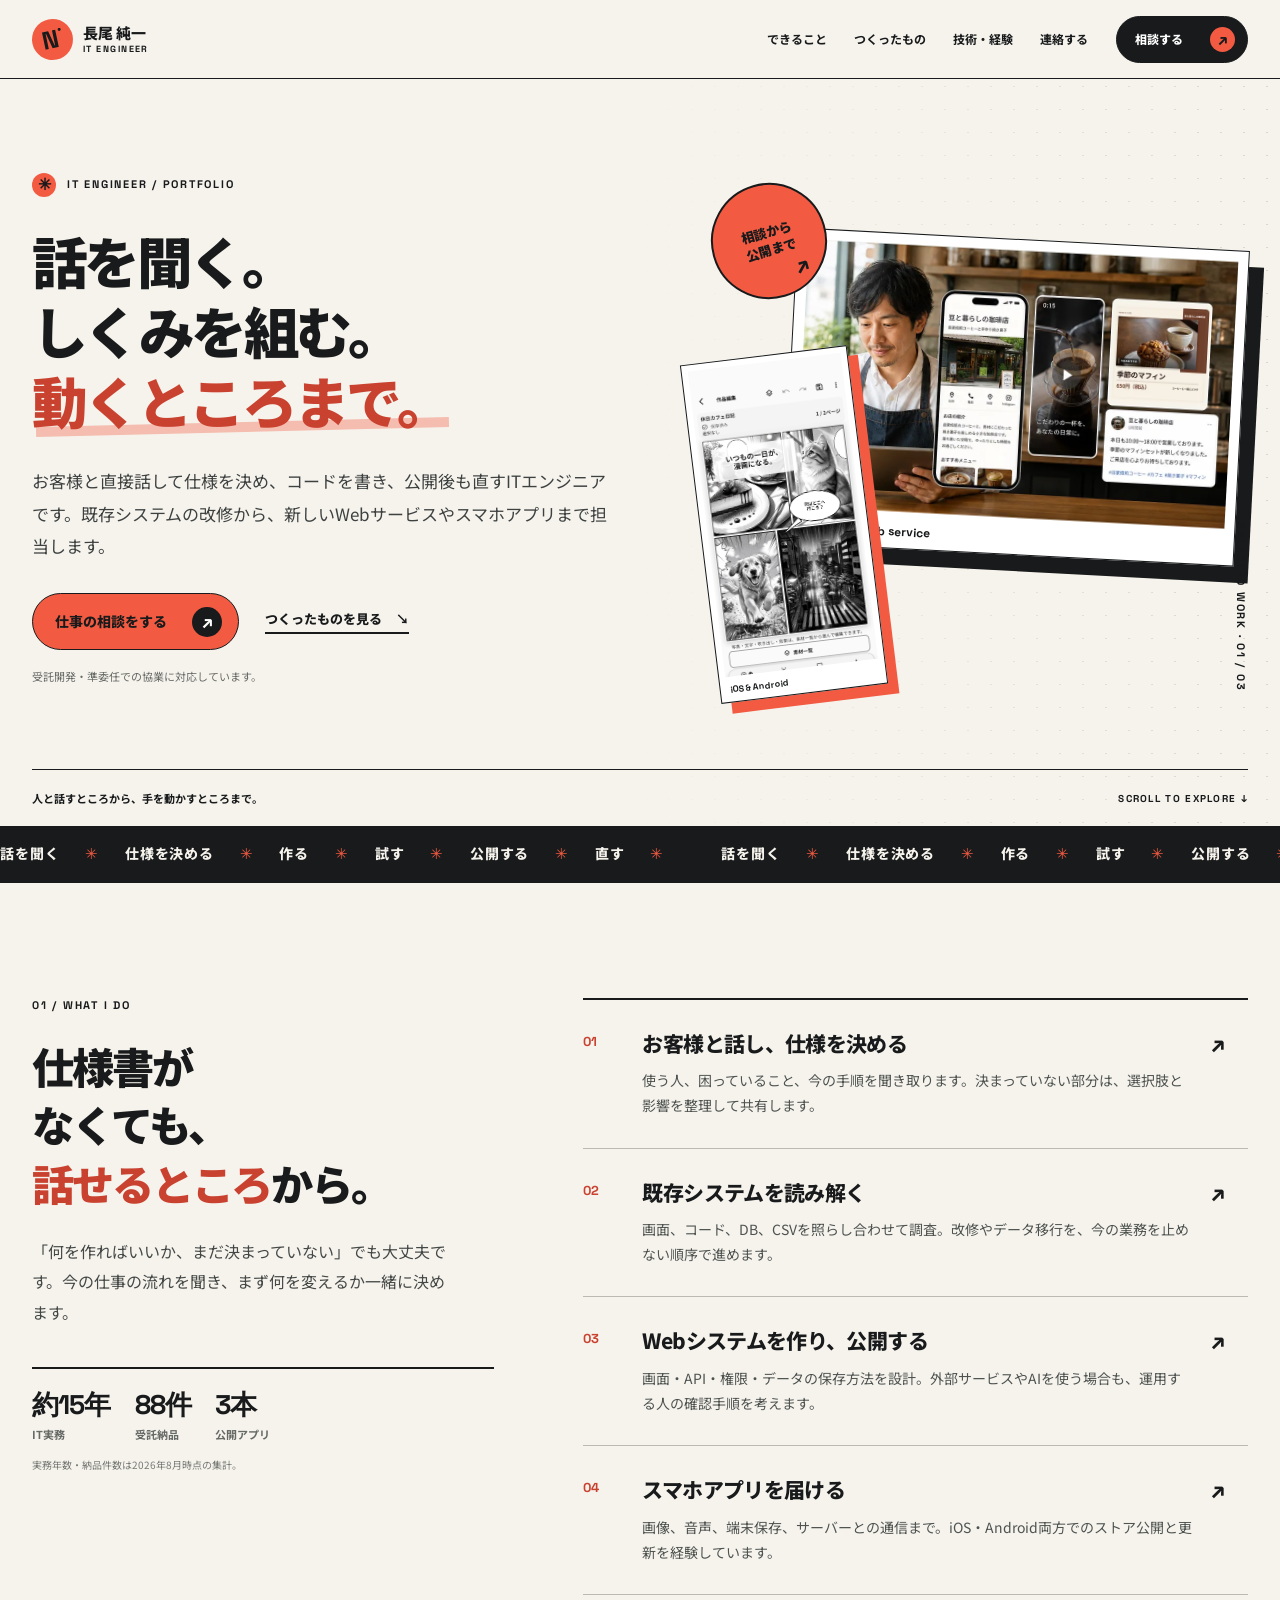
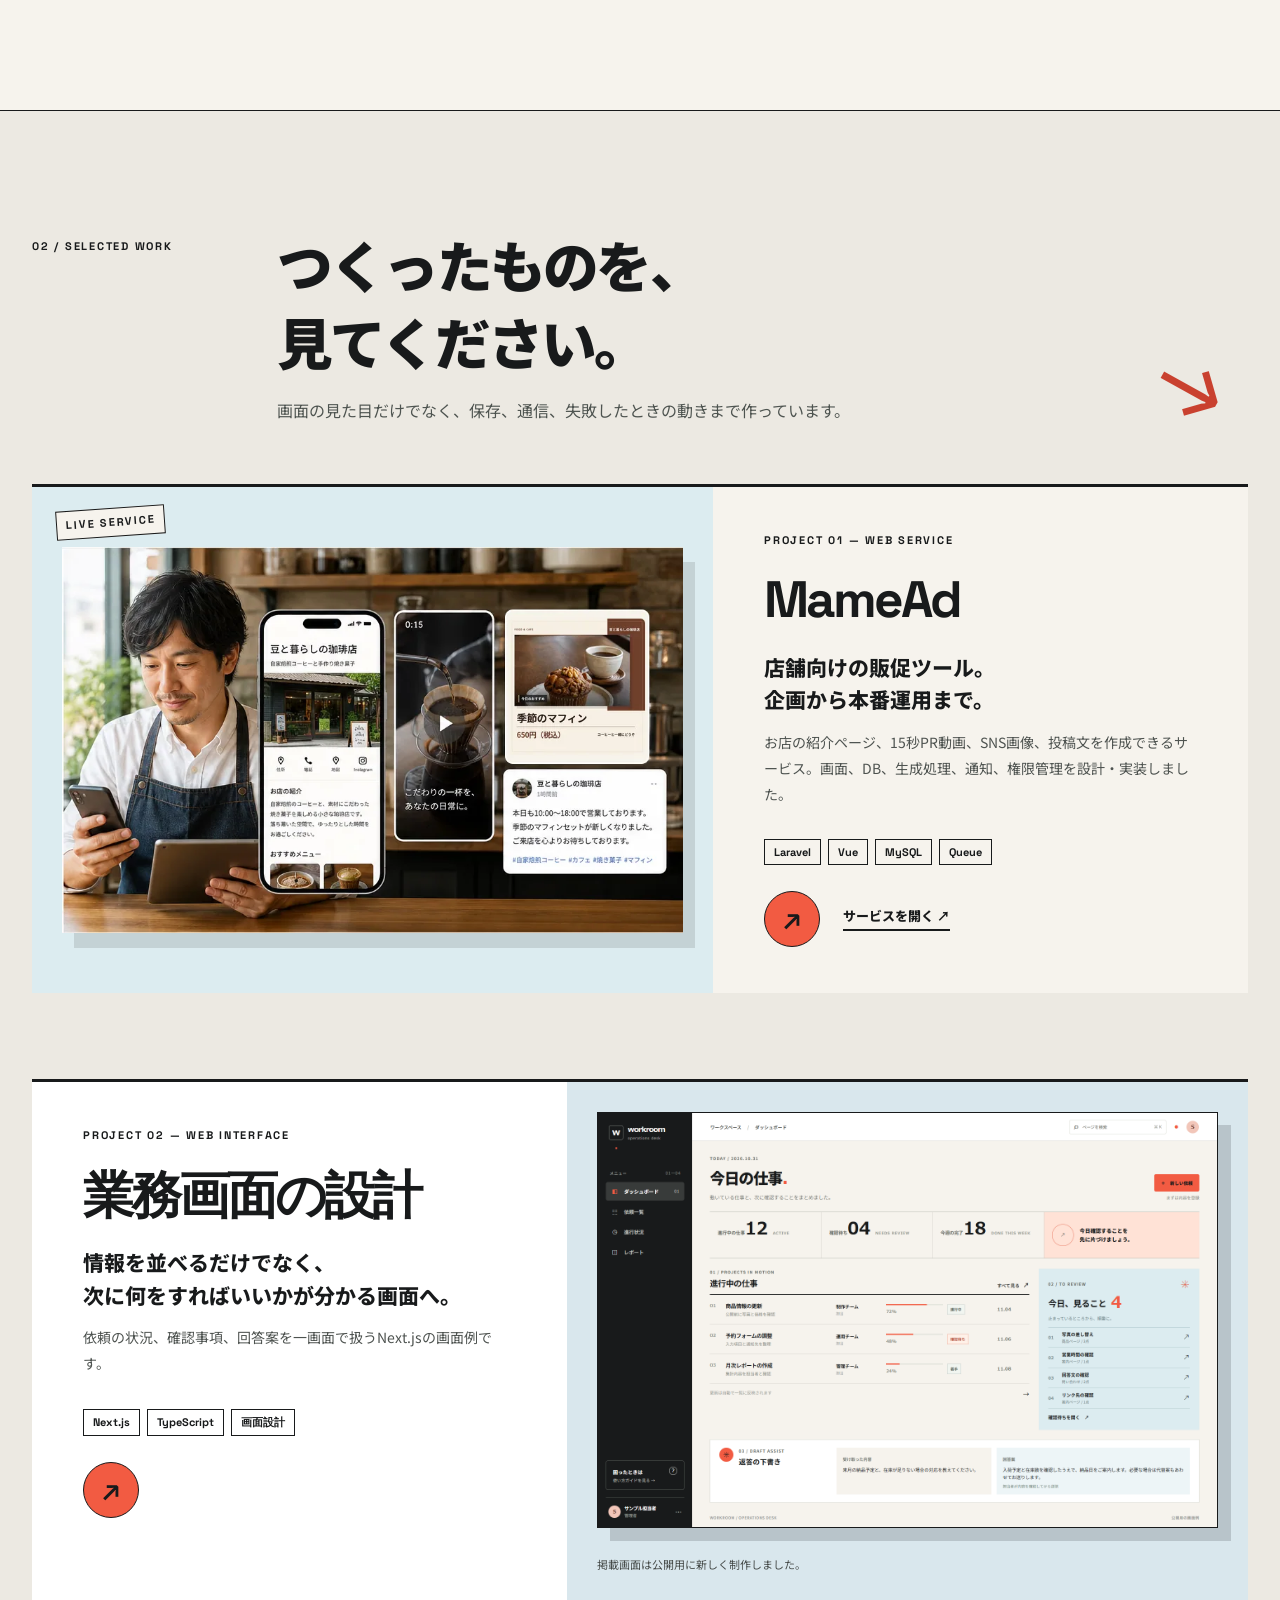
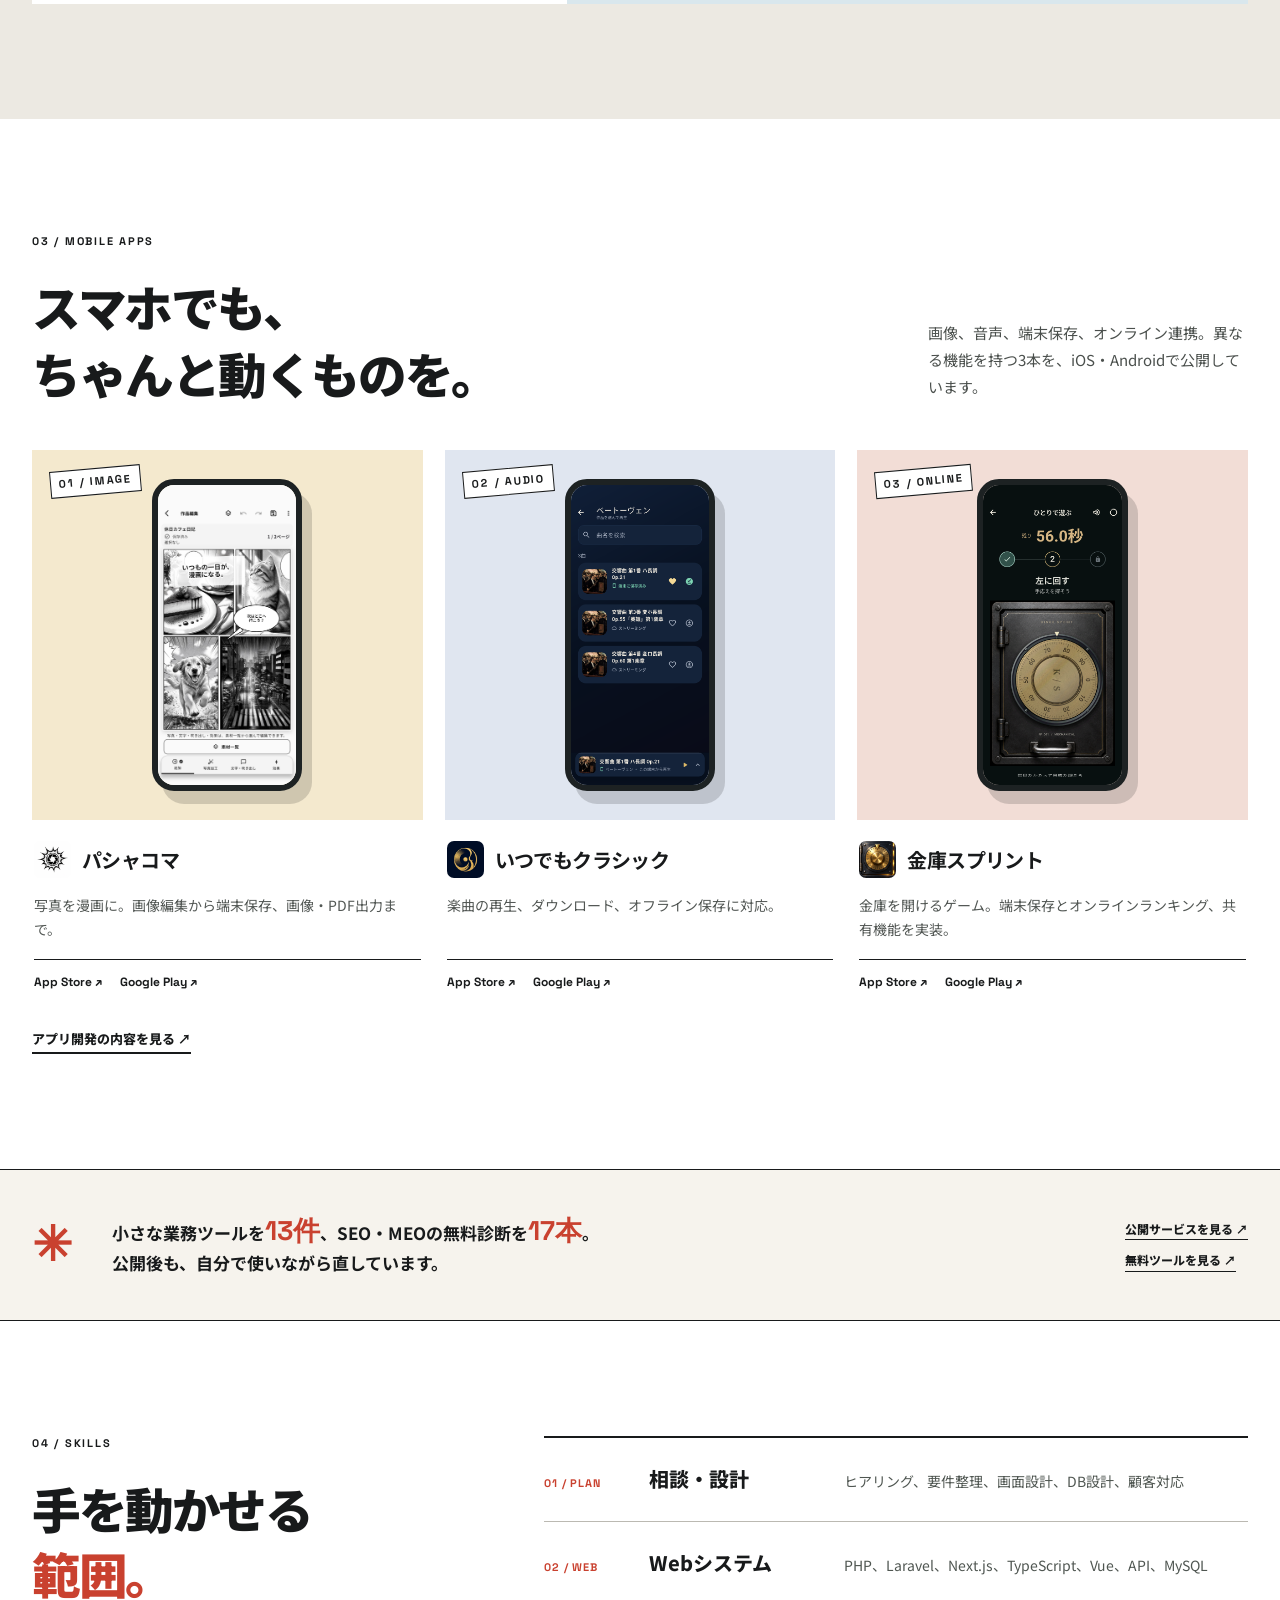
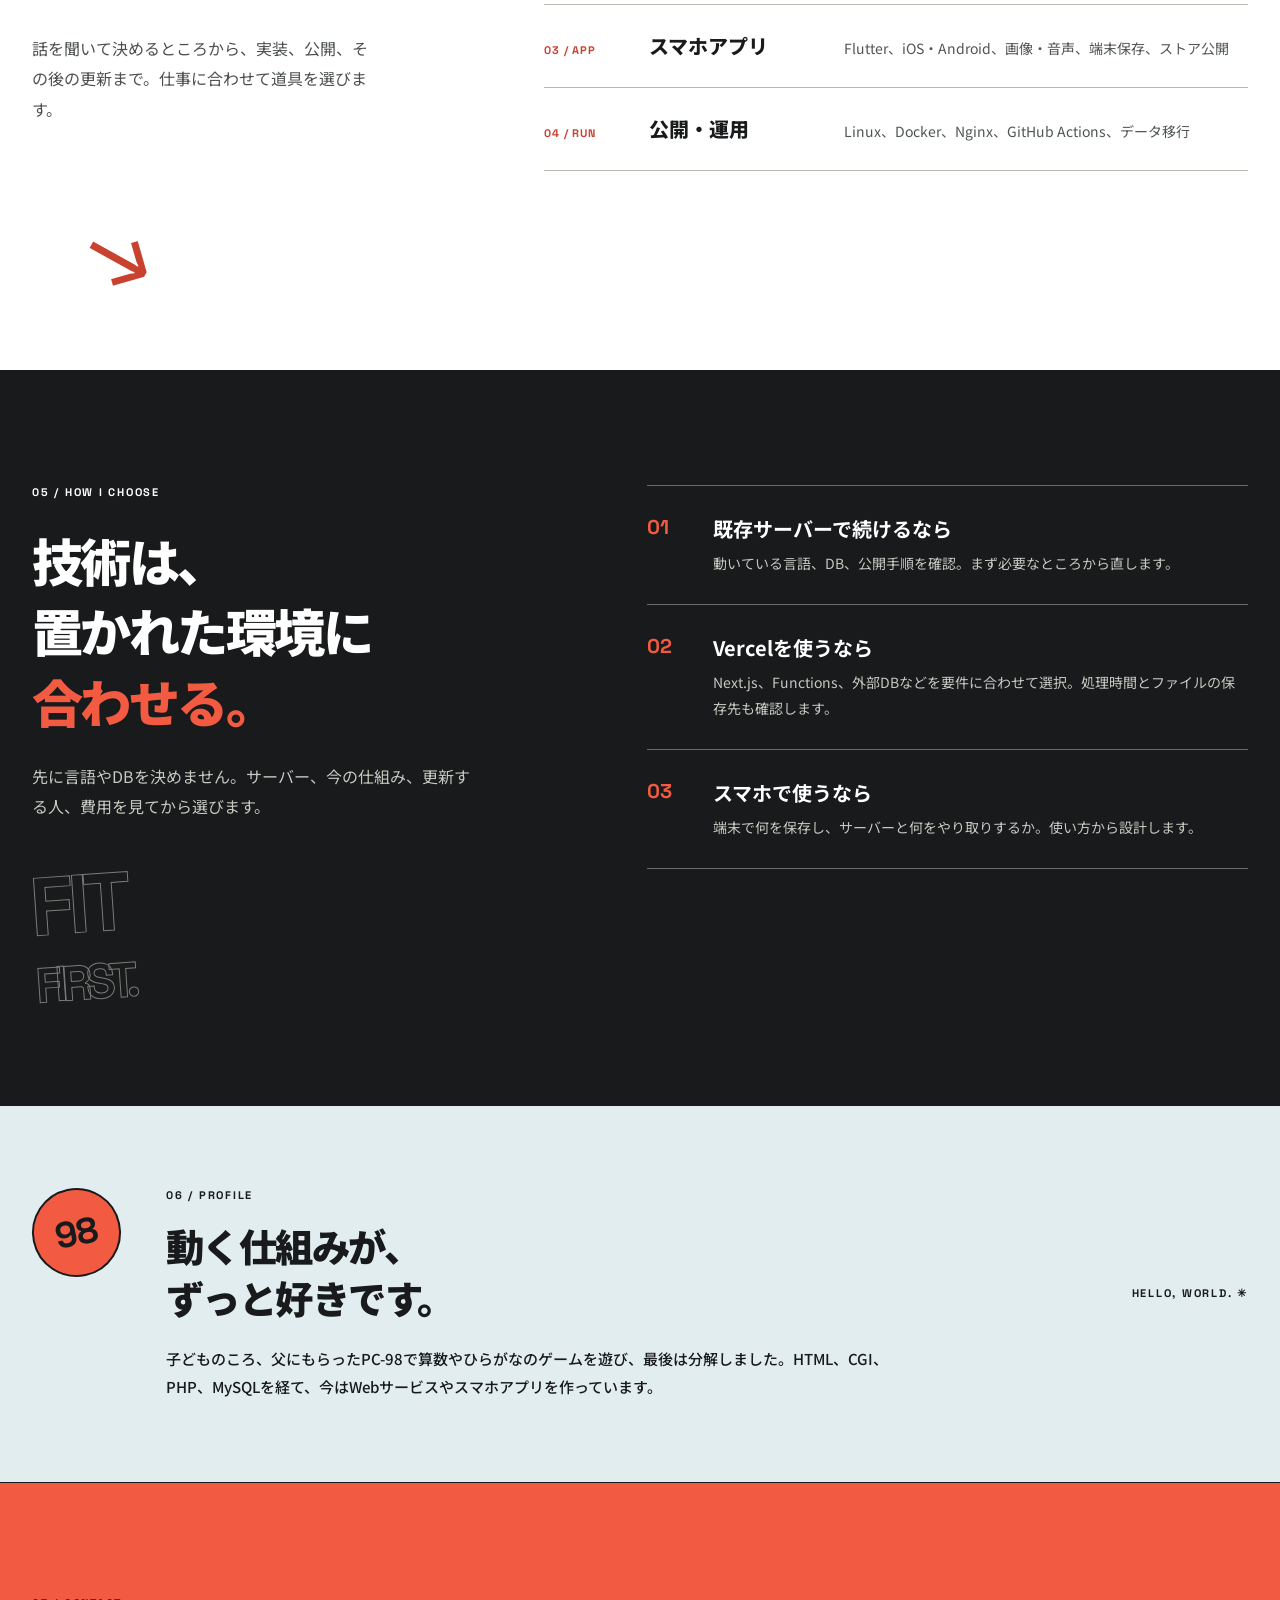
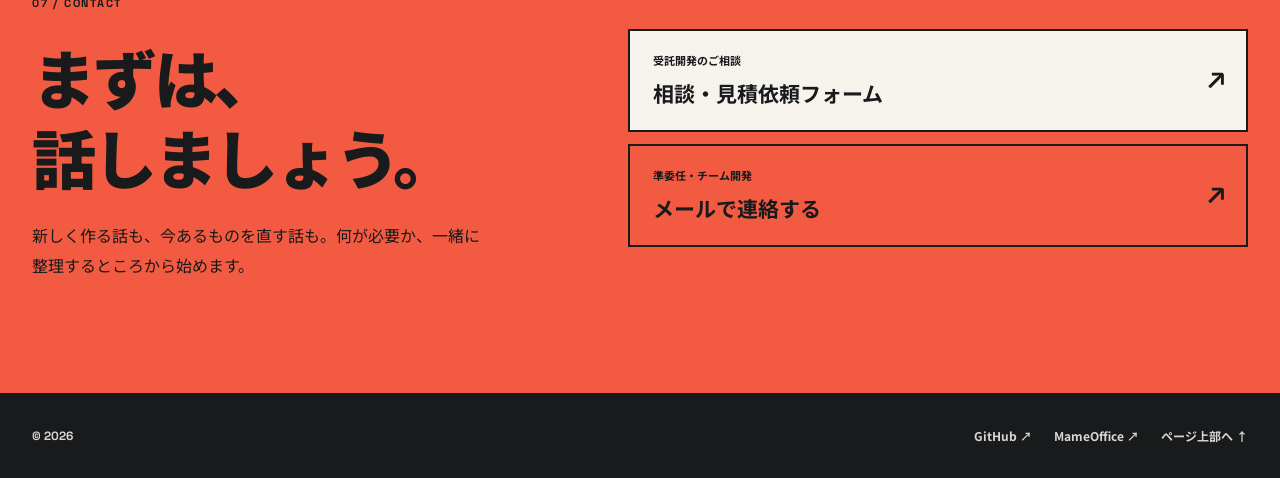
==== index.html @ ff705c52 "Redesign portfolio with editorial project showcase" ====
<!doctype html>
<html lang="ja">
  <head>
    <meta charset="utf-8" />
    <meta name="viewport" content="width=device-width, initial-scale=1" />
    <meta name="theme-color" content="#181a1b" />
    <meta
      name="description"
      content="ITエンジニア・長尾純一のポートフォリオ。お客様との打ち合わせから仕様整理、設計、実装、公開後の改善まで担当。Webシステム、既存改修、データ移行、iOS・Androidアプリの仕事を紹介します。"
    />
    <meta property="og:type" content="website" />
    <meta property="og:locale" content="ja_JP" />
    <meta property="og:title" content="長尾純一｜ITエンジニア" />
    <meta property="og:description" content="話を聞く。しくみを組む。動くところまで。" />
    <meta property="og:url" content="https://en-nagaojunichi.github.io/" />
    <meta property="og:image" content="https://en-nagaojunichi.github.io/assets/og-portfolio-sales.png" />
    <meta name="twitter:card" content="summary_large_image" />
    <link rel="canonical" href="https://en-nagaojunichi.github.io/" />
    <link rel="icon" type="image/svg+xml" href="./favicon.svg" />
    <link rel="preconnect" href="https://fonts.googleapis.com" />
    <link rel="preconnect" href="https://fonts.gstatic.com" crossorigin />
    <link
      href="https://fonts.googleapis.com/css2?family=Noto+Sans+JP:wght@400;500;600;700;800;900&family=Space+Grotesk:wght@400;500;600;700&display=swap"
      rel="stylesheet"
    />
    <link rel="stylesheet" href="./home-playful.css" />
    <title>長尾純一｜ITエンジニア・個人ポートフォリオ</title>
    <script type="application/ld+json">
      {
        "@context": "https://schema.org",
        "@type": "Person",
        "name": "長尾純一",
        "jobTitle": "ITエンジニア",
        "url": "https://en-nagaojunichi.github.io/",
        "sameAs": ["https://github.com/en-nagaojunichi", "https://mameoffice.com/"]
      }
    </script>
  </head>
  <body>
    <a class="skip" href="#main">本文へ移動</a>
    <header class="site-header">
      <div class="shell header-inner">
        <a class="brand" href="./index.html" aria-label="長尾純一 ポートフォリオ トップ"
          ><span class="brand-mark">N<span>●</span></span
          ><span class="brand-copy">長尾 純一<small>IT ENGINEER</small></span></a
        >
        <nav aria-label="メインナビゲーション">
          <a href="#about">できること</a><a href="#works">つくったもの</a><a href="#skills">技術・経験</a
          ><a href="#contact">連絡する</a>
        </nav>
        <a class="header-action" href="#contact"><span>相談する</span><span aria-hidden="true">↗</span></a>
      </div>
    </header>

    <main id="main">
      <section class="hero" aria-labelledby="hero-title">
        <div class="shell hero-layout">
          <div class="hero-copy">
            <p class="hero-overline">
              <span class="tiny-sun" aria-hidden="true">✳</span> IT ENGINEER / PORTFOLIO
            </p>
            <h1 id="hero-title">
              <span>話を聞く。</span><span>しくみを組む。</span
              ><span class="hero-last">動くところまで。</span>
            </h1>
            <p class="hero-desc">
              お客様と直接話して仕様を決め、コードを書き、公開後も直すITエンジニアです。既存システムの改修から、新しいWebサービスやスマホアプリまで担当します。
            </p>
            <div class="hero-links">
              <a class="pill-link pill-coral" href="#contact"
                >仕事の相談をする <span aria-hidden="true">↗</span></a
              ><a class="under-link" href="#works">つくったものを見る <span aria-hidden="true">↘</span></a>
            </div>
            <p class="hero-small">受託開発・準委任での協業に対応しています。</p>
          </div>
          <div class="hero-art" aria-label="公開中のWebサービスとアプリの制作例">
            <figure class="hero-photo">
              <img
                src="./assets/mamead-visual.webp"
                alt="MameAdの紹介ホームページ、動画、SNS画像の制作例"
                width="886"
                height="550"
                fetchpriority="high"
              />
              <figcaption>MameAd / Web service</figcaption>
            </figure>
            <figure class="hero-phone">
              <img
                src="./assets/pashakoma-ui.png"
                alt="パシャコマの漫画編集画面"
                width="1320"
                height="2868"
                fetchpriority="high"
              />
              <figcaption>iOS & Android</figcaption>
            </figure>
            <div class="hero-sticker" aria-hidden="true">
              <span>相談から<br />公開まで</span><b>↗</b>
            </div>
            <span class="hero-art-id">SELECTED WORK · 01 / 03</span>
          </div>
        </div>
        <div class="hero-tail shell">
          <span>人と話すところから、手を動かすところまで。</span
          ><span aria-hidden="true">SCROLL TO EXPLORE ↓</span>
        </div>
      </section>

      <div class="ticker" aria-label="仕事の流れ">
        <div class="ticker-track">
          <span
            >話を聞く <i>✳</i> 仕様を決める <i>✳</i> 作る <i>✳</i> 試す <i>✳</i> 公開する <i>✳</i> 直す
            <i>✳</i></span
          ><span aria-hidden="true"
            >話を聞く <i>✳</i> 仕様を決める <i>✳</i> 作る <i>✳</i> 試す <i>✳</i> 公開する <i>✳</i> 直す
            <i>✳</i></span
          >
        </div>
      </div>

      <section class="section about" id="about" aria-labelledby="about-title">
        <div class="shell about-layout">
          <div class="section-side">
            <p class="section-no">01 / WHAT I DO</p>
            <h2 id="about-title">
              仕様書が<br />なくても、<br /><span class="about-last"><em>話せるところ</em>から。</span>
            </h2>
            <p>
              「何を作ればいいか、まだ決まっていない」でも大丈夫です。今の仕事の流れを聞き、まず何を変えるか一緒に決めます。
            </p>
            <div class="facts">
              <div><strong>約15年</strong><span>IT実務</span></div>
              <div><strong>88件</strong><span>受託納品</span></div>
              <div><strong>3本</strong><span>公開アプリ</span></div>
            </div>
            <small>実務年数・納品件数は2026年8月時点の集計。</small>
          </div>
          <div class="service-list">
            <article>
              <span class="service-no">01</span>
              <div>
                <h3>お客様と話し、仕様を決める</h3>
                <p>
                  使う人、困っていること、今の手順を聞き取ります。決まっていない部分は、選択肢と影響を整理して共有します。
                </p>
              </div>
              <span class="service-arrow" aria-hidden="true">↗</span>
            </article>
            <article>
              <span class="service-no">02</span>
              <div>
                <h3>既存システムを読み解く</h3>
                <p>
                  画面、コード、DB、CSVを照らし合わせて調査。改修やデータ移行を、今の業務を止めない順序で進めます。
                </p>
              </div>
              <span class="service-arrow" aria-hidden="true">↗</span>
            </article>
            <article>
              <span class="service-no">03</span>
              <div>
                <h3>Webシステムを作り、公開する</h3>
                <p>
                  画面・API・権限・データの保存方法を設計。外部サービスやAIを使う場合も、運用する人の確認手順を考えます。
                </p>
              </div>
              <span class="service-arrow" aria-hidden="true">↗</span>
            </article>
            <article>
              <span class="service-no">04</span>
              <div>
                <h3>スマホアプリを届ける</h3>
                <p>
                  画像、音声、端末保存、サーバーとの通信まで。iOS・Android両方でのストア公開と更新を経験しています。
                </p>
              </div>
              <span class="service-arrow" aria-hidden="true">↗</span>
            </article>
          </div>
        </div>
      </section>

      <section class="section works" id="works" aria-labelledby="works-title">
        <div class="shell">
          <div class="works-heading">
            <p class="section-no">02 / SELECTED WORK</p>
            <div>
              <h2 id="works-title">つくったものを、<br />見てください。</h2>
              <p>画面の見た目だけでなく、保存、通信、失敗したときの動きまで作っています。</p>
            </div>
            <span class="drawn-arrow" aria-hidden="true">↘</span>
          </div>
          <article class="project project-mamead">
            <div class="project-media">
              <img
                src="./assets/mamead-visual.webp"
                alt="MameAdの紹介ページ、縦型動画、SNS素材"
                width="886"
                height="550"
                loading="lazy"
              /><span class="media-label">LIVE SERVICE</span>
            </div>
            <div class="project-copy">
              <p class="project-kicker">PROJECT 01 — WEB SERVICE</p>
              <h3>MameAd</h3>
              <p class="project-short">店舗向けの販促ツール。<br />企画から本番運用まで。</p>
              <p>
                お店の紹介ページ、15秒PR動画、SNS画像、投稿文を作成できるサービス。画面、DB、生成処理、通知、権限管理を設計・実装しました。
              </p>
              <div class="project-meta">
                <span>Laravel</span><span>Vue</span><span>MySQL</span><span>Queue</span>
              </div>
              <div class="project-links">
                <a class="circle-link" href="./projects/mamead.html" aria-label="MameAdの開発事例を見る">↗</a
                ><a
                  class="under-link"
                  href="https://mamead.mameoffice.com/"
                  target="_blank"
                  rel="noopener noreferrer"
                  >サービスを開く ↗</a
                >
              </div>
            </div>
          </article>
          <article class="project project-next">
            <div class="project-copy">
              <p class="project-kicker">PROJECT 02 — WEB INTERFACE</p>
              <h3>業務画面の設計</h3>
              <p class="project-short">情報を並べるだけでなく、<br />次に何をすればいいかが分かる画面へ。</p>
              <p>依頼の状況、確認事項、回答案を一画面で扱うNext.jsの画面例です。</p>
              <div class="project-meta"><span>Next.js</span><span>TypeScript</span><span>画面設計</span></div>
              <a class="circle-link" href="./projects/nextjs.html" aria-label="Next.jsの画面事例を見る">↗</a>
            </div>
            <figure class="project-media">
              <img
                src="./assets/nextjs-public-sample.png"
                alt="Next.jsで新しく制作した業務画面の例"
                width="1500"
                height="1002"
                loading="lazy"
              />
              <figcaption>掲載画面は公開用に新しく制作しました。</figcaption>
            </figure>
          </article>
        </div>
      </section>

      <section class="apps-section" aria-labelledby="apps-title">
        <div class="shell">
          <div class="apps-head">
            <div>
              <p class="section-no">03 / MOBILE APPS</p>
              <h2 id="apps-title">スマホでも、<br />ちゃんと動くものを。</h2>
            </div>
            <p>画像、音声、端末保存、オンライン連携。異なる機能を持つ3本を、iOS・Androidで公開しています。</p>
          </div>
          <div class="app-showcase">
            <article class="app-item app-pashakoma">
              <div class="app-visual">
                <img
                  src="./assets/pashakoma-ui.png"
                  alt="パシャコマの漫画編集画面"
                  width="1320"
                  height="2868"
                  loading="lazy"
                /><span>01 / IMAGE</span>
              </div>
              <div class="app-copy">
                <div class="app-title">
                  <img src="./assets/pashakoma-icon.png" alt="" width="42" height="42" loading="lazy" />
                  <h3>パシャコマ</h3>
                </div>
                <p>写真を漫画に。画像編集から端末保存、画像・PDF出力まで。</p>
                <div class="store-links">
                  <a
                    href="https://apps.apple.com/jp/app/id6805789148"
                    target="_blank"
                    rel="noopener noreferrer"
                    >App Store ↗</a
                  ><a
                    href="https://play.google.com/store/apps/details?id=com.mameoffice.pashakoma"
                    target="_blank"
                    rel="noopener noreferrer"
                    >Google Play ↗</a
                  >
                </div>
              </div>
            </article>
            <article class="app-item app-classic">
              <div class="app-visual">
                <img
                  src="./assets/itsudemoclassic-ui.png"
                  alt="いつでもクラシックの楽曲一覧画面"
                  width="1080"
                  height="2340"
                  loading="lazy"
                /><span>02 / AUDIO</span>
              </div>
              <div class="app-copy">
                <div class="app-title">
                  <img src="./assets/itsudemoclassic-icon.png" alt="" width="42" height="42" loading="lazy" />
                  <h3>いつでもクラシック</h3>
                </div>
                <p>楽曲の再生、ダウンロード、オフライン保存に対応。</p>
                <div class="store-links">
                  <a
                    href="https://apps.apple.com/jp/app/id6748042662"
                    target="_blank"
                    rel="noopener noreferrer"
                    >App Store ↗</a
                  ><a
                    href="https://play.google.com/store/apps/details?id=com.itsudemoclassic"
                    target="_blank"
                    rel="noopener noreferrer"
                    >Google Play ↗</a
                  >
                </div>
              </div>
            </article>
            <article class="app-item app-kinko">
              <div class="app-visual">
                <img
                  src="./assets/kinko-sprint-ui.png"
                  alt="金庫スプリントのダイヤル操作画面"
                  width="1080"
                  height="2340"
                  loading="lazy"
                /><span>03 / ONLINE</span>
              </div>
              <div class="app-copy">
                <div class="app-title">
                  <img src="./assets/kinko-sprint-icon.png" alt="" width="42" height="42" loading="lazy" />
                  <h3>金庫スプリント</h3>
                </div>
                <p>金庫を開けるゲーム。端末保存とオンラインランキング、共有機能を実装。</p>
                <div class="store-links">
                  <a
                    href="https://apps.apple.com/jp/app/id6810457234"
                    target="_blank"
                    rel="noopener noreferrer"
                    >App Store ↗</a
                  ><a
                    href="https://play.google.com/store/apps/details?id=com.mameoffice.kinkosprint"
                    target="_blank"
                    rel="noopener noreferrer"
                    >Google Play ↗</a
                  >
                </div>
              </div>
            </article>
          </div>
          <a class="under-link apps-more" href="./projects/flutter.html">アプリ開発の内容を見る ↗</a>
        </div>
      </section>

      <aside class="lab-strip" aria-label="ほかの公開サービス">
        <div class="shell lab-layout">
          <span class="lab-symbol" aria-hidden="true">✳</span>
          <p>
            小さな業務ツールを<strong>13件</strong>、SEO・MEOの無料診断を<strong>17本</strong>。<br />公開後も、自分で使いながら直しています。
          </p>
          <div>
            <a href="https://mameoffice.com/works/" target="_blank" rel="noopener noreferrer"
              >公開サービスを見る ↗</a
            ><a href="https://mameoffice.com/free-tools/" target="_blank" rel="noopener noreferrer"
              >無料ツールを見る ↗</a
            >
          </div>
        </div>
      </aside>

      <section class="section skills-section" id="skills" aria-labelledby="skills-title">
        <div class="shell skills-layout">
          <div class="skills-intro">
            <p class="section-no">04 / SKILLS</p>
            <h2 id="skills-title">手を動かせる<br /><em>範囲。</em></h2>
            <p>話を聞いて決めるところから、実装、公開、その後の更新まで。仕事に合わせて道具を選びます。</p>
            <span class="skills-scribble" aria-hidden="true">↘</span>
          </div>
          <div class="skills-list">
            <div class="skill-row">
              <span>01 / PLAN</span>
              <h3>相談・設計</h3>
              <p>ヒアリング、要件整理、画面設計、DB設計、顧客対応</p>
            </div>
            <div class="skill-row">
              <span>02 / WEB</span>
              <h3>Webシステム</h3>
              <p>PHP、Laravel、Next.js、TypeScript、Vue、API、MySQL</p>
            </div>
            <div class="skill-row">
              <span>03 / APP</span>
              <h3>スマホアプリ</h3>
              <p>Flutter、iOS・Android、画像・音声、端末保存、ストア公開</p>
            </div>
            <div class="skill-row">
              <span>04 / RUN</span>
              <h3>公開・運用</h3>
              <p>Linux、Docker、Nginx、GitHub Actions、データ移行</p>
            </div>
          </div>
        </div>
      </section>

      <section class="section approach" id="approach" aria-labelledby="approach-title">
        <div class="shell approach-layout">
          <div class="approach-intro">
            <p class="section-no">05 / HOW I CHOOSE</p>
            <h2 id="approach-title">技術は、<br />置かれた環境に<br /><em>合わせる。</em></h2>
            <p>先に言語やDBを決めません。サーバー、今の仕組み、更新する人、費用を見てから選びます。</p>
            <div class="approach-mark" aria-hidden="true">FIT<br /><span>FIRST.</span></div>
          </div>
          <div class="approach-list">
            <article>
              <span class="approach-n">01</span>
              <div>
                <h3>既存サーバーで続けるなら</h3>
                <p>動いている言語、DB、公開手順を確認。まず必要なところから直します。</p>
              </div>
            </article>
            <article>
              <span class="approach-n">02</span>
              <div>
                <h3>Vercelを使うなら</h3>
                <p>
                  Next.js、Functions、外部DBなどを要件に合わせて選択。処理時間とファイルの保存先も確認します。
                </p>
              </div>
            </article>
            <article>
              <span class="approach-n">03</span>
              <div>
                <h3>スマホで使うなら</h3>
                <p>端末で何を保存し、サーバーと何をやり取りするか。使い方から設計します。</p>
              </div>
            </article>
          </div>
        </div>
      </section>

      <section class="personal-note" id="profile" aria-labelledby="profile-title">
        <div class="shell note-layout">
          <span class="note-symbol" aria-hidden="true">98</span>
          <div>
            <p class="section-no">06 / PROFILE</p>
            <h2 id="profile-title">動く仕組みが、<br />ずっと好きです。</h2>
            <p>
              子どものころ、父にもらったPC-98で算数やひらがなのゲームを遊び、最後は分解しました。HTML、CGI、PHP、MySQLを経て、今はWebサービスやスマホアプリを作っています。
            </p>
          </div>
          <span class="note-side" aria-hidden="true">HELLO, WORLD. ✳</span>
        </div>
      </section>

      <section class="contact" id="contact" aria-labelledby="contact-title">
        <div class="shell contact-layout">
          <div>
            <p class="section-no">07 / CONTACT</p>
            <h2 id="contact-title">まずは、<br />話しましょう。</h2>
            <p>新しく作る話も、今あるものを直す話も。何が必要か、一緒に整理するところから始めます。</p>
          </div>
          <div class="contact-links">
            <a href="https://cockpit.mameoffice.com/quote-request" target="_blank" rel="noopener noreferrer"
              ><span>受託開発のご相談</span><strong>相談・見積依頼フォーム</strong
              ><b aria-hidden="true">↗</b></a
            ><a
              href="mailto:info@mameoffice.com?subject=%E6%BA%96%E5%A7%94%E4%BB%BB%E3%83%BB%E9%96%8B%E7%99%BA%E6%A1%88%E4%BB%B6%E3%81%AE%E3%81%94%E7%9B%B8%E8%AB%87"
              ><span>準委任・チーム開発</span><strong>メールで連絡する</strong><b aria-hidden="true">↗</b></a
            >
          </div>
        </div>
      </section>
    </main>
    <footer class="site-footer">
      <div class="shell footer-inner">
        <span>© 2026</span>
        <div>
          <a href="https://github.com/en-nagaojunichi" target="_blank" rel="noopener noreferrer">GitHub ↗</a
          ><a href="https://mameoffice.com/" target="_blank" rel="noopener noreferrer">MameOffice ↗</a
          ><a href="#main">ページ上部へ ↑</a>
        </div>
      </div>
    </footer>
  </body>
</html>
---- home-playful.css ----
:root {
  --ink: #181a1b;
  --paper: #f6f3ed;
  --coral: #f25b42;
  --coral-dark: #c9412f;
  --ice: #dcecf0;
  --muted: #575b59;
  --line: #bbb9b2;
  --white: #fff;
  --latin: "Space Grotesk", sans-serif;
  --jp: "Noto Sans JP", sans-serif;
}
* {
  box-sizing: border-box;
}
html {
  scroll-behavior: smooth;
}
body {
  margin: 0;
  overflow-x: hidden;
  background: var(--paper);
  color: var(--ink);
  font-family: var(--jp);
  font-size: 16px;
  line-height: 1.7;
  -webkit-font-smoothing: antialiased;
}
img {
  display: block;
  max-width: 100%;
}
figure,
h1,
h2,
h3,
p {
  margin-top: 0;
}
a {
  color: inherit;
  text-decoration: none;
}
a:focus-visible {
  outline: 3px solid var(--coral);
  outline-offset: 4px;
}
::selection {
  background: #ffd1c5;
  color: var(--ink);
}
.shell {
  width: min(100% - 64px, 1220px);
  margin-inline: auto;
}
.skip {
  position: absolute;
  top: -80px;
  left: 10px;
  z-index: 100;
  padding: 9px 14px;
  background: var(--ink);
  color: var(--white);
}
.skip:focus {
  top: 10px;
}
[id] {
  scroll-margin-top: 90px;
}
/* Header */
.site-header {
  position: sticky;
  top: 0;
  z-index: 90;
  background: rgba(246, 243, 237, 0.96);
  border-bottom: 1px solid var(--ink);
  backdrop-filter: blur(12px);
}
.header-inner {
  display: flex;
  align-items: center;
  gap: 28px;
  min-height: 78px;
}
.brand {
  display: inline-flex;
  align-items: center;
  gap: 10px;
  flex: none;
}
.brand-mark {
  display: flex;
  align-items: center;
  justify-content: center;
  width: 41px;
  height: 41px;
  border-radius: 50%;
  background: var(--coral);
  color: var(--ink);
  font: 700 25px/1 var(--latin);
  transform: rotate(-12deg);
}
.brand-mark span {
  align-self: flex-start;
  margin-top: 8px;
  font-size: 7px;
}
.brand-copy {
  font-size: 15px;
  font-weight: 800;
  line-height: 1.18;
  white-space: nowrap;
}
.brand-copy small {
  display: block;
  margin-top: 3px;
  font: 700 9px/1 var(--latin);
  letter-spacing: 0.16em;
}
.site-header nav {
  display: flex;
  align-items: center;
  gap: 27px;
  margin-left: auto;
}
.site-header nav a {
  position: relative;
  padding: 6px 0;
  font-size: 12px;
  font-weight: 700;
  white-space: nowrap;
}
.site-header nav a::after {
  content: "";
  position: absolute;
  left: 0;
  right: 100%;
  bottom: 0;
  border-bottom: 2px solid var(--coral);
  transition: right 0.25s;
}
.site-header nav a:hover::after {
  right: 0;
}
.header-action {
  display: flex;
  align-items: center;
  justify-content: space-between;
  gap: 25px;
  flex: none;
  min-width: 132px;
  padding: 10px 12px 10px 18px;
  border: 1px solid var(--ink);
  border-radius: 100px;
  background: var(--ink);
  color: var(--white);
  font-size: 12px;
  font-weight: 800;
  transition:
    background 0.2s,
    color 0.2s;
}
.header-action span:last-child {
  display: grid;
  place-items: center;
  width: 25px;
  height: 25px;
  border-radius: 50%;
  background: var(--coral);
  color: var(--ink);
  font: 700 16px var(--latin);
}
.header-action:hover {
  background: var(--paper);
  color: var(--ink);
}
/* Shared editorial elements */
.section {
  padding: 115px 0;
}
.section-no,
.hero-overline,
.project-kicker,
.media-label,
.hero-art-id,
.app-visual > span,
.note-side {
  font: 700 11px/1.4 var(--latin);
  letter-spacing: 0.16em;
}
.section-no {
  margin: 0 0 24px;
  text-transform: uppercase;
}
.pill-link {
  display: inline-flex;
  align-items: center;
  justify-content: space-between;
  gap: 25px;
  min-height: 57px;
  padding: 12px 16px 12px 22px;
  border: 1px solid var(--ink);
  border-radius: 100px;
  font-size: 14px;
  font-weight: 800;
  transition:
    transform 0.2s,
    background 0.2s;
}
.pill-link:hover {
  transform: translateY(-3px);
}
.pill-link span {
  display: grid;
  place-items: center;
  width: 30px;
  height: 30px;
  border-radius: 50%;
  background: var(--ink);
  color: #fff;
  font: 700 18px var(--latin);
}
.pill-coral {
  background: var(--coral);
}
.pill-coral:hover {
  background: #ff775c;
}
.under-link {
  display: inline-flex;
  align-items: center;
  gap: 14px;
  width: max-content;
  max-width: 100%;
  padding-bottom: 4px;
  border-bottom: 2px solid var(--ink);
  font-size: 13px;
  font-weight: 800;
  line-height: 1.4;
}
.under-link:hover {
  color: var(--coral-dark);
  border-color: var(--coral-dark);
}
/* Hero */
.hero {
  position: relative;
  background: var(--paper);
  background-image: radial-gradient(#bcb8ad 0.6px, transparent 0.6px);
  background-size: 23px 23px;
  background-position: calc(50% + 420px) 88px;
  overflow: hidden;
}
.hero::before {
  content: "";
  position: absolute;
  inset: 0 0 0 0;
  background: linear-gradient(90deg, var(--paper) 0%, var(--paper) 47%, transparent 100%);
  pointer-events: none;
}
.hero-layout {
  position: relative;
  display: grid;
  grid-template-columns: minmax(0, 1.05fr) minmax(0, 0.95fr);
  align-items: center;
  gap: 38px;
  min-height: 690px;
  padding-top: 66px;
  padding-bottom: 55px;
}
.hero-copy {
  position: relative;
  z-index: 2;
  min-width: 0;
}
.hero-overline {
  display: flex;
  align-items: center;
  gap: 11px;
  margin: 0 0 28px;
}
.tiny-sun {
  display: grid;
  place-items: center;
  width: 24px;
  height: 24px;
  border-radius: 50%;
  background: var(--coral);
  font: 700 16px var(--latin);
  letter-spacing: 0;
}
.hero h1 {
  margin: 0;
  font-size: clamp(49px, 4.35vw, 67px);
  font-weight: 900;
  line-height: 1.26;
  letter-spacing: -0.065em;
  word-break: keep-all;
}
.hero h1 span {
  display: block;
  white-space: nowrap;
}
.hero-last {
  color: var(--coral-dark);
  position: relative;
  width: max-content;
}
.hero-last::after {
  content: "";
  position: absolute;
  left: 1%;
  right: 0;
  bottom: 3px;
  height: 10px;
  background: var(--coral);
  z-index: -1;
  transform: rotate(-1.4deg);
  opacity: 0.36;
}
.hero-desc {
  max-width: 580px;
  margin: 30px 0 0;
  color: #3d4140;
  font-size: 17px;
  line-height: 1.9;
}
.hero-links {
  display: flex;
  align-items: center;
  flex-wrap: wrap;
  gap: 26px;
  margin-top: 31px;
}
.hero-small {
  margin: 17px 0 0;
  color: #676a65;
  font-size: 11px;
}
.hero-art {
  position: relative;
  min-width: 0;
  height: 530px;
}
.hero-photo {
  position: absolute;
  right: 1%;
  top: 74px;
  width: 81%;
  margin: 0;
  padding: 10px 10px 36px;
  background: #fff;
  border: 1px solid var(--ink);
  box-shadow: 15px 16px 0 var(--ink);
  transform: rotate(3deg);
  transition: transform 0.35s;
}
.hero-photo:hover {
  transform: rotate(1deg) translateY(-6px);
}
.hero-photo img {
  width: 100%;
  height: auto;
  aspect-ratio: 886/550;
  object-fit: cover;
}
.hero-photo figcaption {
  position: absolute;
  bottom: 8px;
  left: 14px;
  font: 700 12px var(--latin);
}
.hero-phone {
  position: absolute;
  left: 2%;
  bottom: 0;
  width: 30%;
  max-width: 190px;
  margin: 0;
  padding: 6px 6px 25px;
  background: #fff;
  border: 1px solid var(--ink);
  box-shadow: 10px 11px 0 var(--coral);
  transform: rotate(-7deg);
  transition: transform 0.35s;
}
.hero-phone:hover {
  transform: rotate(-3deg) translateY(-6px);
}
.hero-phone img {
  width: 100%;
  height: auto;
  aspect-ratio: 9/18;
  object-fit: cover;
  object-position: top;
}
.hero-phone figcaption {
  position: absolute;
  bottom: 6px;
  left: 10px;
  font: 700 9px var(--latin);
  white-space: nowrap;
}
.hero-sticker {
  position: absolute;
  z-index: 2;
  left: 4%;
  top: 18px;
  display: grid;
  place-items: center;
  width: 116px;
  height: 116px;
  border: 2px solid var(--ink);
  border-radius: 50%;
  background: var(--coral);
  text-align: center;
  transform: rotate(-16deg);
}
.hero-sticker span {
  font-size: 13px;
  font-weight: 900;
  line-height: 1.35;
}
.hero-sticker b {
  position: absolute;
  bottom: 10px;
  right: 23px;
  font: 700 22px var(--latin);
}
.hero-art-id {
  position: absolute;
  right: 0;
  bottom: 3px;
  writing-mode: vertical-rl;
}
.hero-tail {
  position: relative;
  display: flex;
  justify-content: space-between;
  align-items: center;
  gap: 20px;
  min-height: 57px;
  border-top: 1px solid var(--ink);
  font-size: 11px;
  font-weight: 700;
}
.hero-tail span:last-child {
  font: 700 10px var(--latin);
  letter-spacing: 0.13em;
}
.ticker {
  overflow: hidden;
  background: var(--ink);
  color: var(--paper);
  border-bottom: 1px solid var(--ink);
}
.ticker-track {
  display: flex;
  gap: 35px;
  width: max-content;
  animation: marquee 30s linear infinite;
}
.ticker-track > span {
  display: block;
  padding: 16px 0;
  font-size: 14px;
  font-weight: 800;
  white-space: nowrap;
  letter-spacing: 0.06em;
}
.ticker i {
  margin: 0 22px;
  color: var(--coral);
  font: normal 15px var(--latin);
}
@keyframes marquee {
  to {
    transform: translateX(-50%);
  }
}
/* What I do */
.about {
  background: var(--paper);
}
.about-layout {
  display: grid;
  grid-template-columns: minmax(0, 0.82fr) minmax(0, 1.18fr);
  gap: clamp(55px, 7vw, 100px);
}
.section-side {
  min-width: 0;
}
.section-side h2,
.works-heading h2,
.apps-head h2,
.approach h2,
.contact h2 {
  margin: 0;
  font-size: clamp(38px, 3.8vw, 55px);
  font-weight: 900;
  line-height: 1.38;
  letter-spacing: -0.05em;
}
.section-side h2 em {
  font-style: normal;
  color: var(--coral-dark);
}
.section-side h2 {
  font-size: clamp(38px, 3.3vw, 48px);
}
.about-last {
  white-space: nowrap;
}
.section-side > p:not(.section-no) {
  max-width: 420px;
  margin: 24px 0 0;
  color: #444846;
  font-size: 16px;
  line-height: 1.9;
}
.facts {
  display: flex;
  gap: 25px;
  margin-top: 40px;
  padding-top: 18px;
  border-top: 2px solid var(--ink);
}
.facts > div {
  display: flex;
  flex-direction: column;
  gap: 2px;
}
.facts strong {
  font: 700 27px var(--latin);
  letter-spacing: -0.04em;
}
.facts span {
  color: #666a66;
  font-size: 11px;
  font-weight: 700;
}
.section-side small {
  display: block;
  margin-top: 12px;
  color: #767a73;
  font-size: 10px;
}
.service-list {
  border-top: 2px solid var(--ink);
}
.service-list article {
  display: grid;
  grid-template-columns: 42px minmax(0, 1fr) 23px;
  gap: 17px;
  align-items: start;
  padding: 28px 14px 29px 0;
  border-bottom: 1px solid var(--line);
  transition:
    padding 0.25s,
    background 0.25s;
}
.service-list article:hover {
  padding-left: 12px;
  background: var(--ice);
}
.service-no {
  padding-top: 5px;
  color: var(--coral-dark);
  font: 700 13px var(--latin);
}
.service-list h3 {
  margin: 0;
  font-size: 21px;
  font-weight: 800;
  line-height: 1.45;
  letter-spacing: -0.03em;
}
.service-list p {
  margin: 10px 0 0;
  color: #4e5350;
  font-size: 14px;
  line-height: 1.8;
}
.service-arrow {
  padding-top: 5px;
  font: 700 23px/1 var(--latin);
  transition: transform 0.25s;
}
.service-list article:hover .service-arrow {
  transform: translate(3px, -3px);
}
/* Work spreads */
.works {
  background: #ece9e2;
  border-top: 1px solid var(--ink);
}
.works-heading {
  position: relative;
  display: grid;
  grid-template-columns: 220px minmax(0, 1fr) 90px;
  align-items: start;
  gap: 25px;
  margin-bottom: 60px;
}
.works-heading .section-no {
  margin-top: 13px;
}
.works-heading h2 {
  font-size: clamp(43px, 4.35vw, 64px);
}
.works-heading p:not(.section-no) {
  margin: 17px 0 0;
  color: #4e5450;
  font-size: 16px;
}
.drawn-arrow {
  align-self: end;
  color: var(--coral-dark);
  font: 400 96px/1 var(--latin);
  transform: rotate(-16deg);
}
.project {
  display: grid;
  grid-template-columns: minmax(0, 1.12fr) minmax(0, 0.88fr);
  min-width: 0;
  border-top: 3px solid var(--ink);
}
.project + .project {
  margin-top: 86px;
}
.project-media {
  position: relative;
  display: flex;
  align-items: center;
  justify-content: center;
  min-width: 0;
  min-height: 490px;
  margin: 0;
  padding: 30px;
  background: var(--ice);
  overflow: hidden;
}
.project-media img {
  width: 100%;
  height: auto;
  max-height: 440px;
  object-fit: contain;
  filter: drop-shadow(12px 15px 0 rgba(24, 26, 27, 0.12));
  transition: transform 0.35s;
}
.project-media:hover img {
  transform: translateY(-5px);
}
.media-label {
  position: absolute;
  top: 21px;
  left: 24px;
  padding: 6px 9px;
  background: var(--paper);
  border: 1px solid var(--ink);
  transform: rotate(-4deg);
}
.project-copy {
  display: flex;
  flex-direction: column;
  align-items: flex-start;
  min-width: 0;
  padding: 46px clamp(30px, 4vw, 60px);
  background: var(--paper);
}
.project-kicker {
  margin: 0 0 24px;
  font-size: 11px;
}
.project h3 {
  margin: 0;
  font: 700 clamp(38px, 4vw, 60px)/1.1 var(--latin);
  letter-spacing: -0.06em;
}
.project-short {
  margin: 22px 0 14px !important;
  font-size: 21px !important;
  font-weight: 800;
  line-height: 1.55 !important;
  color: var(--ink) !important;
}
.project-copy > p:not(.project-kicker) {
  color: #4e5350;
  font-size: 14px;
  line-height: 1.85;
}
.project-meta {
  display: flex;
  flex-wrap: wrap;
  gap: 7px;
  margin: 18px 0 26px;
}
.project-meta span {
  padding: 5px 9px;
  border: 1px solid var(--ink);
  font: 700 11px var(--latin);
}
.project-links {
  display: flex;
  align-items: center;
  gap: 23px;
  margin-top: auto;
}
.circle-link {
  display: grid;
  place-items: center;
  width: 56px;
  height: 56px;
  border: 1px solid var(--ink);
  border-radius: 50%;
  background: var(--coral);
  font: 500 30px/1 var(--latin);
  transition:
    transform 0.2s,
    background 0.2s;
}
.circle-link:hover {
  transform: rotate(35deg);
  background: #ff866b;
}
.project-next {
  grid-template-columns: minmax(0, 0.88fr) minmax(0, 1.12fr);
}
.project-next .project-copy {
  background: #fff;
}
.project-next .project-media {
  background: #d9e7ed;
  flex-direction: column;
}
.project-next .project-media img {
  max-height: none;
  max-width: 100%;
  border: 1px solid var(--ink);
  filter: drop-shadow(13px 13px 0 rgba(24, 26, 27, 0.17));
}
.project-next .project-media figcaption {
  align-self: flex-start;
  margin: 27px 0 0;
  color: #464b49;
  font-size: 11px;
}
/* Released apps */
.apps-section {
  padding: 115px 0;
  background: #fff;
}
.apps-head {
  display: flex;
  justify-content: space-between;
  align-items: end;
  gap: 45px;
  margin-bottom: 43px;
}
.apps-head h2 {
  font-size: clamp(40px, 3.8vw, 55px);
}
.apps-head > p {
  max-width: 320px;
  margin: 0 0 7px;
  color: #4b504d;
  font-size: 15px;
  line-height: 1.8;
}
.app-showcase {
  display: grid;
  grid-template-columns: repeat(3, minmax(0, 1fr));
  gap: 22px;
}
.app-item {
  min-width: 0;
}
.app-visual {
  position: relative;
  display: flex;
  justify-content: center;
  align-items: center;
  height: 370px;
  overflow: hidden;
  background: #f4e9ce;
}
.app-classic .app-visual {
  background: #e0e6f0;
}
.app-kinko .app-visual {
  background: #f2ddd6;
}
.app-visual img {
  height: 312px;
  width: auto;
  max-width: 75%;
  object-fit: contain;
  border: 6px solid #1d2223;
  border-radius: 22px;
  box-shadow: 10px 13px 0 rgba(24, 26, 27, 0.17);
  transition: transform 0.3s;
}
.app-item:hover .app-visual img {
  transform: translateY(-7px) rotate(2deg);
}
.app-visual > span {
  position: absolute;
  top: 18px;
  left: 18px;
  padding: 5px 8px;
  border: 1px solid var(--ink);
  background: #fff;
  transform: rotate(-5deg);
}
.app-copy {
  padding: 21px 2px 0;
}
.app-title {
  display: flex;
  align-items: center;
  gap: 11px;
}
.app-title img {
  width: 37px;
  height: 37px;
  border-radius: 7px;
  object-fit: cover;
}
.app-title h3 {
  margin: 0;
  font-size: 20px;
  line-height: 1.4;
  letter-spacing: -0.03em;
}
.app-copy > p {
  min-height: 65px;
  margin: 16px 0 0;
  color: #525754;
  font-size: 14px;
  line-height: 1.7;
}
.store-links {
  display: flex;
  flex-wrap: wrap;
  gap: 10px 18px;
  padding-top: 14px;
  border-top: 1px solid var(--ink);
}
.store-links a {
  font: 700 12px var(--latin);
  border-bottom: 1px solid transparent;
}
.store-links a:hover {
  border-bottom-color: var(--ink);
}
.apps-more {
  margin-top: 39px;
}
/* Technology, personal note, contact */
.approach {
  position: relative;
  overflow: hidden;
  background: var(--ink);
  color: #fff;
}
.approach-layout {
  display: grid;
  grid-template-columns: minmax(0, 0.92fr) minmax(0, 1.08fr);
  gap: clamp(55px, 8vw, 115px);
}
.approach h2 {
  font-size: clamp(43px, 4vw, 58px);
}
.approach h2 em {
  color: var(--coral);
  font-style: normal;
}
.approach-intro > p:not(.section-no) {
  max-width: 440px;
  margin: 24px 0 0;
  color: #c8c8c2;
  font-size: 16px;
  line-height: 1.9;
}
.approach-mark {
  margin-top: 35px;
  color: transparent;
  -webkit-text-stroke: 1px #7b7d78;
  font: 700 82px/0.82 var(--latin);
  letter-spacing: -0.08em;
  transform: rotate(-4deg);
}
.approach-mark span {
  font-size: 49px;
}
.approach-list {
  border-top: 1px solid #6b6d69;
}
.approach-list article {
  display: grid;
  grid-template-columns: 51px minmax(0, 1fr);
  gap: 15px;
  padding: 28px 0;
  border-bottom: 1px solid #6b6d69;
}
.approach-n {
  color: var(--coral);
  font: 700 20px var(--latin);
}
.approach-list h3 {
  margin: 0;
  font-size: 20px;
  line-height: 1.45;
}
.approach-list p {
  margin: 8px 0 0;
  color: #c8c8c2;
  font-size: 14px;
  line-height: 1.8;
}
.personal-note {
  padding: 46px 0;
  background: #e2edf0;
  border-bottom: 1px solid var(--ink);
}
.note-layout {
  display: flex;
  align-items: center;
  gap: 36px;
}
.note-symbol {
  flex: none;
  display: grid;
  place-items: center;
  width: 89px;
  height: 89px;
  border: 2px solid var(--ink);
  border-radius: 50%;
  background: var(--coral);
  font: 700 36px var(--latin);
  transform: rotate(-12deg);
}
.note-layout p {
  margin: 0;
  font-size: 17px;
  font-weight: 700;
  line-height: 1.75;
}
.note-side {
  margin-left: auto;
  align-self: flex-end;
  white-space: nowrap;
}
.contact {
  padding: 113px 0;
  background: var(--coral);
  color: var(--ink);
}
.contact-layout {
  display: grid;
  grid-template-columns: minmax(0, 0.9fr) minmax(0, 1.1fr);
  align-items: center;
  gap: clamp(40px, 7vw, 100px);
}
.contact h2 {
  font-size: clamp(50px, 5vw, 73px);
  line-height: 1.26;
}
.contact-layout > div > p:not(.section-no) {
  max-width: 450px;
  margin: 24px 0 0;
  font-size: 16px;
  line-height: 1.85;
}
.contact-links {
  display: grid;
  gap: 12px;
}
.contact-links a {
  position: relative;
  display: block;
  min-height: 103px;
  padding: 20px 65px 18px 23px;
  border: 2px solid var(--ink);
  background: var(--paper);
  transition:
    transform 0.2s,
    box-shadow 0.2s;
}
.contact-links a:hover {
  transform: translate(-3px, -3px);
  box-shadow: 6px 6px 0 var(--ink);
}
.contact-links a:nth-child(2) {
  background: transparent;
}
.contact-links span {
  display: block;
  font-size: 11px;
  font-weight: 700;
}
.contact-links strong {
  display: block;
  margin-top: 9px;
  font-size: 21px;
  line-height: 1.35;
}
.contact-links b {
  position: absolute;
  top: 26px;
  right: 20px;
  font: 500 31px var(--latin);
}
.site-footer {
  background: var(--ink);
  color: #d7d8d2;
}
.footer-inner {
  display: flex;
  align-items: center;
  justify-content: space-between;
  min-height: 85px;
  gap: 20px;
}
.footer-inner > span {
  font: 700 12px var(--latin);
}
.footer-inner > div {
  display: flex;
  flex-wrap: wrap;
  gap: 22px;
}
.footer-inner a {
  font-size: 12px;
  font-weight: 700;
}
.footer-inner a:hover {
  color: var(--coral);
}
@media (max-width: 1070px) {
  .header-inner {
    gap: 18px;
  }
  .site-header nav {
    gap: 16px;
  }
  .hero-layout {
    grid-template-columns: 1fr 0.8fr;
    gap: 18px;
  }
  .hero h1 {
    font-size: clamp(47px, 5vw, 60px);
  }
  .hero-art {
    height: 440px;
  }
  .hero-photo {
    top: 60px;
  }
  .hero-phone {
    max-width: 155px;
  }
  .works-heading {
    grid-template-columns: 145px minmax(0, 1fr) 50px;
  }
  .drawn-arrow {
    font-size: 65px;
  }
}
@media (max-width: 760px) {
  .shell {
    width: min(100% - 36px, 1220px);
  }
  .header-inner {
    min-height: 66px;
  }
  .site-header nav {
    display: none;
  }
  .header-action {
    margin-left: auto;
    min-width: 0;
    padding: 7px 8px 7px 13px;
    gap: 12px;
  }
  .brand-copy {
    font-size: 13px;
  }
  .brand-copy small {
    font-size: 8px;
  }
  .brand-mark {
    width: 35px;
    height: 35px;
    font-size: 21px;
  }
  .section {
    padding: 78px 0;
  }
  .hero-layout {
    display: block;
    min-height: 0;
    padding-top: 51px;
    padding-bottom: 42px;
  }
  .hero-overline {
    margin-bottom: 20px;
    font-size: 10px;
  }
  .hero h1 {
    font-size: clamp(42px, 7vw, 54px);
  }
  .hero-desc {
    font-size: 15px;
    line-height: 1.85;
    margin-top: 22px;
  }
  .hero-art {
    height: 445px;
    max-width: 520px;
    margin: 34px auto 0;
  }
  .hero-photo {
    top: 51px;
    right: 3%;
    width: 80%;
  }
  .hero-phone {
    left: 4%;
    bottom: 12px;
    width: 30%;
  }
  .hero-sticker {
    top: 7px;
    left: 5%;
    width: 95px;
    height: 95px;
  }
  .hero-sticker span {
    font-size: 11px;
  }
  .hero-sticker b {
    font-size: 17px;
  }
  .hero-art-id {
    right: 0;
    bottom: 15px;
  }
  .hero-tail {
    min-height: 47px;
  }
  .hero-tail span:last-child {
    font-size: 8px;
  }
  .about-layout,
  .approach-layout,
  .contact-layout {
    grid-template-columns: 1fr;
    gap: 40px;
  }
  .section-side h2,
  .works-heading h2,
  .apps-head h2,
  .approach h2,
  .contact h2 {
    font-size: clamp(38px, 6.6vw, 50px);
  }
  .facts {
    gap: 34px;
  }
  .service-list article {
    padding-block: 23px;
  }
  .works-heading {
    grid-template-columns: 1fr 45px;
    gap: 10px;
    margin-bottom: 35px;
  }
  .works-heading .section-no {
    grid-column: 1/-1;
    margin: 0;
  }
  .works-heading h2 {
    font-size: clamp(42px, 7vw, 53px);
  }
  .drawn-arrow {
    font-size: 51px;
  }
  .project,
  .project-next {
    grid-template-columns: 1fr;
  }
  .project-media {
    min-height: 0;
    aspect-ratio: 1.34;
    padding: 23px;
  }
  .project-media img {
    max-height: 100%;
  }
  .project-copy {
    padding: 33px;
  }
  .project-next .project-copy {
    order: 2;
  }
  .project-next .project-media {
    order: 1;
  }
  .project + .project {
    margin-top: 60px;
  }
  .apps-section {
    padding: 78px 0;
  }
  .apps-head {
    display: block;
  }
  .apps-head > p {
    max-width: 600px;
    margin-top: 20px;
  }
  .app-showcase {
    gap: 22px;
  }
  .app-visual {
    height: 300px;
  }
  .app-visual img {
    height: 245px;
  }
  .app-title h3 {
    font-size: 17px;
  }
  .app-copy > p {
    font-size: 13px;
  }
  .approach-mark {
    display: none;
  }
  .note-layout {
    gap: 19px;
  }
  .note-symbol {
    width: 69px;
    height: 69px;
    font-size: 28px;
  }
  .note-layout p {
    font-size: 14px;
  }
  .note-side {
    display: none;
  }
  .contact {
    padding: 78px 0;
  }
  .contact h2 {
    font-size: clamp(44px, 7vw, 58px);
  }
}
@media (max-width: 560px) {
  .hero h1 {
    font-size: clamp(31px, 8.6vw, 45px);
  }
  .hero-links {
    gap: 17px;
  }
  .pill-link {
    min-height: 52px;
    padding: 9px 11px 9px 17px;
    font-size: 13px;
  }
  .pill-link span {
    width: 27px;
    height: 27px;
  }
  .hero-art {
    height: 330px;
  }
  .hero-photo {
    top: 43px;
    right: 5%;
    width: 79%;
    box-shadow: 9px 10px 0 var(--ink);
  }
  .hero-phone {
    width: 27%;
    bottom: 7px;
    box-shadow: 6px 7px 0 var(--coral);
  }
  .hero-sticker {
    left: 5%;
    top: 0;
    width: 73px;
    height: 73px;
  }
  .hero-sticker span {
    font-size: 9px;
  }
  .hero-sticker b {
    bottom: 2px;
    right: 13px;
    font-size: 14px;
  }
  .hero-tail span:first-child {
    font-size: 10px;
  }
  .hero-tail span:last-child {
    display: none;
  }
  .section-side h2,
  .apps-head h2,
  .approach h2 {
    font-size: clamp(31px, 8vw, 39px);
  }
  .section-side > p:not(.section-no) {
    font-size: 15px;
  }
  .facts {
    gap: 18px;
  }
  .facts strong {
    font-size: 22px;
  }
  .service-list article {
    grid-template-columns: 31px minmax(0, 1fr) 15px;
    gap: 9px;
    padding-right: 0;
  }
  .service-list h3 {
    font-size: 17px;
  }
  .service-list p {
    font-size: 13px;
  }
  .service-arrow {
    font-size: 19px;
  }
  .works-heading {
    grid-template-columns: 1fr 32px;
  }
  .works-heading h2 {
    font-size: clamp(35px, 8vw, 42px);
  }
  .works-heading p:not(.section-no) {
    font-size: 14px;
  }
  .drawn-arrow {
    font-size: 38px;
  }
  .project-copy {
    padding: 25px 19px 30px;
  }
  .project h3 {
    font-size: 38px;
  }
  .project-short {
    font-size: 17px !important;
  }
  .project-copy > p:not(.project-kicker) {
    font-size: 13px;
  }
  .project-media {
    aspect-ratio: 1.25;
    padding: 15px;
  }
  .project-next .project-media figcaption {
    margin-top: 17px;
    font-size: 10px;
  }
  .app-showcase {
    grid-template-columns: 1fr;
    gap: 37px;
  }
  .app-visual {
    height: 335px;
  }
  .app-visual img {
    height: 270px;
  }
  .app-copy > p {
    min-height: 0;
    font-size: 14px;
  }
  .apps-head > p {
    font-size: 14px;
  }
  .approach h2 {
    font-size: clamp(34px, 8.2vw, 43px);
  }
  .approach-list h3 {
    font-size: 17px;
  }
  .approach-list p {
    font-size: 13px;
  }
  .personal-note {
    padding: 30px 0;
  }
  .note-layout p {
    font-size: 12px;
  }
  .note-layout p br {
    display: none;
  }
  .contact h2 {
    font-size: clamp(39px, 9vw, 52px);
  }
  .contact-layout > div > p:not(.section-no) {
    font-size: 14px;
  }
  .contact-links strong {
    font-size: 17px;
  }
  .footer-inner {
    padding-block: 24px;
    display: block;
  }
  .footer-inner > div {
    margin-top: 14px;
    gap: 15px;
  }
}
@media (max-width: 350px) {
  .hero h1 {
    font-size: 30px;
  }
  .hero-art {
    height: 290px;
  }
  .hero-sticker {
    width: 65px;
    height: 65px;
  }
  .hero-sticker span {
    font-size: 8px;
  }
  .hero-sticker b {
    display: none;
  }
  .hero-overline {
    font-size: 9px;
  }
  .brand-copy {
    font-size: 12px;
  }
  .header-action span:first-child {
    font-size: 11px;
  }
  .section-side h2 {
    font-size: 30px;
  }
  .service-list h3 {
    font-size: 16px;
  }
}
@media (prefers-reduced-motion: reduce) {
  html {
    scroll-behavior: auto;
  }
  .ticker-track {
    animation: none;
  }
  .hero-photo,
  .hero-phone,
  .project-media img,
  .app-visual img {
    transition: none;
  }
}

/* Skills and profile */
.skills-section {
  background: #fff;
  border-top: 1px solid var(--ink);
}
.skills-layout {
  display: grid;
  grid-template-columns: minmax(0, 0.75fr) minmax(0, 1.25fr);
  gap: clamp(45px, 7vw, 100px);
}
.skills-intro {
  position: relative;
  min-width: 0;
}
.skills-intro h2 {
  margin: 0;
  font-size: clamp(40px, 3.8vw, 55px);
  font-weight: 900;
  line-height: 1.35;
  letter-spacing: -0.05em;
}
.skills-intro h2 em {
  color: var(--coral-dark);
  font-style: normal;
}
.skills-intro > p:not(.section-no) {
  max-width: 340px;
  margin: 26px 0 0;
  color: #4b504d;
  font-size: 16px;
  line-height: 1.9;
}
.skills-scribble {
  display: block;
  margin: 35px 0 0 50px;
  color: var(--coral-dark);
  font: 400 96px/1 var(--latin);
  transform: rotate(-16deg);
}
.skills-list {
  border-top: 2px solid var(--ink);
}
.skill-row {
  display: grid;
  grid-template-columns: 90px 180px minmax(0, 1fr);
  align-items: baseline;
  gap: 15px;
  padding: 26px 0;
  border-bottom: 1px solid var(--line);
}
.skill-row > span {
  color: var(--coral-dark);
  font: 700 11px var(--latin);
  letter-spacing: 0.08em;
  white-space: nowrap;
}
.skill-row h3 {
  margin: 0;
  font-size: 20px;
  font-weight: 800;
  line-height: 1.5;
  white-space: nowrap;
}
.skill-row p {
  margin: 0;
  color: #4f5651;
  font-size: 14px;
  line-height: 1.8;
}
.personal-note {
  padding: 82px 0;
}
.note-layout {
  display: grid;
  grid-template-columns: 100px minmax(0, 1fr) auto;
  align-items: start;
  gap: 34px;
}
.note-layout .section-no {
  margin: 0 0 17px;
  font: 700 11px/1.4 var(--latin);
}
.note-layout h2 {
  margin: 0;
  font-size: clamp(30px, 3vw, 42px);
  font-weight: 900;
  line-height: 1.35;
  letter-spacing: -0.04em;
}
.note-layout p:not(.section-no) {
  max-width: 750px;
  margin: 21px 0 0;
  font-size: 15px;
  font-weight: 500;
  line-height: 1.85;
}
.note-side {
  align-self: center;
}
@media (max-width: 1070px) {
  .skills-layout {
    grid-template-columns: 1fr;
    gap: 28px;
  }
  .skills-scribble {
    display: none;
  }
  .skills-intro > p:not(.section-no) {
    max-width: 600px;
  }
  .note-layout {
    grid-template-columns: 85px minmax(0, 1fr);
  }
  .note-side {
    display: none;
  }
}
@media (max-width: 760px) {
  .skills-section {
    padding: 78px 0;
  }
  .skills-intro h2 {
    font-size: clamp(35px, 6.5vw, 46px);
  }
  .skill-row {
    grid-template-columns: 75px minmax(0, 1fr);
    gap: 5px 15px;
    padding: 19px 0;
  }
  .skill-row p {
    grid-column: 2;
  }
  .note-layout {
    grid-template-columns: 64px minmax(0, 1fr);
    gap: 18px;
  }
  .personal-note {
    padding: 58px 0;
  }
  .note-symbol {
    width: 64px;
    height: 64px;
    font-size: 25px;
  }
}
@media (max-width: 560px) {
  .skills-intro h2 {
    font-size: 37px;
  }
  .skills-intro > p:not(.section-no) {
    font-size: 14px;
  }
  .skill-row {
    grid-template-columns: 58px minmax(0, 1fr);
    gap: 4px 12px;
  }
  .skill-row > span {
    font-size: 9px;
  }
  .skill-row h3 {
    font-size: 18px;
  }
  .skill-row p {
    font-size: 13px;
  }
  .note-layout {
    grid-template-columns: 1fr;
    gap: 15px;
  }
  .note-layout .section-no {
    margin-bottom: 10px;
  }
  .note-layout h2 {
    font-size: 32px;
  }
  .note-layout p:not(.section-no) {
    margin-top: 15px;
    font-size: 13px;
  }
}

/* Other public services */
.lab-strip {
  border-top: 1px solid var(--ink);
  background: var(--paper);
}
.lab-layout {
  display: grid;
  grid-template-columns: 54px minmax(0, 1fr) auto;
  align-items: center;
  gap: 26px;
  min-height: 150px;
  padding-block: 25px;
}
.lab-symbol {
  color: var(--coral-dark);
  font: 700 48px/1 var(--latin);
}
.lab-layout p {
  margin: 0;
  font-size: 17px;
  font-weight: 700;
  line-height: 1.65;
}
.lab-layout p strong {
  color: var(--coral-dark);
  font: 700 27px var(--latin);
}
.lab-layout > div {
  display: flex;
  flex-direction: column;
  align-items: flex-start;
  gap: 10px;
}
.lab-layout a {
  border-bottom: 1px solid var(--ink);
  font-size: 12px;
  font-weight: 800;
}
.lab-layout a:hover {
  color: var(--coral-dark);
  border-color: var(--coral-dark);
}
@media (max-width: 760px) {
  .lab-layout {
    grid-template-columns: 38px minmax(0, 1fr);
    gap: 10px 17px;
    padding-block: 30px;
  }
  .lab-symbol {
    font-size: 37px;
  }
  .lab-layout p {
    font-size: 14px;
  }
  .lab-layout p strong {
    font-size: 22px;
  }
  .lab-layout > div {
    grid-column: 2;
    flex-direction: row;
    flex-wrap: wrap;
    gap: 10px 20px;
    margin-top: 8px;
  }
}
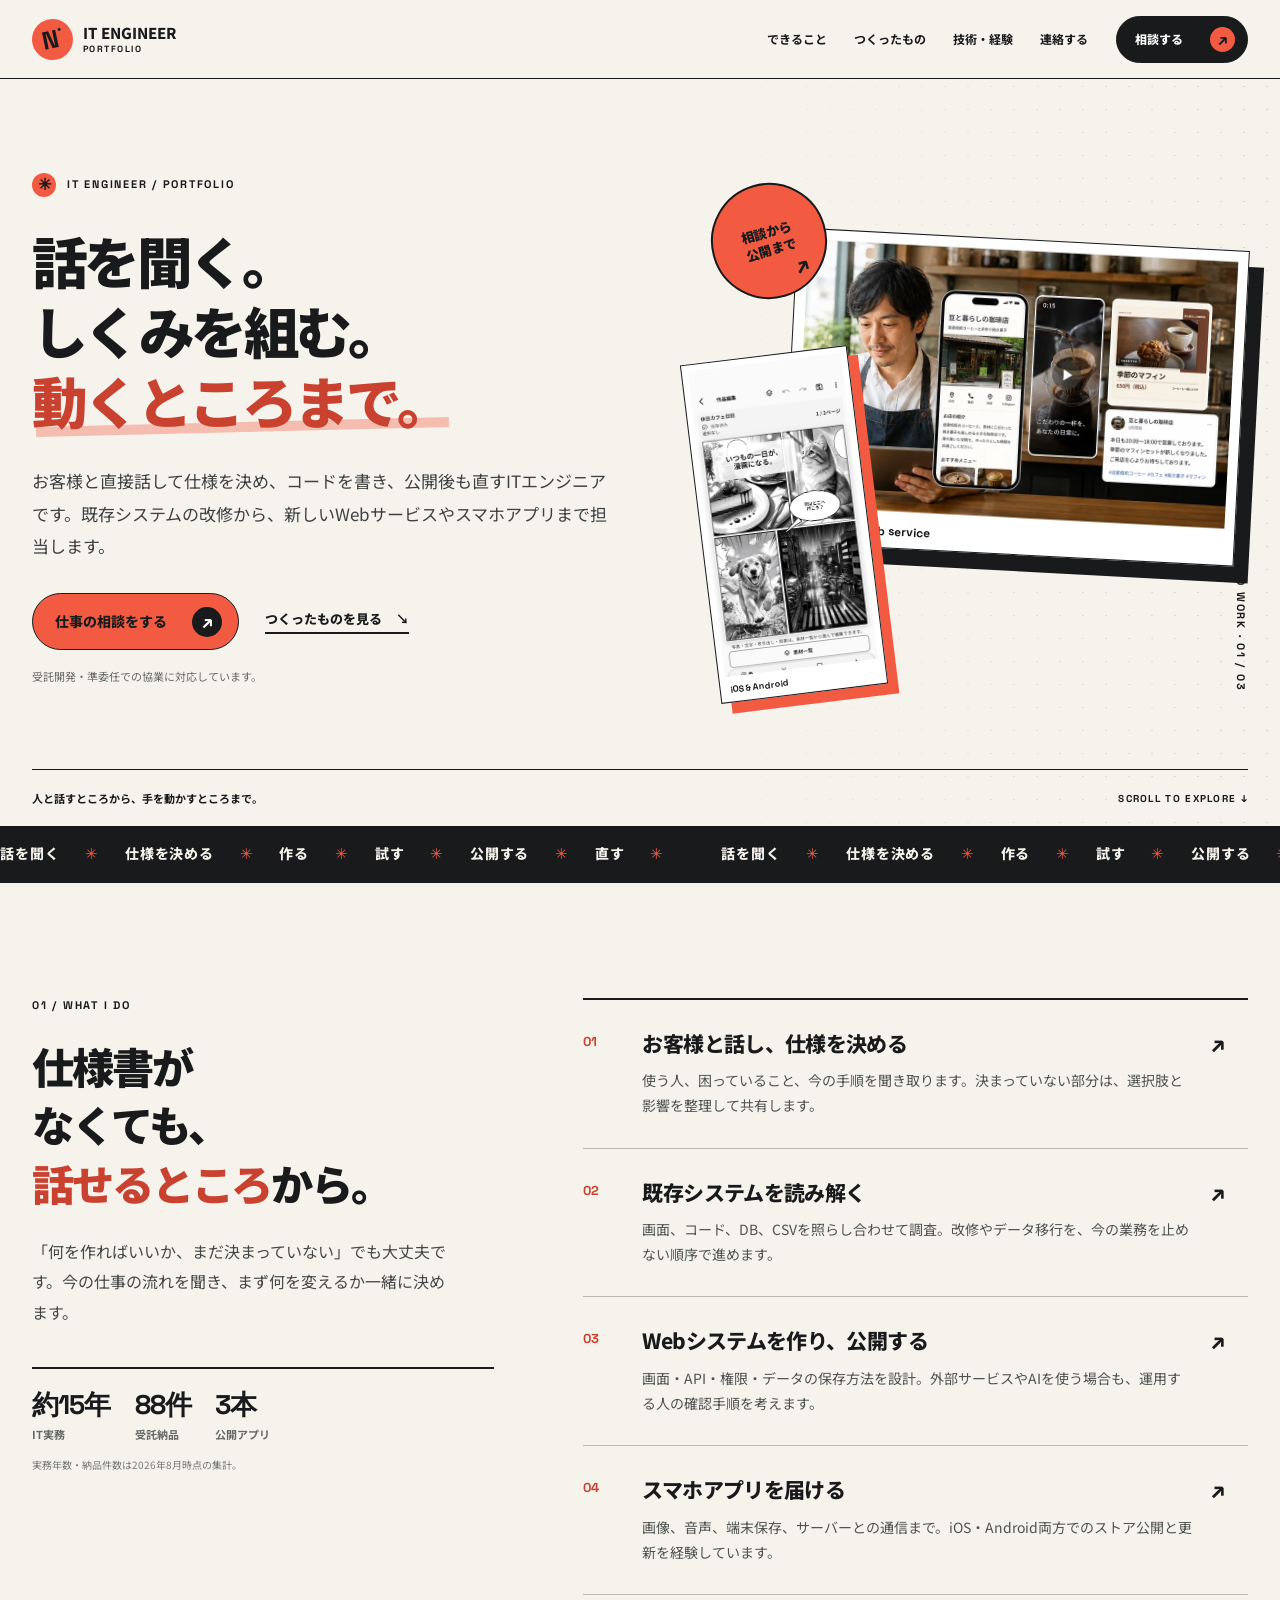
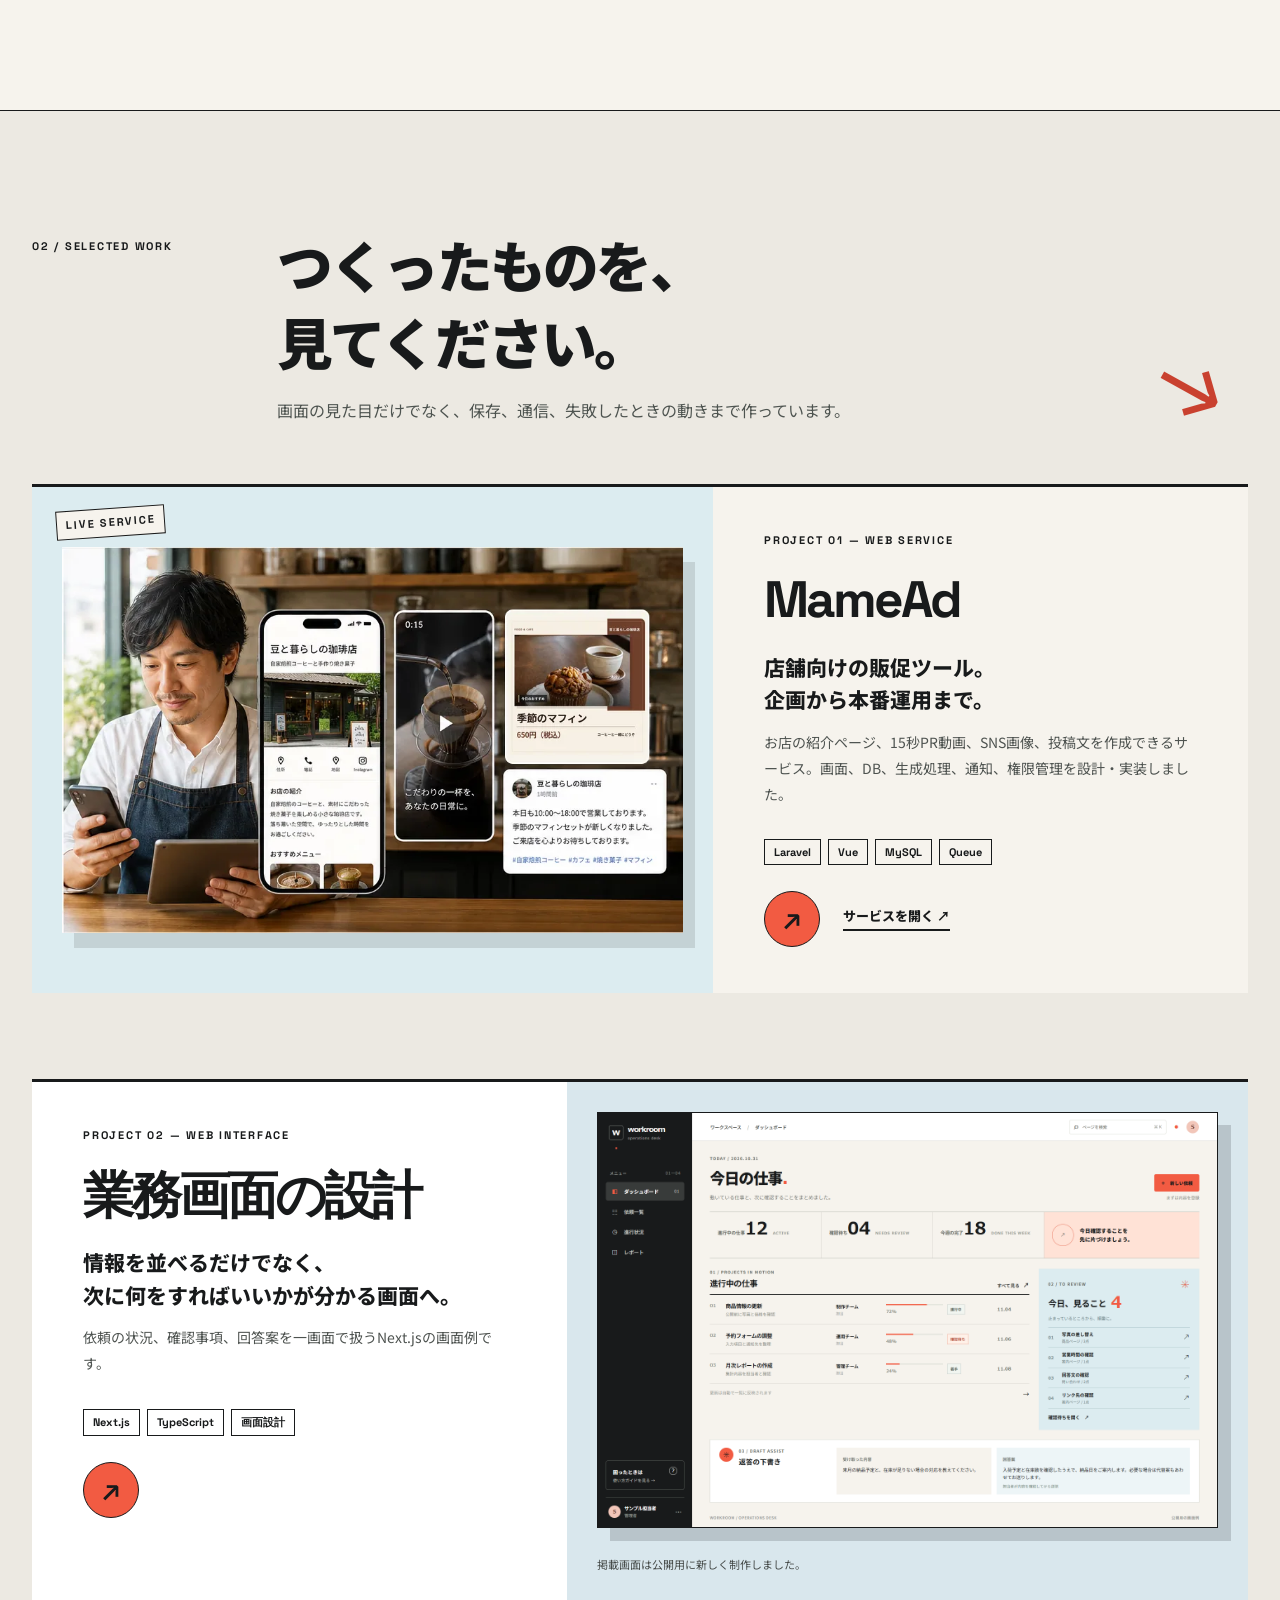
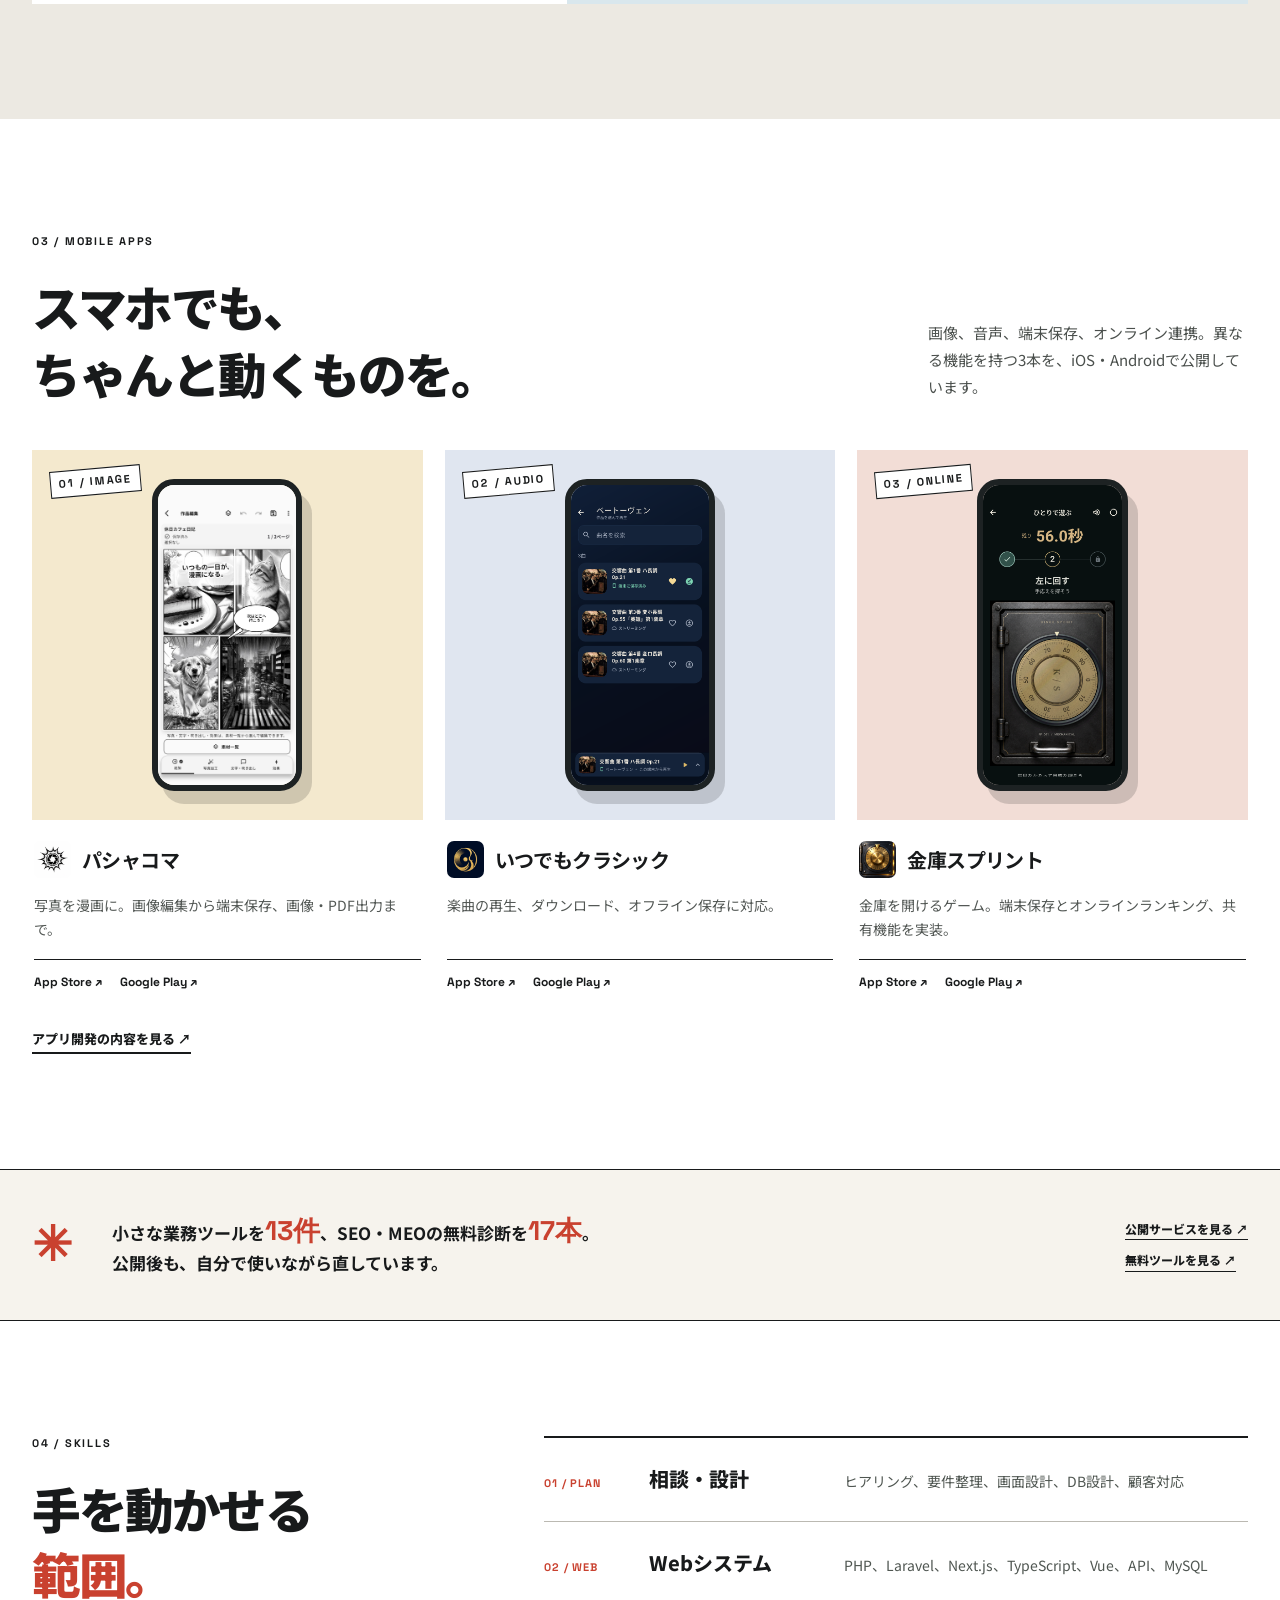
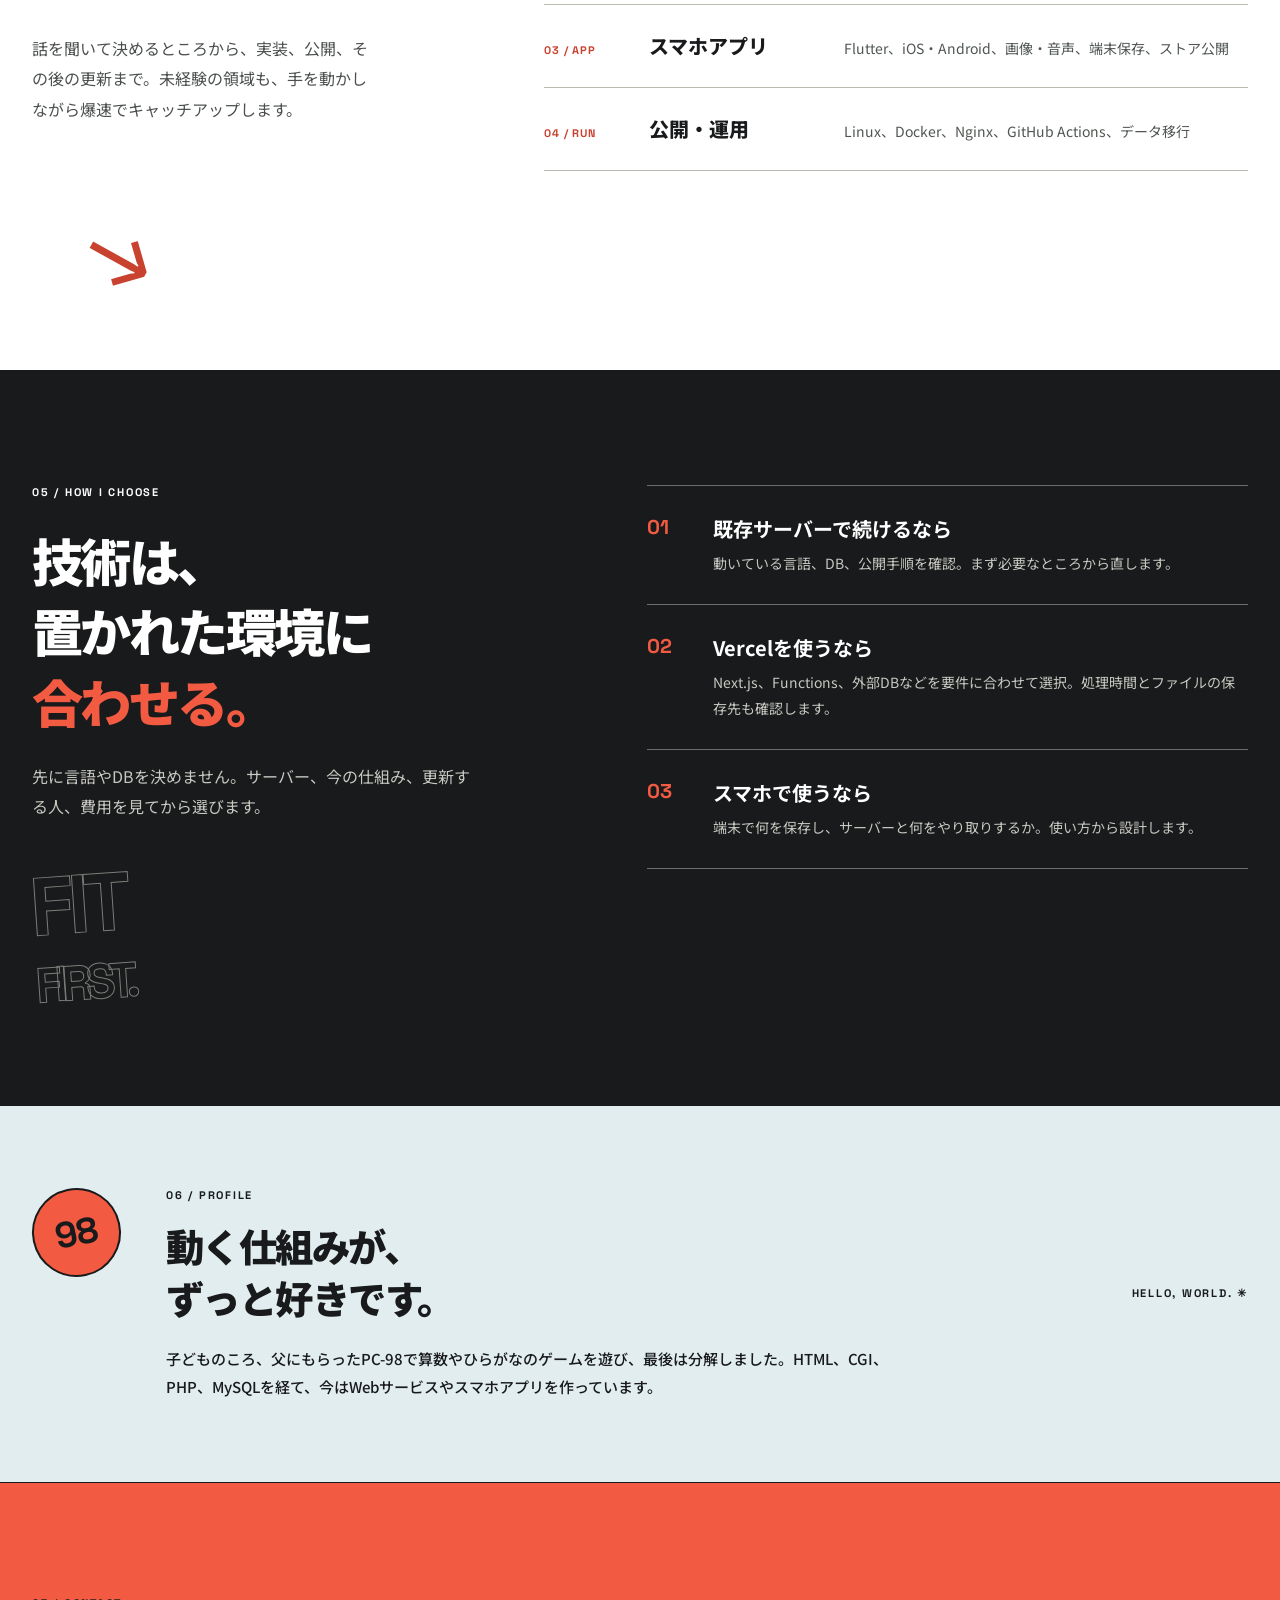
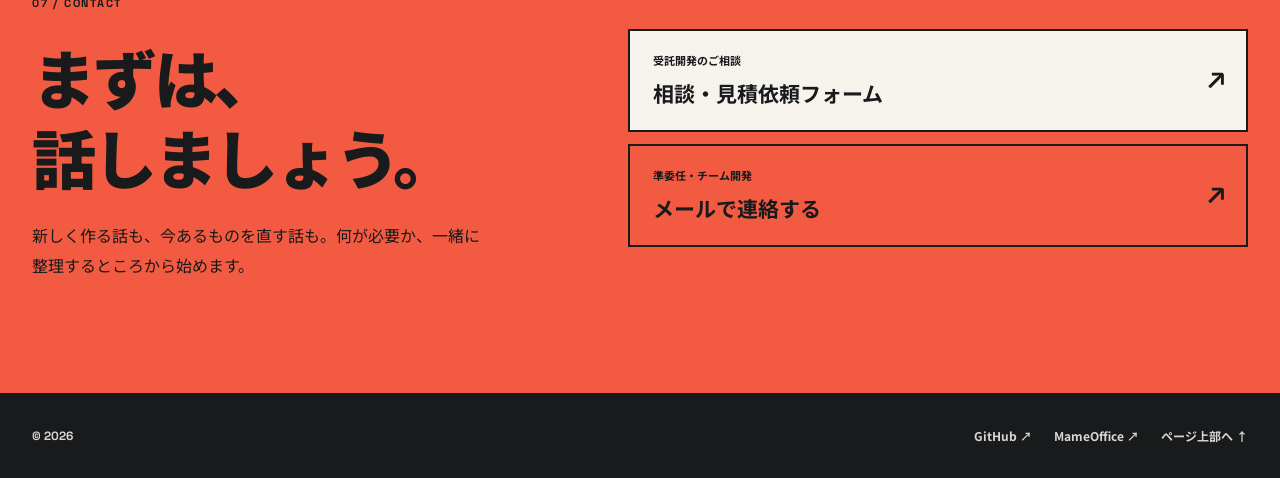
==== commit 64feacdf: "Remove personal name and highlight fast learning" ====
--- a/index.html
+++ b/index.html
@@ -6,11 +6,11 @@
     <meta name="theme-color" content="#181a1b" />
     <meta
       name="description"
-      content="ITエンジニア・長尾純一のポートフォリオ。お客様との打ち合わせから仕様整理、設計、実装、公開後の改善まで担当。Webシステム、既存改修、データ移行、iOS・Androidアプリの仕事を紹介します。"
+      content="ITエンジニアのポートフォリオ。お客様との打ち合わせから仕様整理、設計、実装、公開後の改善まで担当。Webシステム、既存改修、データ移行、iOS・Androidアプリの仕事を紹介します。"
     />
     <meta property="og:type" content="website" />
     <meta property="og:locale" content="ja_JP" />
-    <meta property="og:title" content="長尾純一｜ITエンジニア" />
+    <meta property="og:title" content="ITエンジニアのポートフォリオ" />
     <meta property="og:description" content="話を聞く。しくみを組む。動くところまで。" />
     <meta property="og:url" content="https://en-nagaojunichi.github.io/" />
     <meta property="og:image" content="https://en-nagaojunichi.github.io/assets/og-portfolio-sales.png" />
@@ -24,15 +24,14 @@
       rel="stylesheet"
     />
     <link rel="stylesheet" href="./home-playful.css" />
-    <title>長尾純一｜ITエンジニア・個人ポートフォリオ</title>
+    <title>ITエンジニアのポートフォリオ｜Webシステム・アプリ開発</title>
     <script type="application/ld+json">
       {
         "@context": "https://schema.org",
-        "@type": "Person",
-        "name": "長尾純一",
-        "jobTitle": "ITエンジニア",
+        "@type": "WebSite",
+        "name": "ITエンジニアのポートフォリオ",
         "url": "https://en-nagaojunichi.github.io/",
-        "sameAs": ["https://github.com/en-nagaojunichi", "https://mameoffice.com/"]
+        "inLanguage": "ja-JP"
       }
     </script>
   </head>
@@ -40,9 +39,9 @@
     <a class="skip" href="#main">本文へ移動</a>
     <header class="site-header">
       <div class="shell header-inner">
-        <a class="brand" href="./index.html" aria-label="長尾純一 ポートフォリオ トップ"
+        <a class="brand" href="./index.html" aria-label="ITエンジニアのポートフォリオ トップ"
           ><span class="brand-mark">N<span>●</span></span
-          ><span class="brand-copy">長尾 純一<small>IT ENGINEER</small></span></a
+          ><span class="brand-copy">IT ENGINEER<small>PORTFOLIO</small></span></a
         >
         <nav aria-label="メインナビゲーション">
           <a href="#about">できること</a><a href="#works">つくったもの</a><a href="#skills">技術・経験</a
@@ -374,7 +373,7 @@
           <div class="skills-intro">
             <p class="section-no">04 / SKILLS</p>
             <h2 id="skills-title">手を動かせる<br /><em>範囲。</em></h2>
-            <p>話を聞いて決めるところから、実装、公開、その後の更新まで。仕事に合わせて道具を選びます。</p>
+            <p>話を聞いて決めるところから、実装、公開、その後の更新まで。未経験の領域も、手を動かしながら爆速でキャッチアップします。</p>
             <span class="skills-scribble" aria-hidden="true">↘</span>
           </div>
           <div class="skills-list">
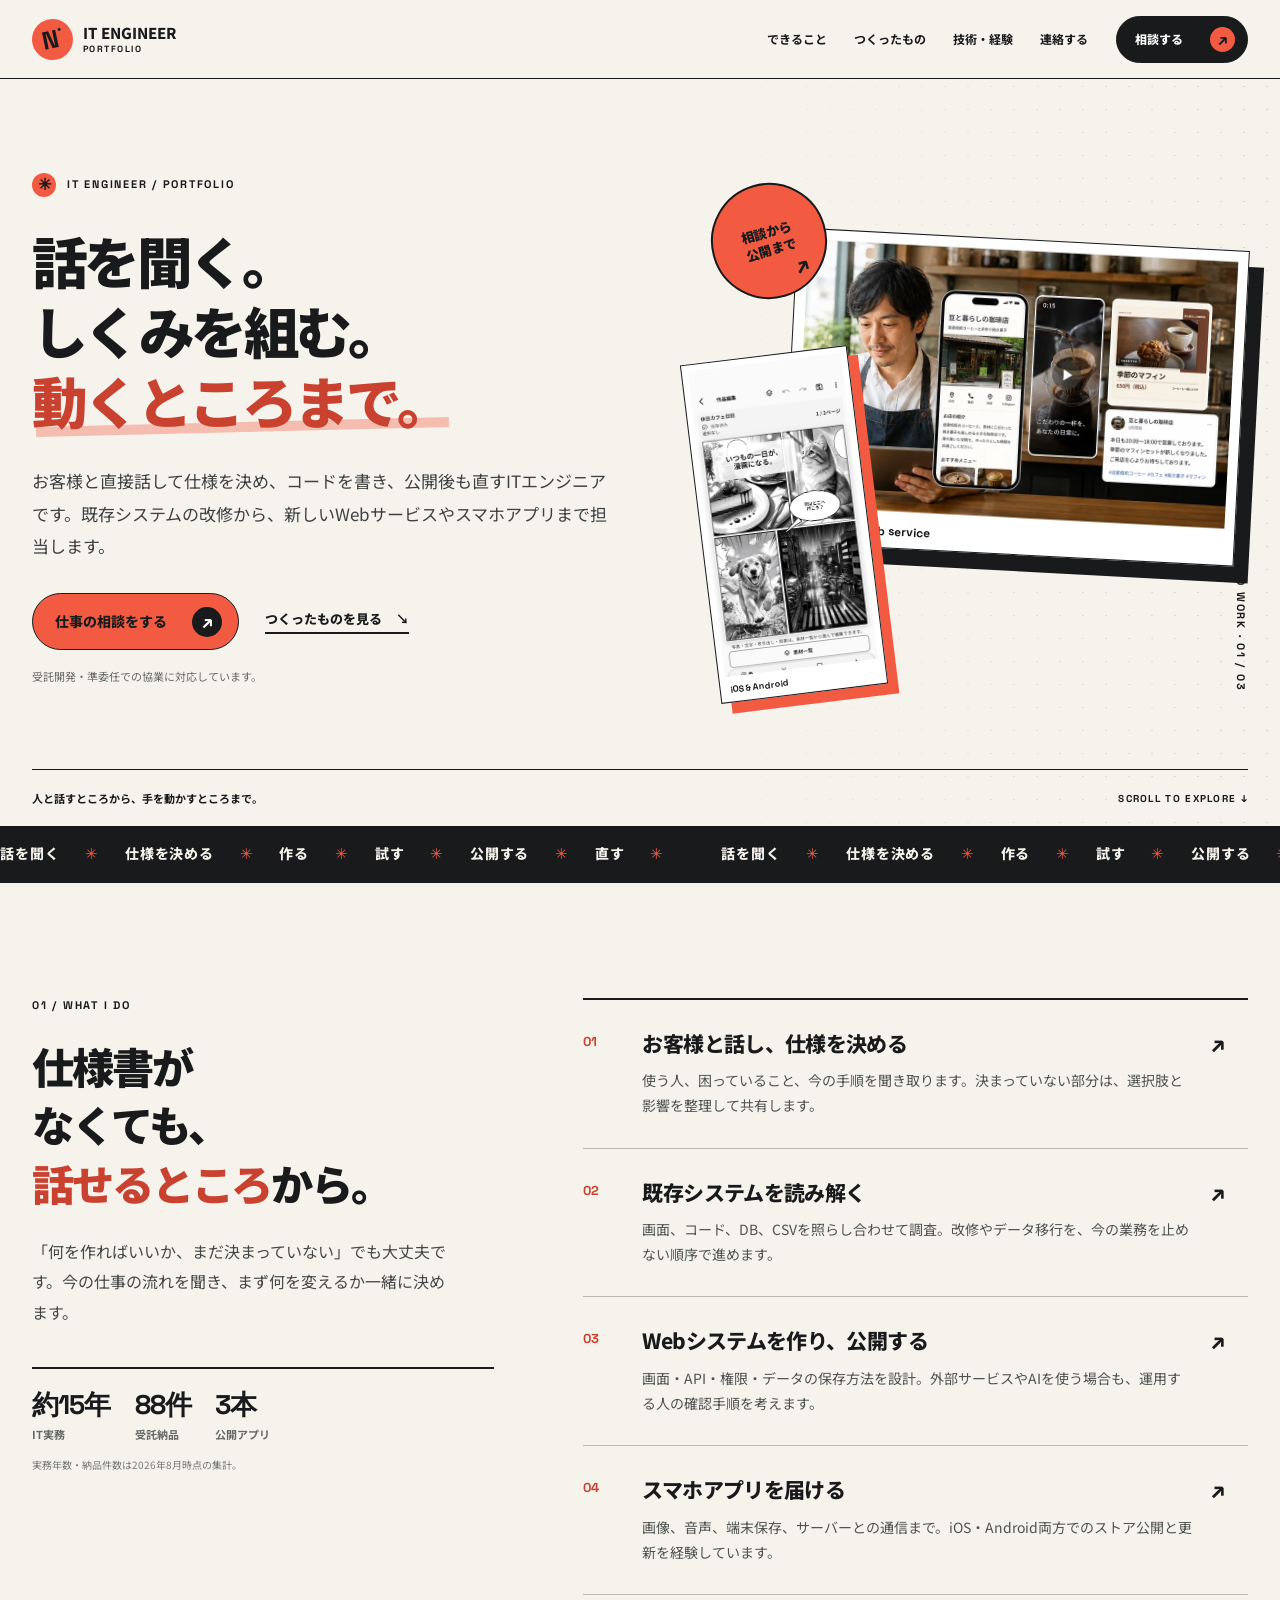
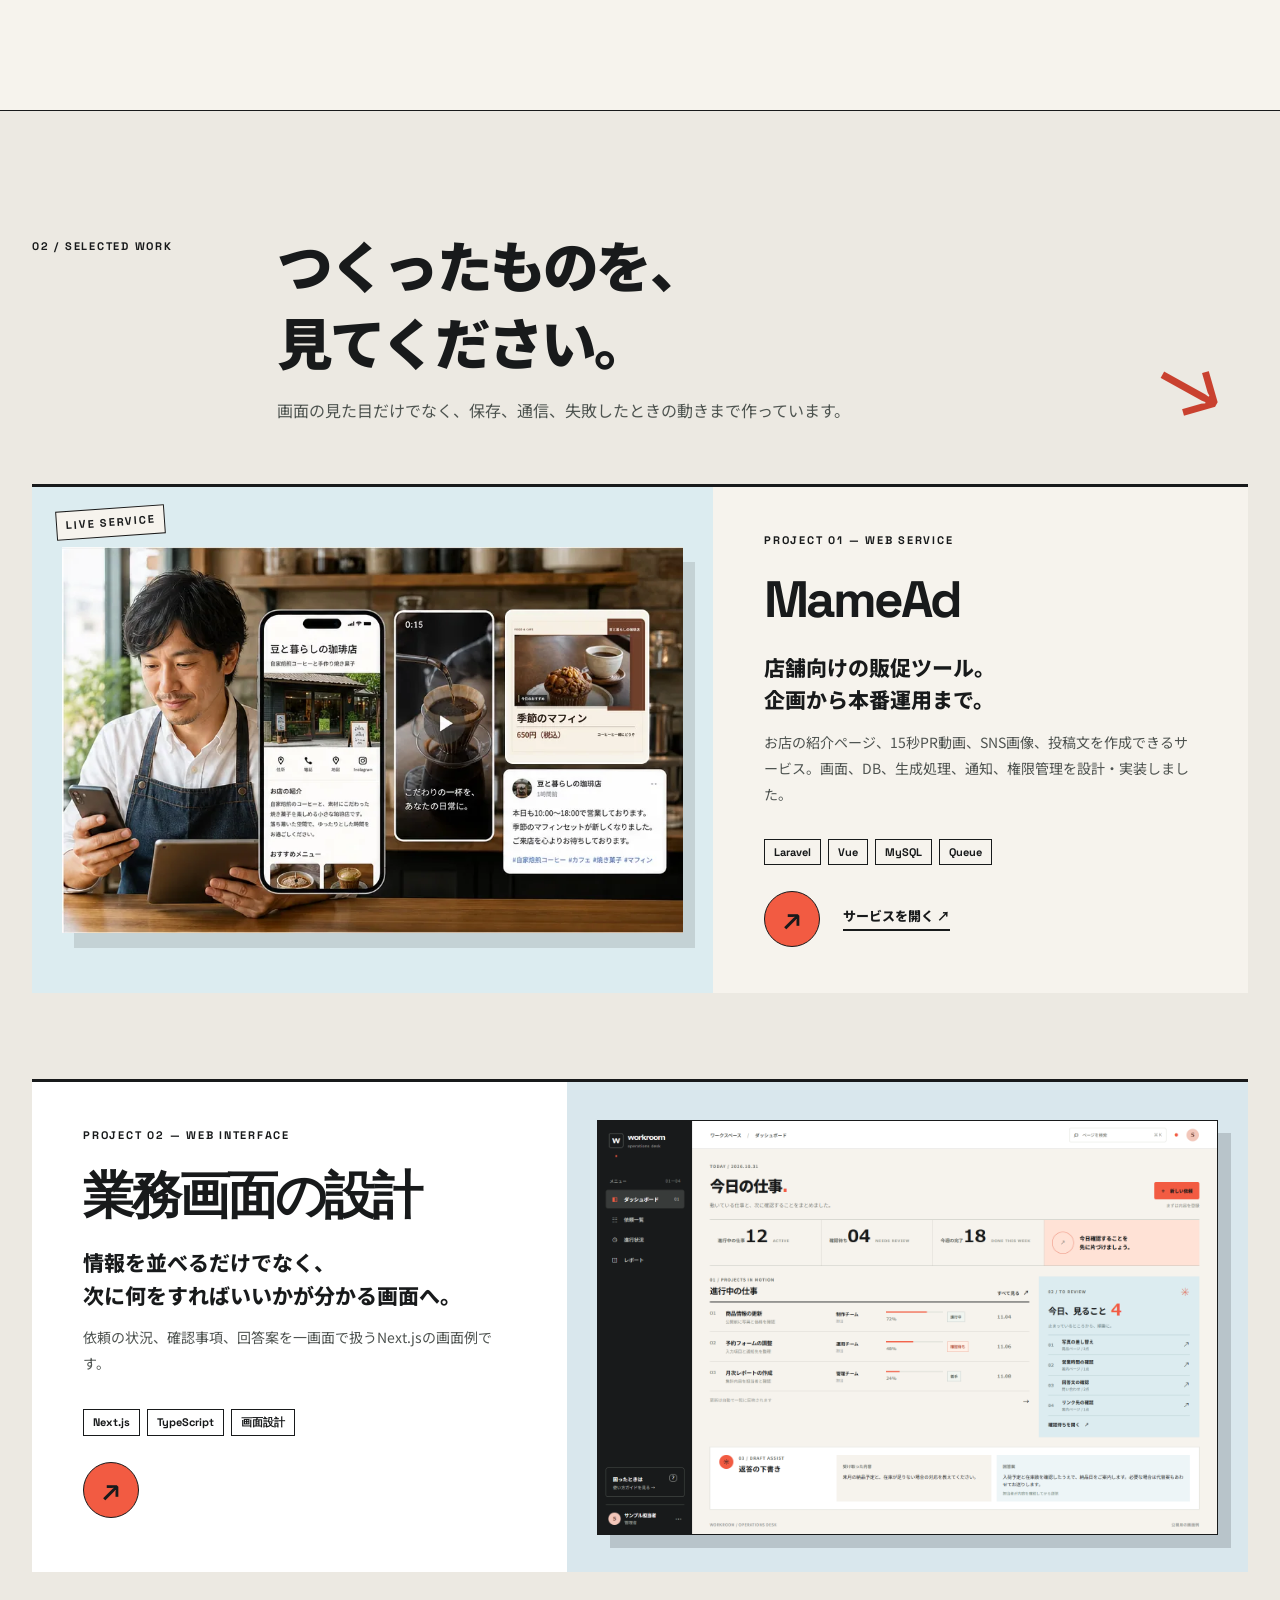
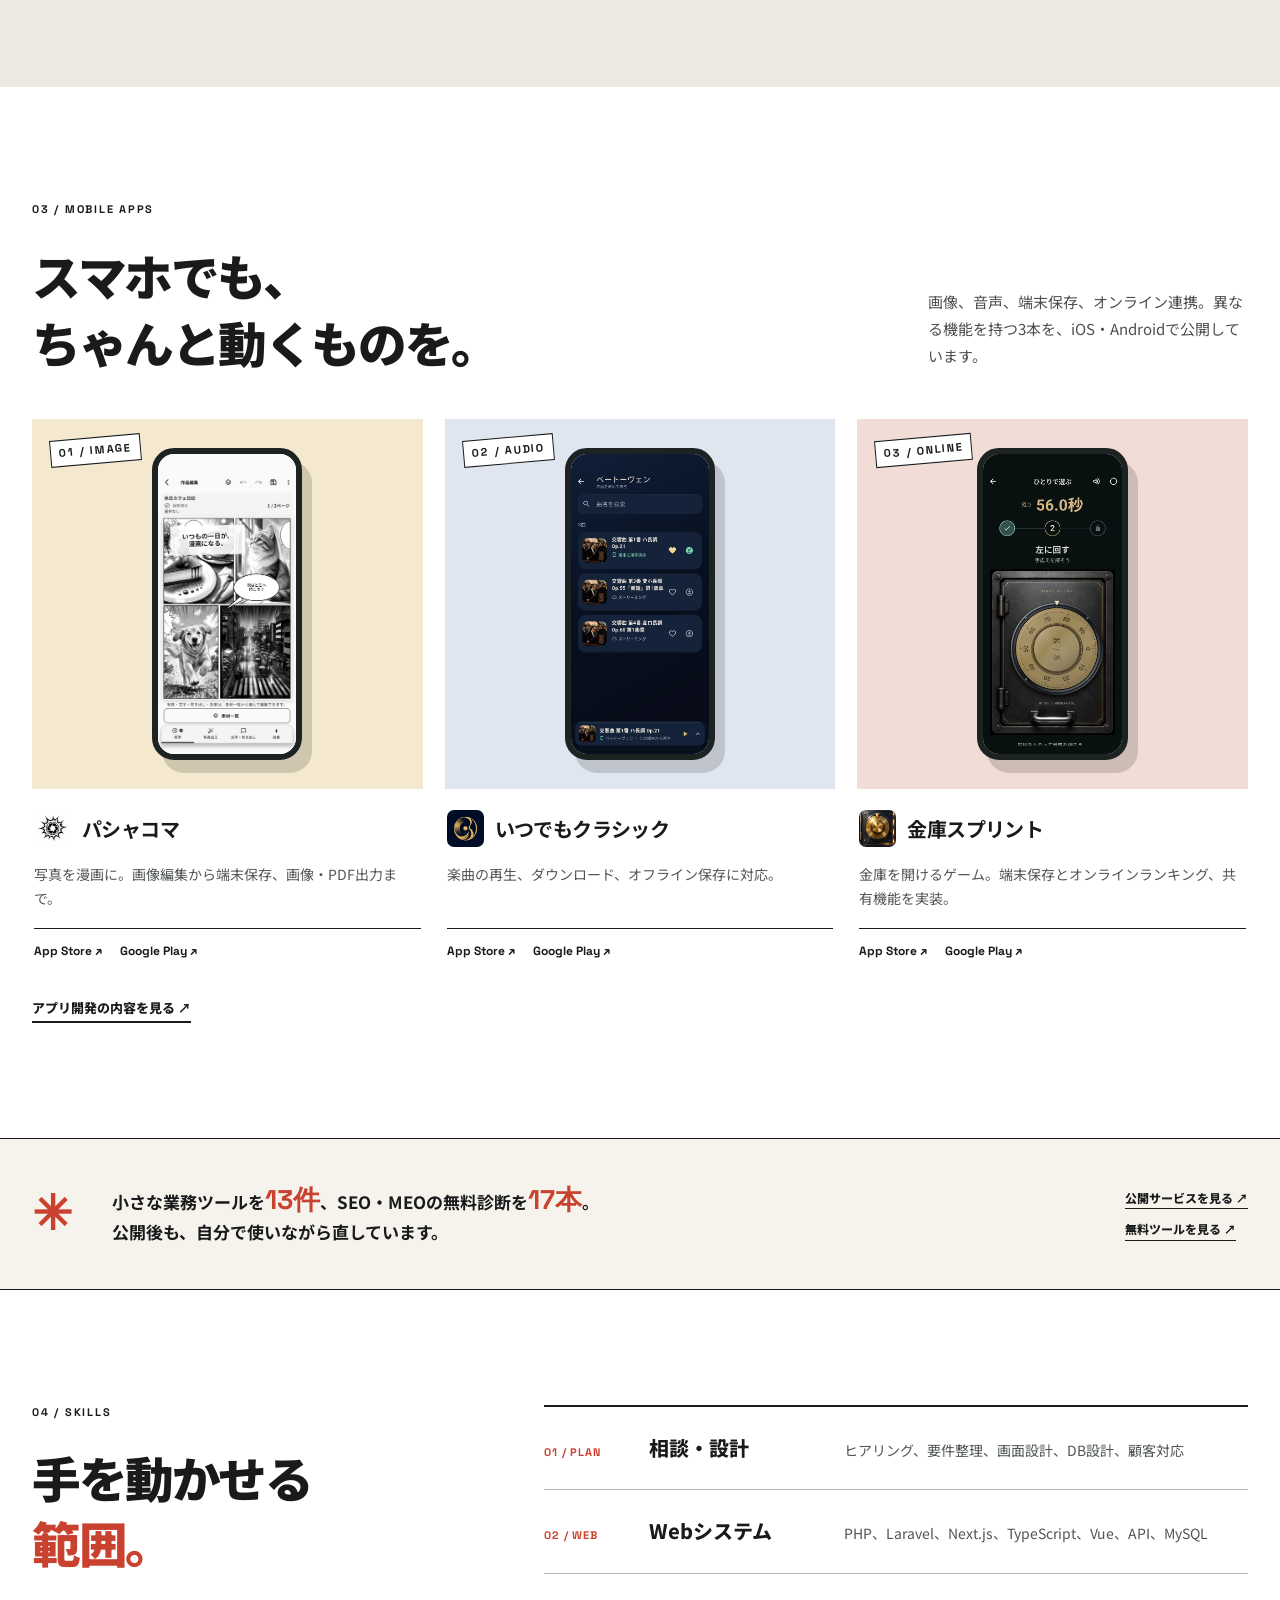
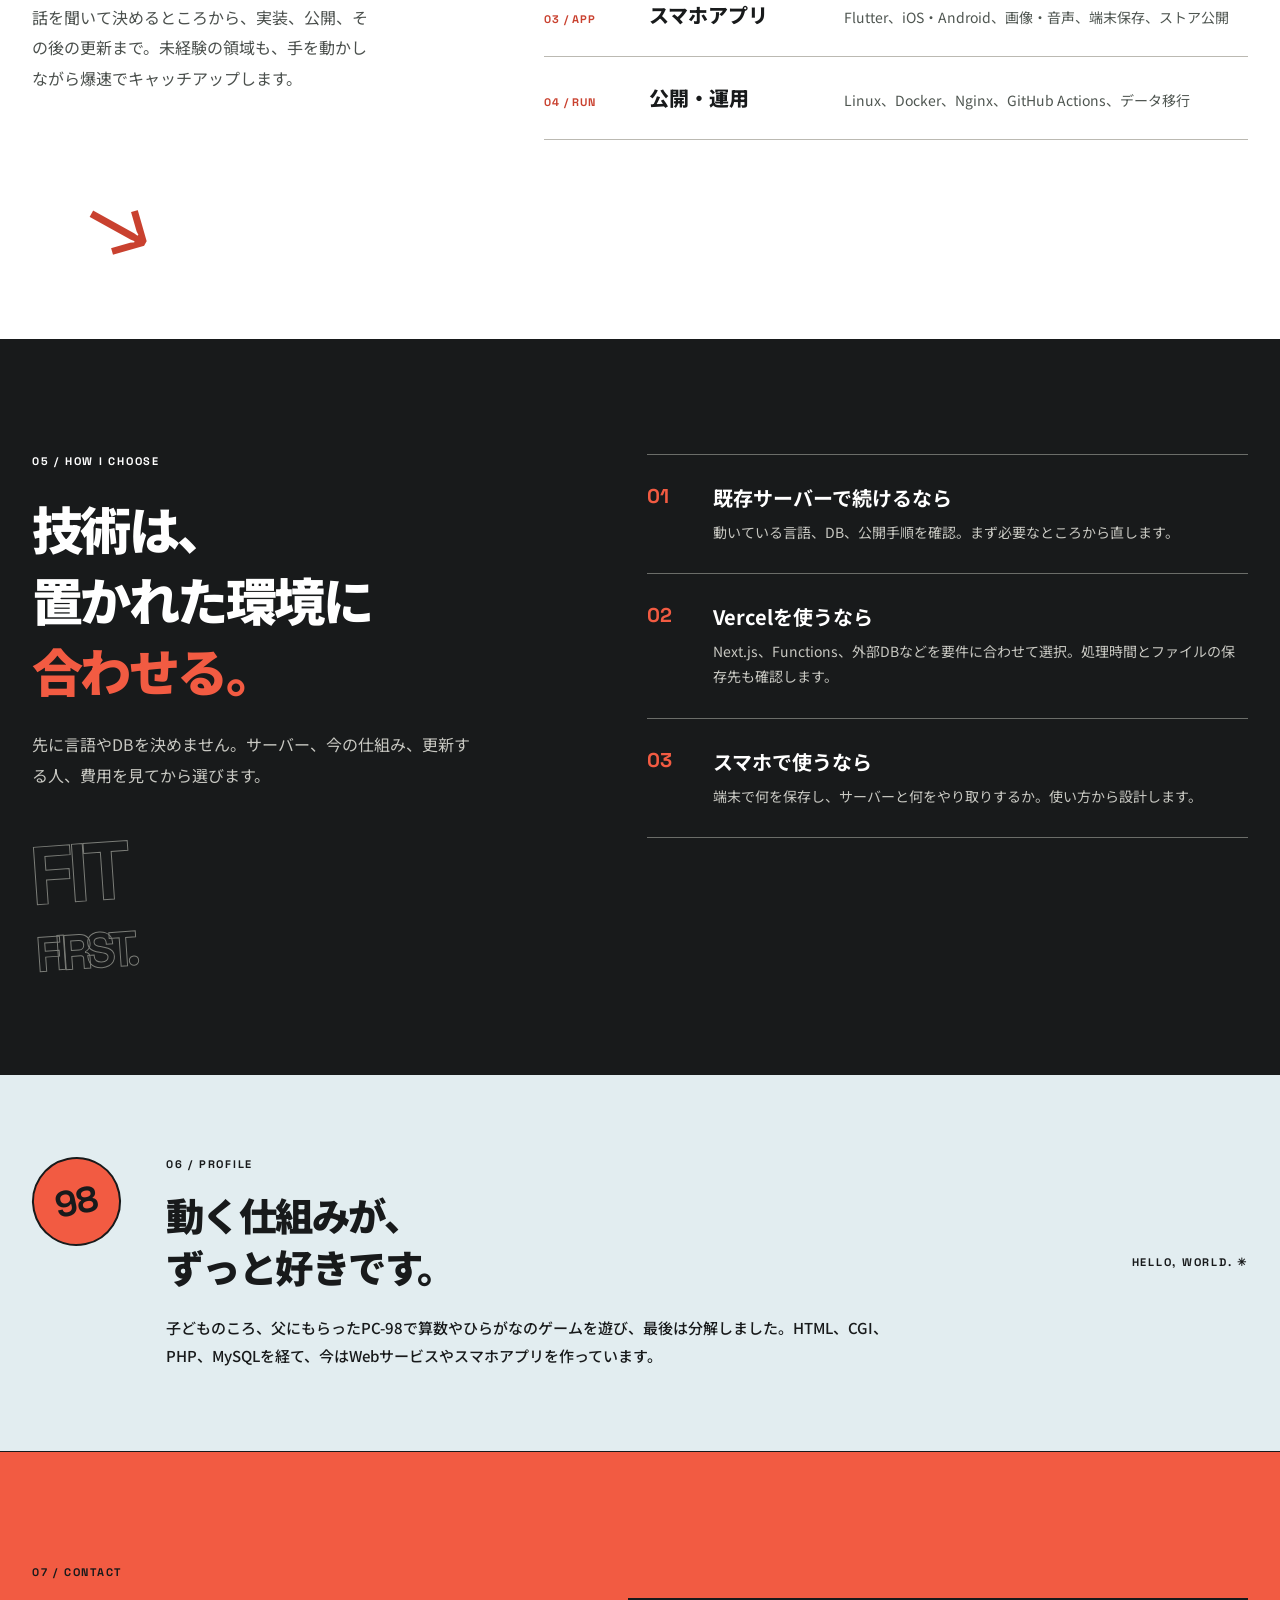
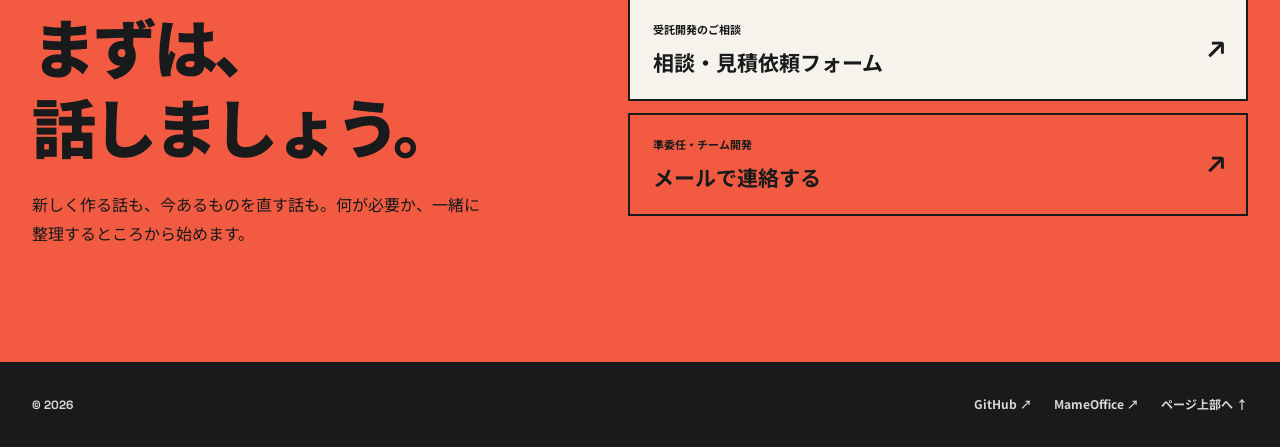
==== commit ec4e679c: "Remove public sample caption" ====
--- a/index.html
+++ b/index.html
@@ -238,7 +238,6 @@
                 height="1002"
                 loading="lazy"
               />
-              <figcaption>掲載画面は公開用に新しく制作しました。</figcaption>
             </figure>
           </article>
         </div>
--- a/home-playful.css
+++ b/home-playful.css
@@ -740,12 +740,6 @@
   border: 1px solid var(--ink);
   filter: drop-shadow(13px 13px 0 rgba(24, 26, 27, 0.17));
 }
-.project-next .project-media figcaption {
-  align-self: flex-start;
-  margin: 27px 0 0;
-  color: #464b49;
-  font-size: 11px;
-}
 /* Released apps */
 .apps-section {
   padding: 115px 0;
@@ -1366,10 +1360,6 @@
     aspect-ratio: 1.25;
     padding: 15px;
   }
-  .project-next .project-media figcaption {
-    margin-top: 17px;
-    font-size: 10px;
-  }
   .app-showcase {
     grid-template-columns: 1fr;
     gap: 37px;
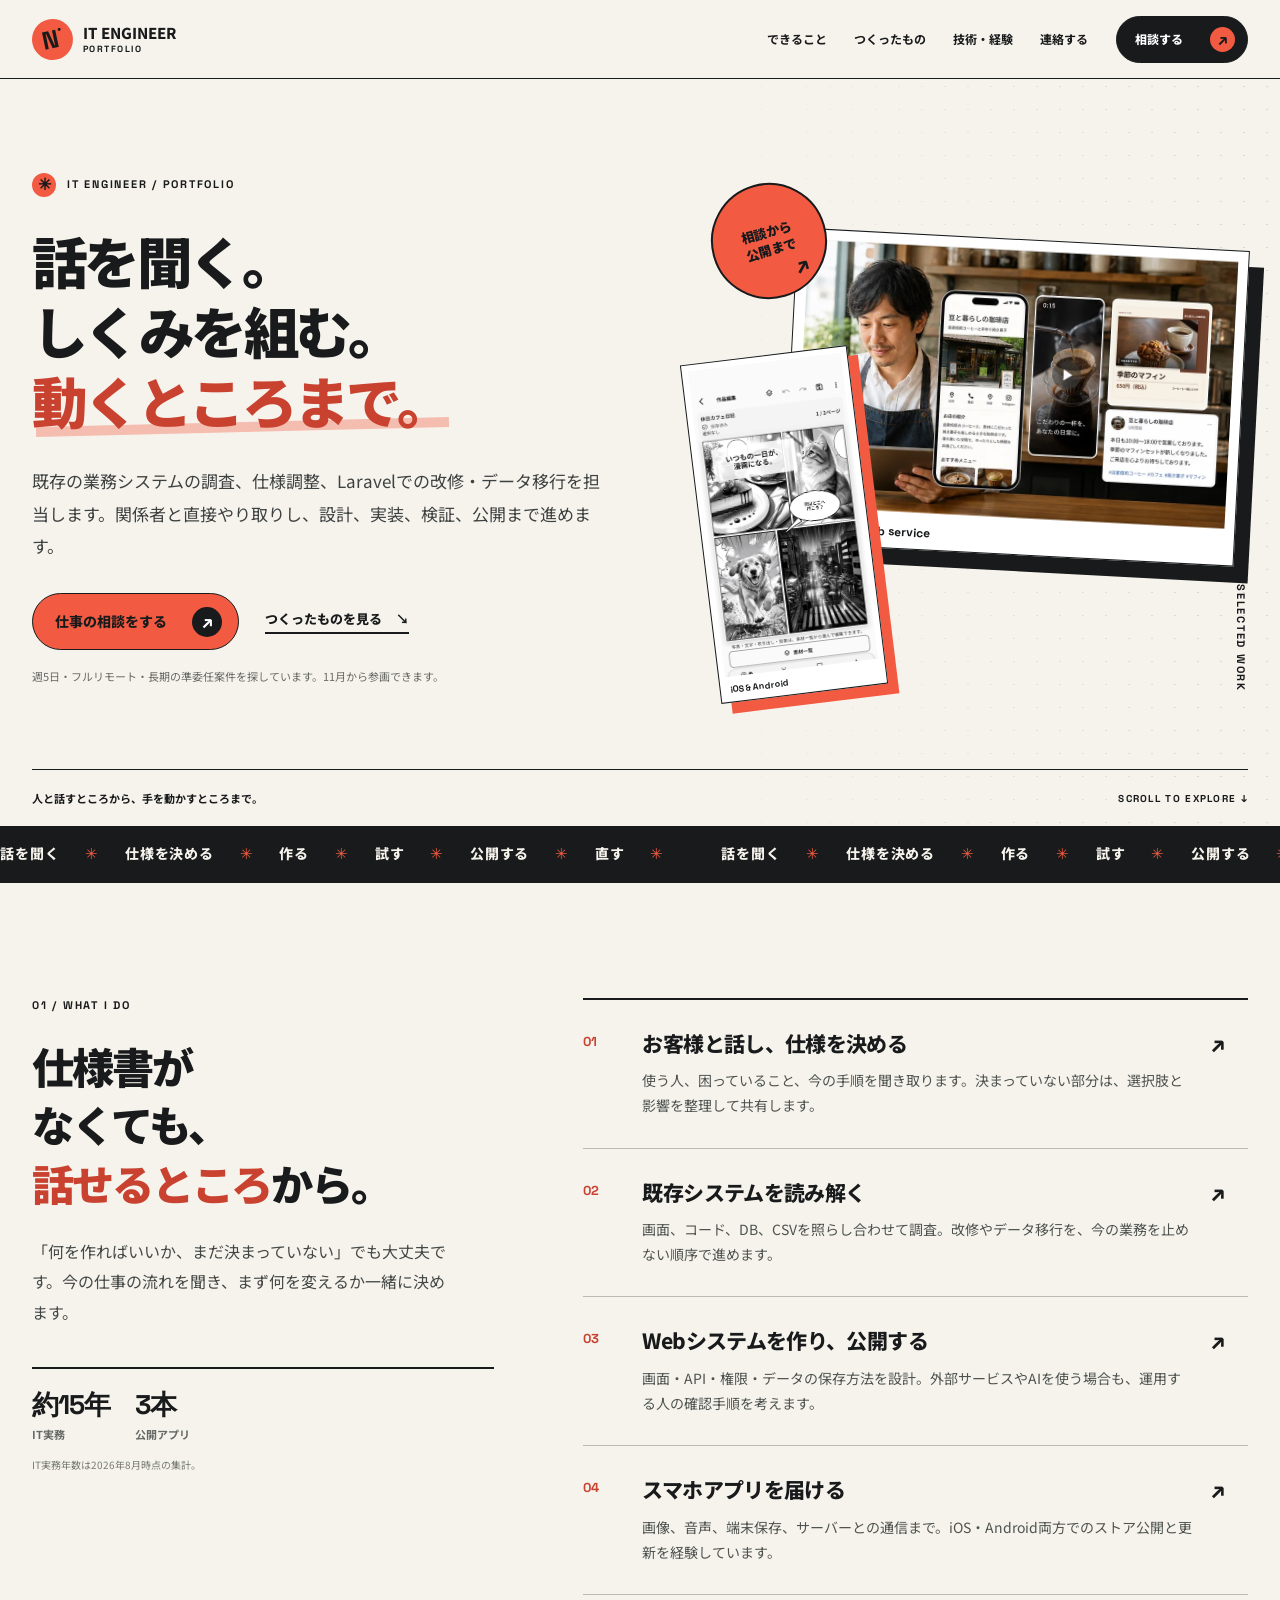
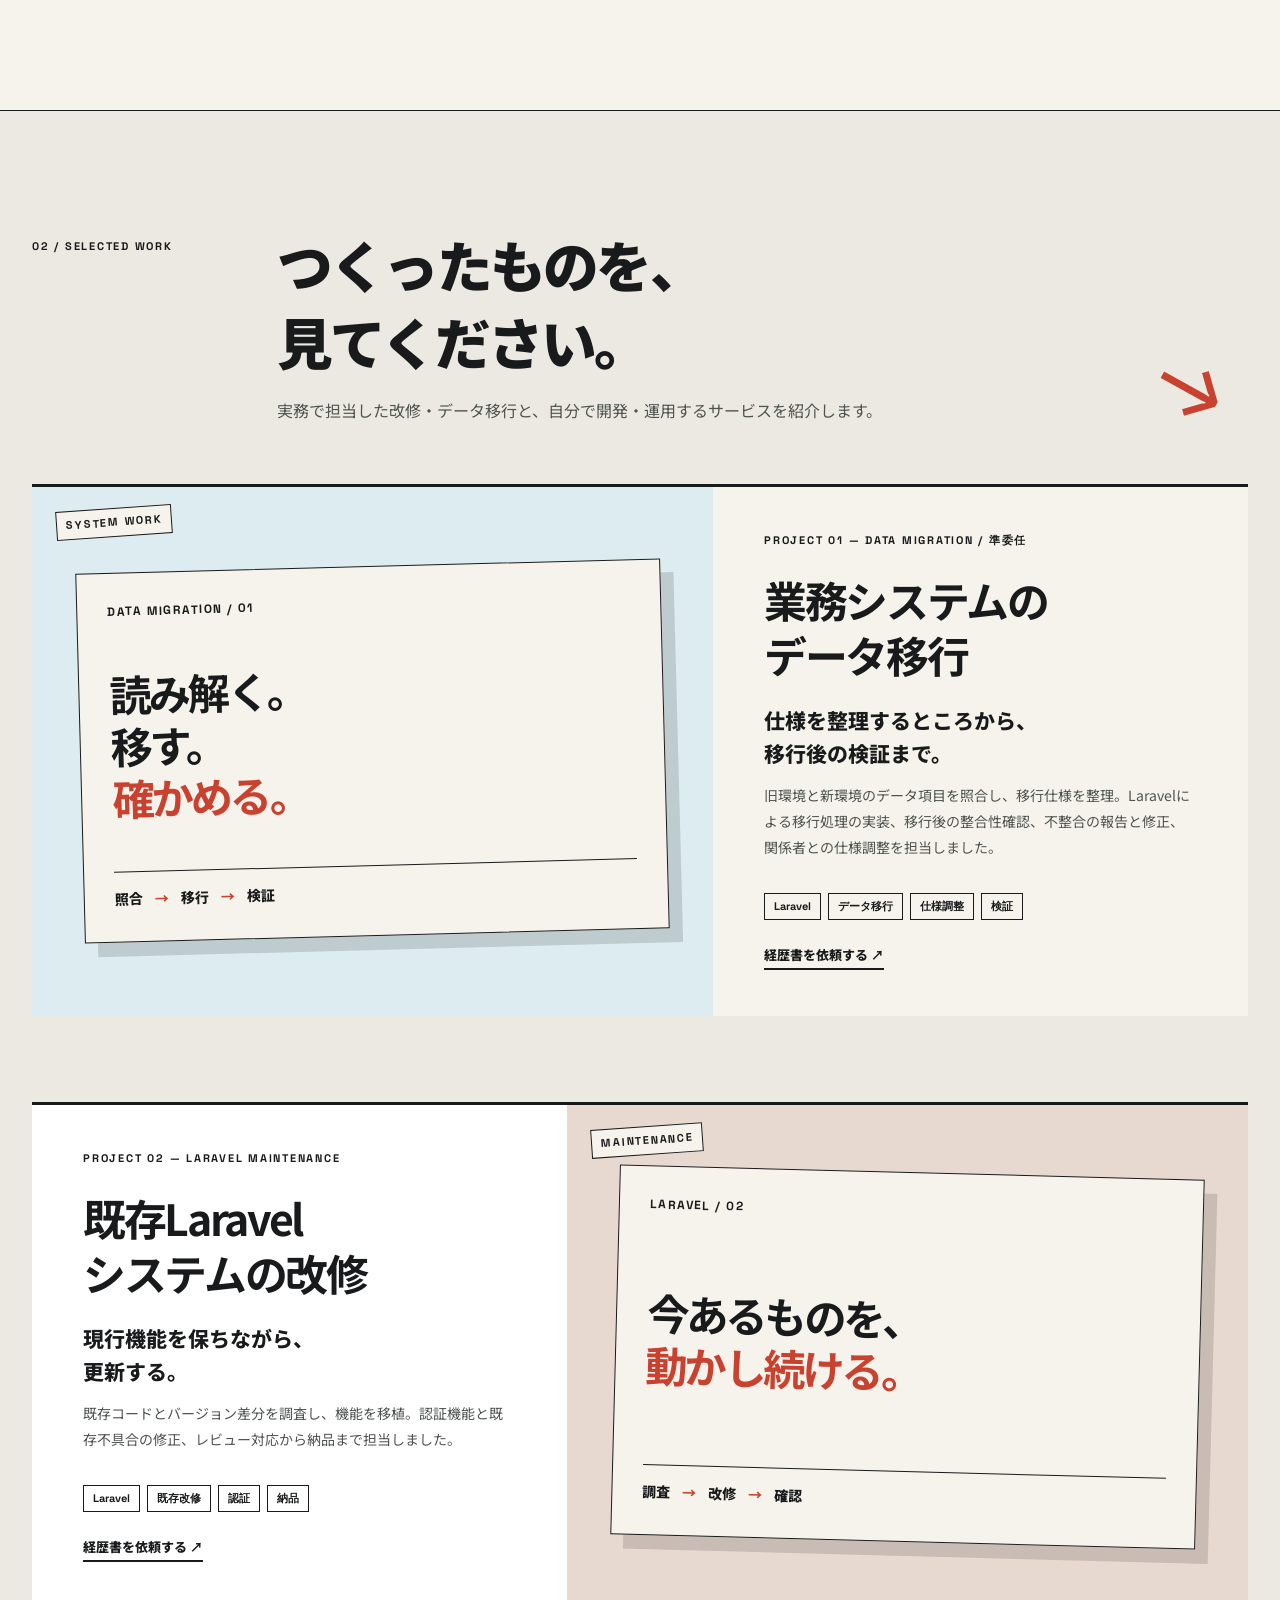
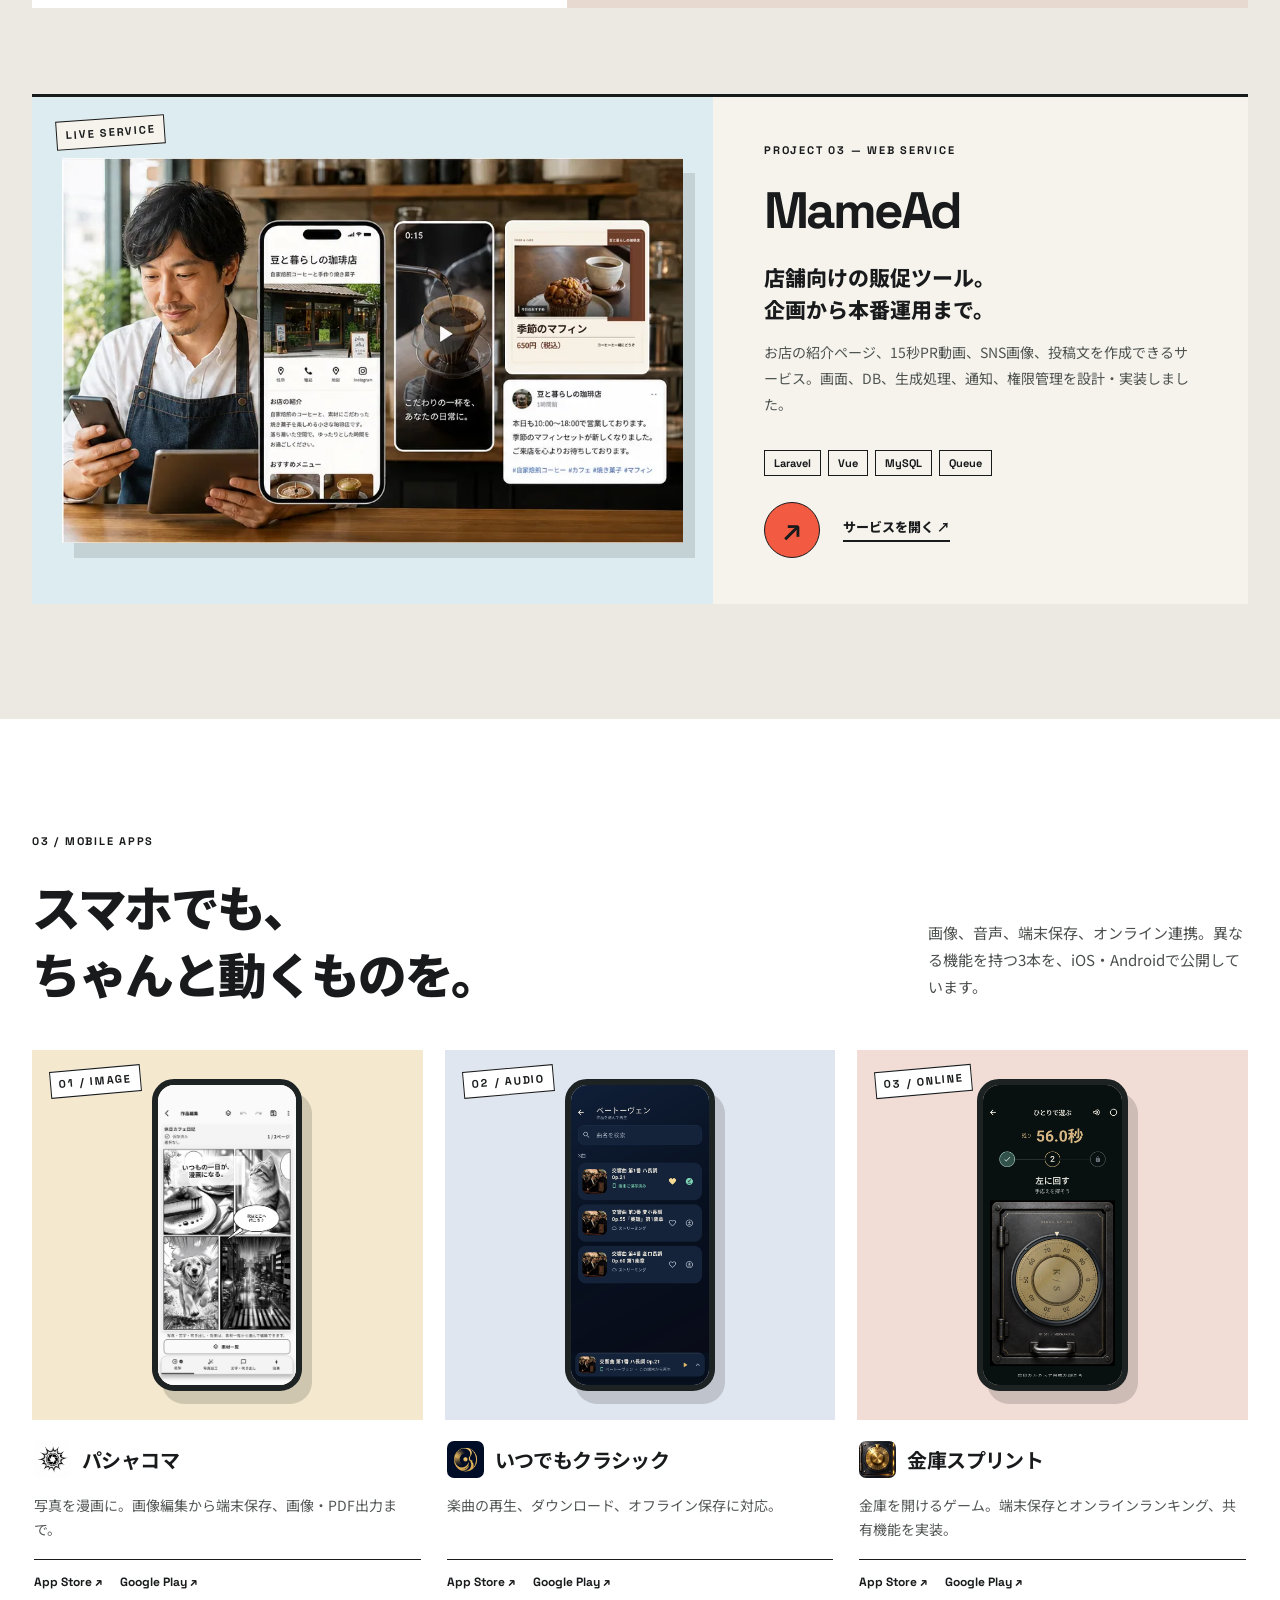
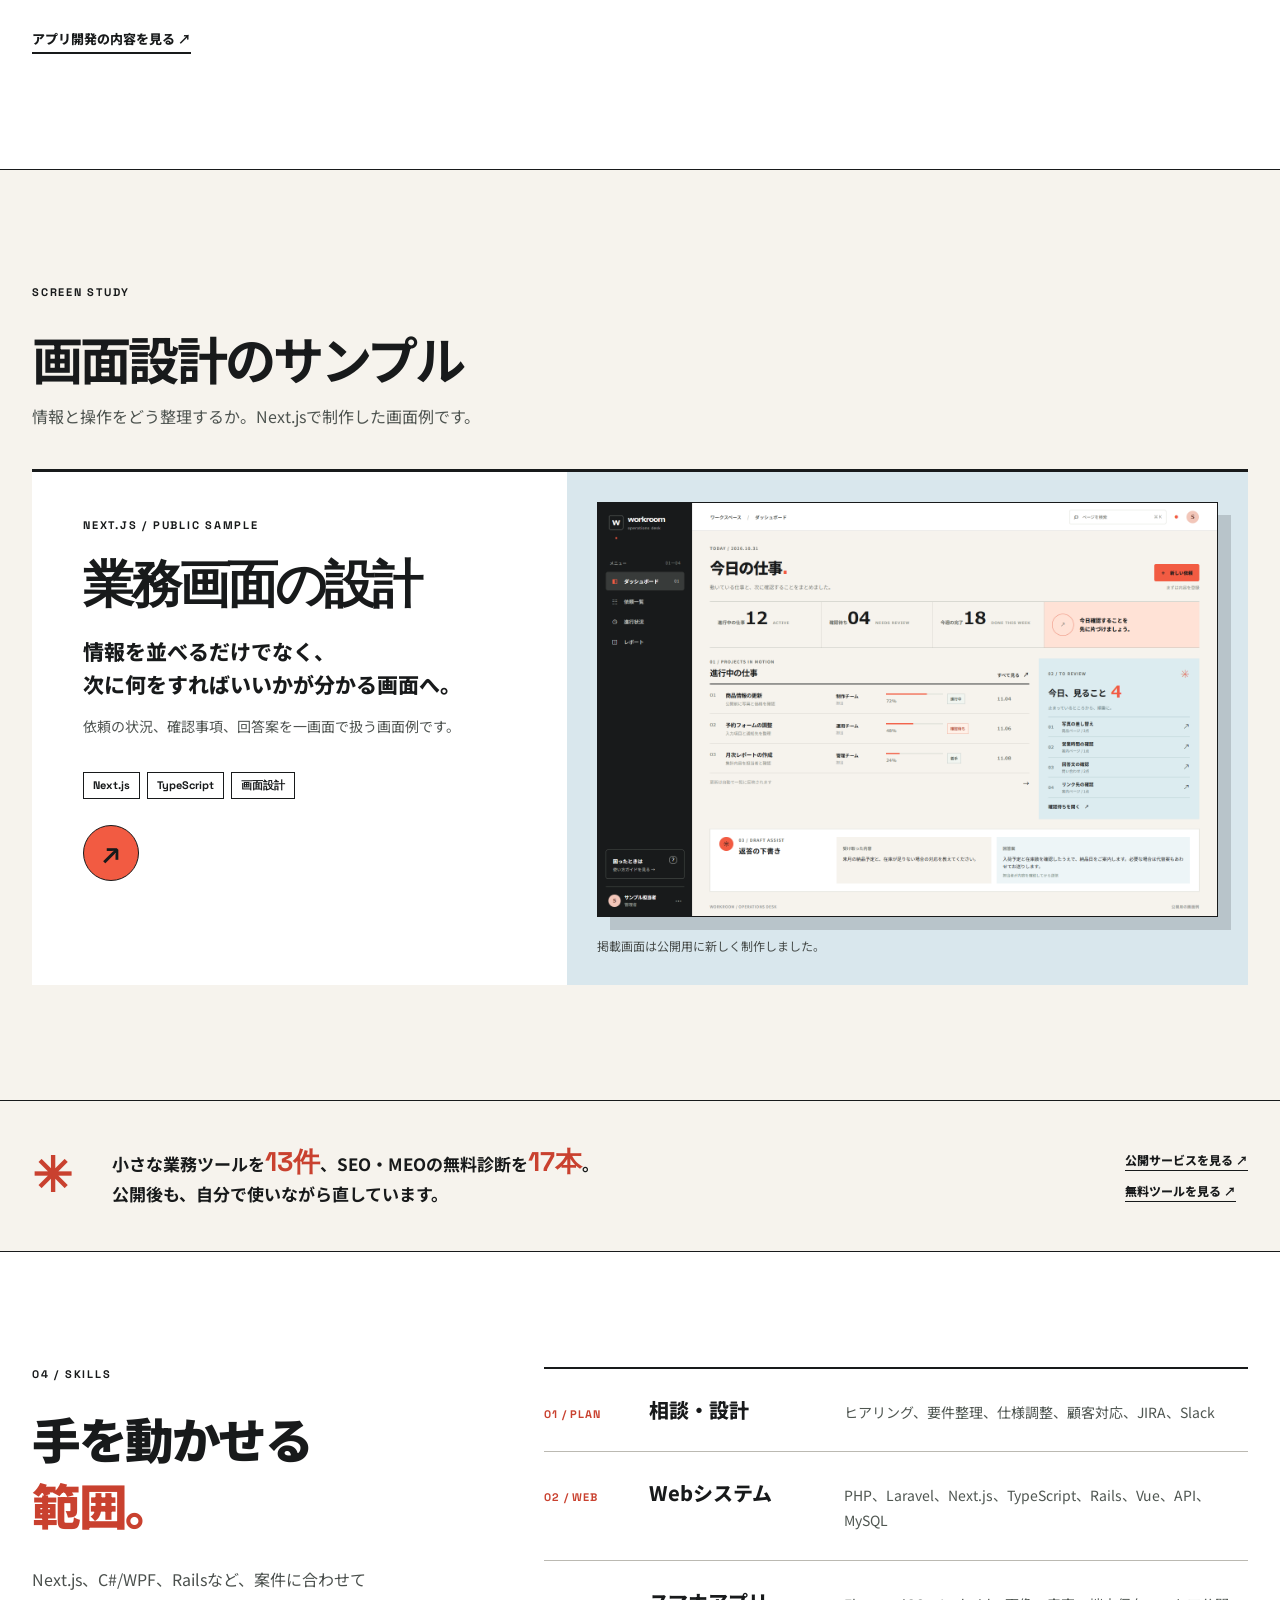
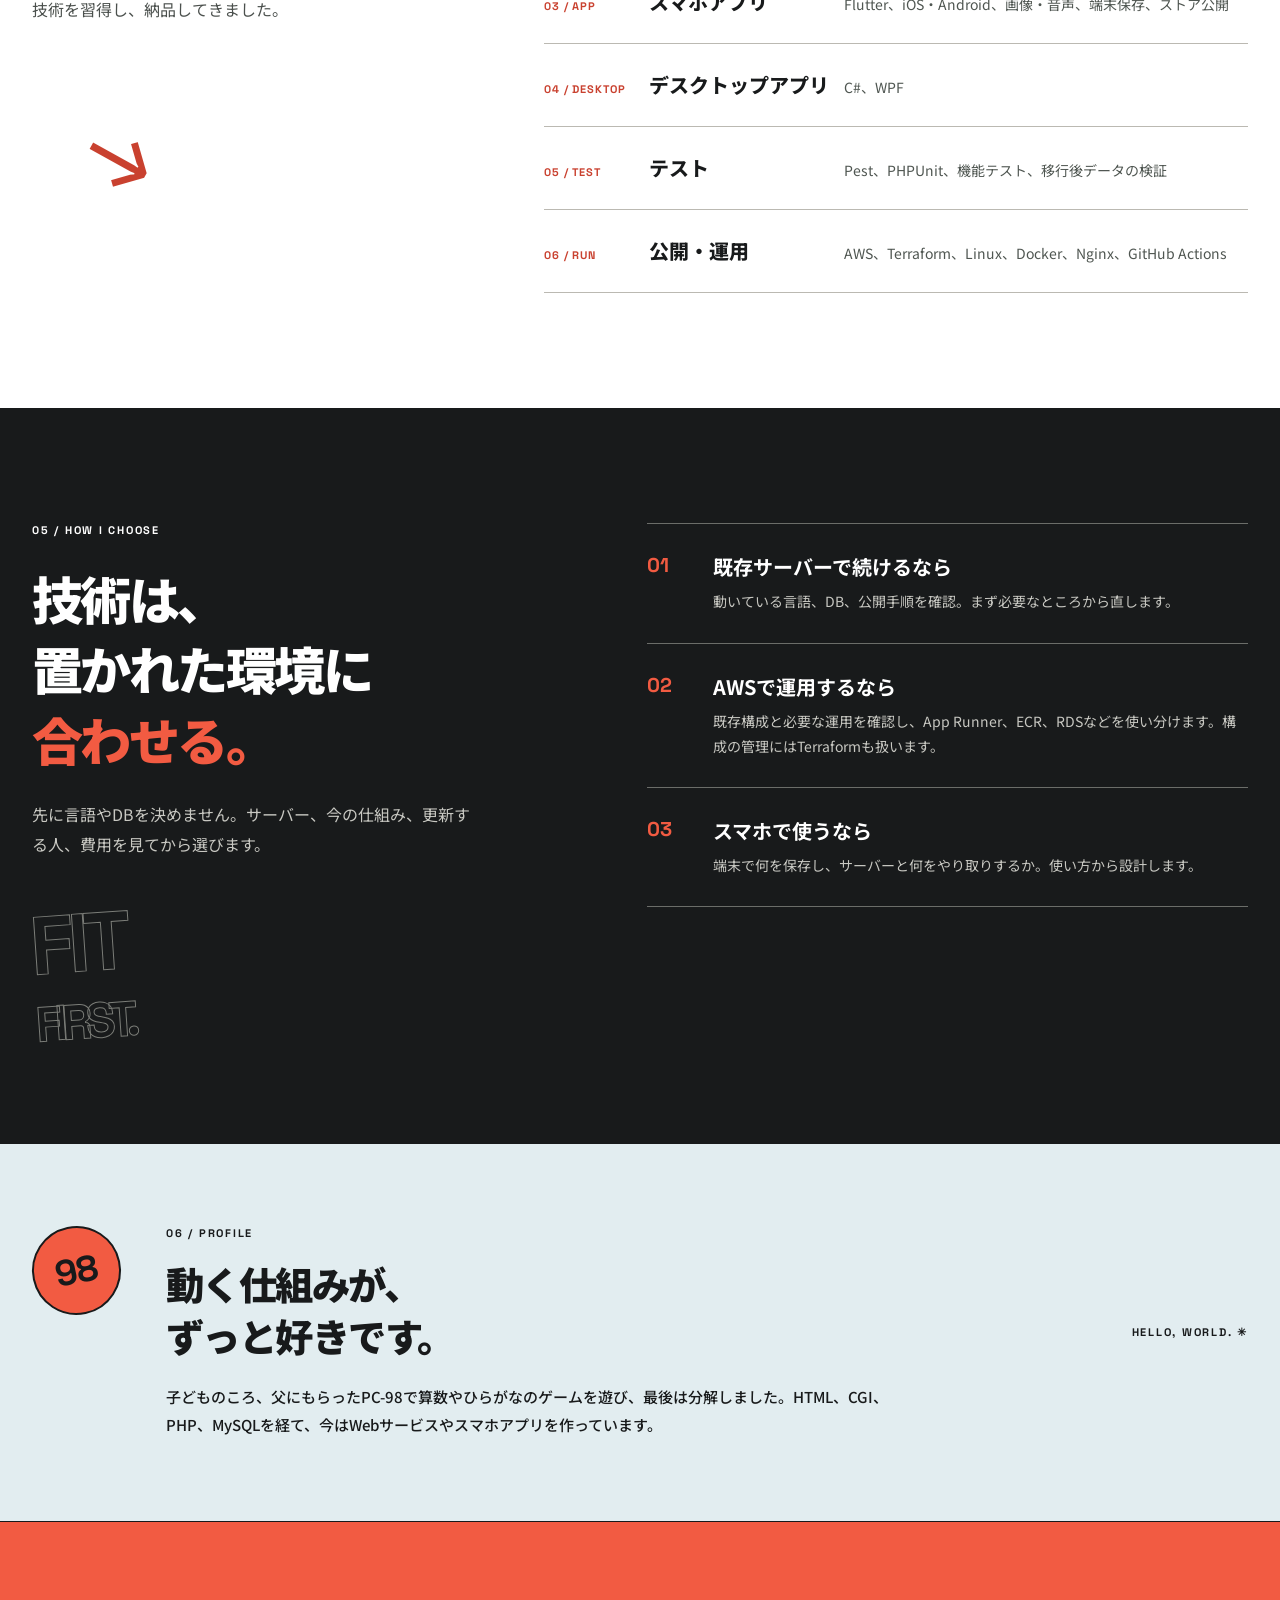
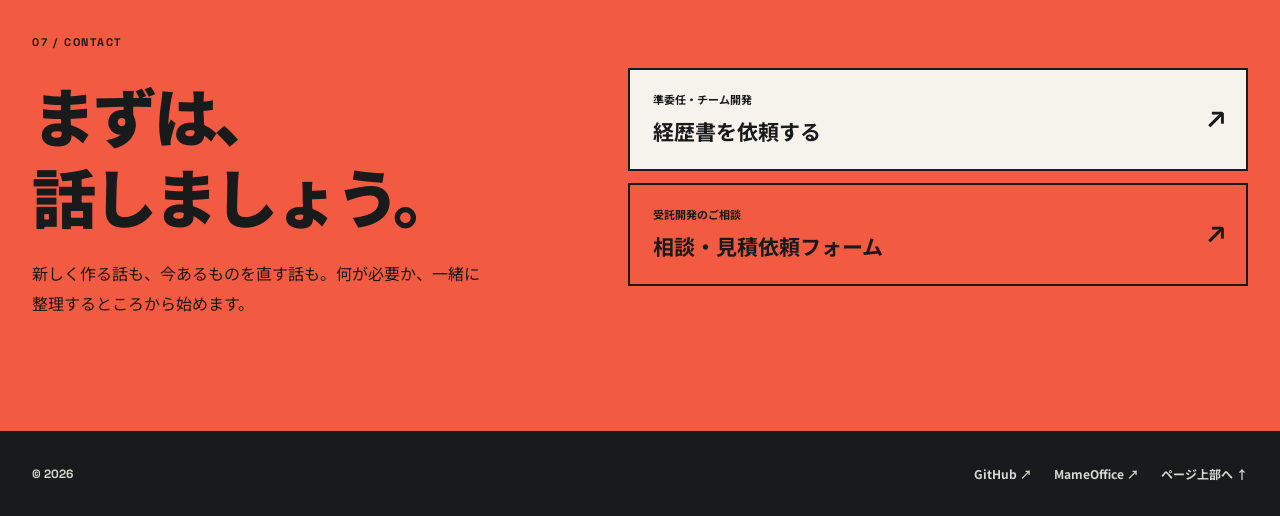
==== commit de05fc69: "準委任の実績と参画条件をポートフォリオに反映" ====
--- a/index.html
+++ b/index.html
@@ -6,11 +6,11 @@
     <meta name="theme-color" content="#181a1b" />
     <meta
       name="description"
-      content="ITエンジニアのポートフォリオ。お客様との打ち合わせから仕様整理、設計、実装、公開後の改善まで担当。Webシステム、既存改修、データ移行、iOS・Androidアプリの仕事を紹介します。"
+      content="PHP・Laravelエンジニアのポートフォリオ。既存の業務システムの調査、仕様調整、改修、データ移行からWebサービスやスマホアプリの開発まで担当します。"
     />
     <meta property="og:type" content="website" />
     <meta property="og:locale" content="ja_JP" />
-    <meta property="og:title" content="ITエンジニアのポートフォリオ" />
+    <meta property="og:title" content="PHP・Laravelエンジニアのポートフォリオ" />
     <meta property="og:description" content="話を聞く。しくみを組む。動くところまで。" />
     <meta property="og:url" content="https://en-nagaojunichi.github.io/" />
     <meta property="og:image" content="https://en-nagaojunichi.github.io/assets/og-portfolio-sales.png" />
@@ -24,12 +24,12 @@
       rel="stylesheet"
     />
     <link rel="stylesheet" href="./home-playful.css" />
-    <title>ITエンジニアのポートフォリオ｜Webシステム・アプリ開発</title>
+    <title>PHP・Laravelエンジニアのポートフォリオ｜既存システム改修・データ移行</title>
     <script type="application/ld+json">
       {
         "@context": "https://schema.org",
         "@type": "WebSite",
-        "name": "ITエンジニアのポートフォリオ",
+        "name": "PHP・Laravelエンジニアのポートフォリオ",
         "url": "https://en-nagaojunichi.github.io/",
         "inLanguage": "ja-JP"
       }
@@ -63,14 +63,14 @@
               ><span class="hero-last">動くところまで。</span>
             </h1>
             <p class="hero-desc">
-              お客様と直接話して仕様を決め、コードを書き、公開後も直すITエンジニアです。既存システムの改修から、新しいWebサービスやスマホアプリまで担当します。
+              既存の業務システムの調査、仕様調整、Laravelでの改修・データ移行を担当します。関係者と直接やり取りし、設計、実装、検証、公開まで進めます。
             </p>
             <div class="hero-links">
               <a class="pill-link pill-coral" href="#contact"
                 >仕事の相談をする <span aria-hidden="true">↗</span></a
               ><a class="under-link" href="#works">つくったものを見る <span aria-hidden="true">↘</span></a>
             </div>
-            <p class="hero-small">受託開発・準委任での協業に対応しています。</p>
+            <p class="hero-small">週5日・フルリモート・長期の準委任案件を探しています。11月から参画できます。</p>
           </div>
           <div class="hero-art" aria-label="公開中のWebサービスとアプリの制作例">
             <figure class="hero-photo">
@@ -96,7 +96,7 @@
             <div class="hero-sticker" aria-hidden="true">
               <span>相談から<br />公開まで</span><b>↗</b>
             </div>
-            <span class="hero-art-id">SELECTED WORK · 01 / 03</span>
+            <span class="hero-art-id">SELECTED WORK</span>
           </div>
         </div>
         <div class="hero-tail shell">
@@ -129,10 +129,9 @@
             </p>
             <div class="facts">
               <div><strong>約15年</strong><span>IT実務</span></div>
-              <div><strong>88件</strong><span>受託納品</span></div>
               <div><strong>3本</strong><span>公開アプリ</span></div>
             </div>
-            <small>実務年数・納品件数は2026年8月時点の集計。</small>
+            <small>IT実務年数は2026年8月時点の集計。</small>
           </div>
           <div class="service-list">
             <article>
@@ -185,10 +184,46 @@
             <p class="section-no">02 / SELECTED WORK</p>
             <div>
               <h2 id="works-title">つくったものを、<br />見てください。</h2>
-              <p>画面の見た目だけでなく、保存、通信、失敗したときの動きまで作っています。</p>
+              <p>実務で担当した改修・データ移行と、自分で開発・運用するサービスを紹介します。</p>
             </div>
             <span class="drawn-arrow" aria-hidden="true">↘</span>
           </div>
+          <article class="project project-case project-migration">
+            <div class="project-media case-art case-art-migration" aria-label="データの照合から移行後の検証までの作業の流れ">
+              <span class="media-label">SYSTEM WORK</span>
+              <div class="case-art-sheet">
+                <span class="case-art-kicker">DATA MIGRATION / 01</span>
+                <strong>読み解く。<br />移す。<br /><em>確かめる。</em></strong>
+                <div class="case-art-flow"><span>照合</span><i>→</i><span>移行</span><i>→</i><span>検証</span></div>
+              </div>
+            </div>
+            <div class="project-copy">
+              <p class="project-kicker">PROJECT 01 — DATA MIGRATION / 準委任</p>
+              <h3>業務システムの<br />データ移行</h3>
+              <p class="project-short">仕様を整理するところから、<br />移行後の検証まで。</p>
+              <p>旧環境と新環境のデータ項目を照合し、移行仕様を整理。Laravelによる移行処理の実装、移行後の整合性確認、不整合の報告と修正、関係者との仕様調整を担当しました。</p>
+              <div class="project-meta"><span>Laravel</span><span>データ移行</span><span>仕様調整</span><span>検証</span></div>
+              <a class="under-link case-contact-link" href="mailto:info@mameoffice.com?subject=%E6%BA%96%E5%A7%94%E4%BB%BB%E3%83%BB%E9%96%8B%E7%99%BA%E6%A1%88%E4%BB%B6%E3%81%AE%E3%81%94%E7%9B%B8%E8%AB%87">経歴書を依頼する ↗</a>
+            </div>
+          </article>
+          <article class="project project-case project-modernize">
+            <div class="project-copy">
+              <p class="project-kicker">PROJECT 02 — LARAVEL MAINTENANCE</p>
+              <h3>既存Laravel<br />システムの改修</h3>
+              <p class="project-short">現行機能を保ちながら、<br />更新する。</p>
+              <p>既存コードとバージョン差分を調査し、機能を移植。認証機能と既存不具合の修正、レビュー対応から納品まで担当しました。</p>
+              <div class="project-meta"><span>Laravel</span><span>既存改修</span><span>認証</span><span>納品</span></div>
+              <a class="under-link case-contact-link" href="mailto:info@mameoffice.com?subject=%E6%BA%96%E5%A7%94%E4%BB%BB%E3%83%BB%E9%96%8B%E7%99%BA%E6%A1%88%E4%BB%B6%E3%81%AE%E3%81%94%E7%9B%B8%E8%AB%87">経歴書を依頼する ↗</a>
+            </div>
+            <div class="project-media case-art case-art-modernize" aria-label="既存システムの調査、改修、確認の流れ">
+              <span class="media-label">MAINTENANCE</span>
+              <div class="case-art-sheet">
+                <span class="case-art-kicker">LARAVEL / 02</span>
+                <strong>今あるものを、<br /><em>動かし続ける。</em></strong>
+                <div class="case-art-flow"><span>調査</span><i>→</i><span>改修</span><i>→</i><span>確認</span></div>
+              </div>
+            </div>
+          </article>
           <article class="project project-mamead">
             <div class="project-media">
               <img
@@ -200,7 +235,7 @@
               /><span class="media-label">LIVE SERVICE</span>
             </div>
             <div class="project-copy">
-              <p class="project-kicker">PROJECT 01 — WEB SERVICE</p>
+              <p class="project-kicker">PROJECT 03 — WEB SERVICE</p>
               <h3>MameAd</h3>
               <p class="project-short">店舗向けの販促ツール。<br />企画から本番運用まで。</p>
               <p>
@@ -220,25 +255,6 @@
                 >
               </div>
             </div>
-          </article>
-          <article class="project project-next">
-            <div class="project-copy">
-              <p class="project-kicker">PROJECT 02 — WEB INTERFACE</p>
-              <h3>業務画面の設計</h3>
-              <p class="project-short">情報を並べるだけでなく、<br />次に何をすればいいかが分かる画面へ。</p>
-              <p>依頼の状況、確認事項、回答案を一画面で扱うNext.jsの画面例です。</p>
-              <div class="project-meta"><span>Next.js</span><span>TypeScript</span><span>画面設計</span></div>
-              <a class="circle-link" href="./projects/nextjs.html" aria-label="Next.jsの画面事例を見る">↗</a>
-            </div>
-            <figure class="project-media">
-              <img
-                src="./assets/nextjs-public-sample.png"
-                alt="Next.jsで新しく制作した業務画面の例"
-                width="1500"
-                height="1002"
-                loading="lazy"
-              />
-            </figure>
           </article>
         </div>
       </section>
@@ -351,6 +367,30 @@
         </div>
       </section>
 
+      <section class="section sample-section" id="sample" aria-labelledby="sample-title">
+        <div class="shell">
+          <div class="sample-heading">
+            <p class="section-no">SCREEN STUDY</p>
+            <h2 id="sample-title">画面設計のサンプル</h2>
+            <p>情報と操作をどう整理するか。Next.jsで制作した画面例です。</p>
+          </div>
+          <article class="project project-next">
+            <div class="project-copy">
+              <p class="project-kicker">NEXT.JS / PUBLIC SAMPLE</p>
+              <h3>業務画面の設計</h3>
+              <p class="project-short">情報を並べるだけでなく、<br />次に何をすればいいかが分かる画面へ。</p>
+              <p>依頼の状況、確認事項、回答案を一画面で扱う画面例です。</p>
+              <div class="project-meta"><span>Next.js</span><span>TypeScript</span><span>画面設計</span></div>
+              <a class="circle-link" href="./projects/nextjs.html" aria-label="Next.jsの画面サンプルを見る">↗</a>
+            </div>
+            <figure class="project-media">
+              <img src="./assets/nextjs-public-sample.png" alt="Next.jsで新しく制作した業務画面の例" width="1500" height="1002" loading="lazy" />
+              <figcaption>掲載画面は公開用に新しく制作しました。</figcaption>
+            </figure>
+          </article>
+        </div>
+      </section>
+
       <aside class="lab-strip" aria-label="ほかの公開サービス">
         <div class="shell lab-layout">
           <span class="lab-symbol" aria-hidden="true">✳</span>
@@ -372,19 +412,19 @@
           <div class="skills-intro">
             <p class="section-no">04 / SKILLS</p>
             <h2 id="skills-title">手を動かせる<br /><em>範囲。</em></h2>
-            <p>話を聞いて決めるところから、実装、公開、その後の更新まで。未経験の領域も、手を動かしながら爆速でキャッチアップします。</p>
+            <p>Next.js、C#/WPF、Railsなど、案件に合わせて技術を習得し、納品してきました。</p>
             <span class="skills-scribble" aria-hidden="true">↘</span>
           </div>
           <div class="skills-list">
             <div class="skill-row">
               <span>01 / PLAN</span>
               <h3>相談・設計</h3>
-              <p>ヒアリング、要件整理、画面設計、DB設計、顧客対応</p>
+              <p>ヒアリング、要件整理、仕様調整、顧客対応、JIRA、Slack</p>
             </div>
             <div class="skill-row">
               <span>02 / WEB</span>
               <h3>Webシステム</h3>
-              <p>PHP、Laravel、Next.js、TypeScript、Vue、API、MySQL</p>
+              <p>PHP、Laravel、Next.js、TypeScript、Rails、Vue、API、MySQL</p>
             </div>
             <div class="skill-row">
               <span>03 / APP</span>
@@ -392,9 +432,19 @@
               <p>Flutter、iOS・Android、画像・音声、端末保存、ストア公開</p>
             </div>
             <div class="skill-row">
-              <span>04 / RUN</span>
+              <span>04 / DESKTOP</span>
+              <h3>デスクトップアプリ</h3>
+              <p>C#、WPF</p>
+            </div>
+            <div class="skill-row">
+              <span>05 / TEST</span>
+              <h3>テスト</h3>
+              <p>Pest、PHPUnit、機能テスト、移行後データの検証</p>
+            </div>
+            <div class="skill-row">
+              <span>06 / RUN</span>
               <h3>公開・運用</h3>
-              <p>Linux、Docker、Nginx、GitHub Actions、データ移行</p>
+              <p>AWS、Terraform、Linux、Docker、Nginx、GitHub Actions</p>
             </div>
           </div>
         </div>
@@ -419,10 +469,8 @@
             <article>
               <span class="approach-n">02</span>
               <div>
-                <h3>Vercelを使うなら</h3>
-                <p>
-                  Next.js、Functions、外部DBなどを要件に合わせて選択。処理時間とファイルの保存先も確認します。
-                </p>
+                <h3>AWSで運用するなら</h3>
+                <p>既存構成と必要な運用を確認し、App Runner、ECR、RDSなどを使い分けます。構成の管理にはTerraformも扱います。</p>
               </div>
             </article>
             <article>
@@ -458,12 +506,12 @@
             <p>新しく作る話も、今あるものを直す話も。何が必要か、一緒に整理するところから始めます。</p>
           </div>
           <div class="contact-links">
-            <a href="https://cockpit.mameoffice.com/quote-request" target="_blank" rel="noopener noreferrer"
+            <a
+              href="mailto:info@mameoffice.com?subject=%E6%BA%96%E5%A7%94%E4%BB%BB%E3%83%BB%E9%96%8B%E7%99%BA%E6%A1%88%E4%BB%B6%E3%81%AE%E3%81%94%E7%9B%B8%E8%AB%87"
+              ><span>準委任・チーム開発</span><strong>経歴書を依頼する</strong><b aria-hidden="true">↗</b></a
+            ><a href="https://cockpit.mameoffice.com/quote-request" target="_blank" rel="noopener noreferrer"
               ><span>受託開発のご相談</span><strong>相談・見積依頼フォーム</strong
               ><b aria-hidden="true">↗</b></a
-            ><a
-              href="mailto:info@mameoffice.com?subject=%E6%BA%96%E5%A7%94%E4%BB%BB%E3%83%BB%E9%96%8B%E7%99%BA%E6%A1%88%E4%BB%B6%E3%81%AE%E3%81%94%E7%9B%B8%E8%AB%87"
-              ><span>準委任・チーム開発</span><strong>メールで連絡する</strong><b aria-hidden="true">↗</b></a
             >
           </div>
         </div>
--- a/home-playful.css
+++ b/home-playful.css
@@ -1707,3 +1707,141 @@
     margin-top: 8px;
   }
 }
+
+/* Anonymous client work and the separate screen study */
+.project-case h3 {
+  font-family: var(--font);
+  font-size: clamp(33px, 3.35vw, 49px);
+  line-height: 1.28;
+  letter-spacing: -0.055em;
+}
+.project-case .project-media {
+  padding: 48px;
+  background: #dcecf0;
+}
+.project-modernize {
+  grid-template-columns: minmax(0, 0.88fr) minmax(0, 1.12fr);
+}
+.project-modernize .project-copy {
+  background: #fff;
+}
+.project-modernize .project-media {
+  background: #e8d9d0;
+}
+.case-art-sheet {
+  display: flex;
+  flex-direction: column;
+  justify-content: space-between;
+  width: 100%;
+  min-height: 370px;
+  padding: 30px;
+  border: 1px solid var(--ink);
+  background: var(--paper);
+  box-shadow: 13px 14px 0 rgba(24, 26, 27, 0.15);
+  transform: rotate(-1.5deg);
+}
+.case-art-modernize .case-art-sheet {
+  transform: rotate(1.5deg);
+}
+.case-art-kicker {
+  font: 700 12px var(--latin);
+  letter-spacing: 0.12em;
+}
+.case-art-sheet strong {
+  display: block;
+  margin-block: 20px;
+  font-size: clamp(34px, 3.3vw, 50px);
+  line-height: 1.24;
+  letter-spacing: -0.065em;
+}
+.case-art-sheet em {
+  color: var(--coral-dark);
+  font-style: normal;
+}
+.case-art-flow {
+  display: flex;
+  align-items: center;
+  gap: 12px;
+  padding-top: 15px;
+  border-top: 1px solid var(--ink);
+  font-size: 14px;
+  font-weight: 800;
+  white-space: nowrap;
+}
+.case-art-flow i {
+  color: var(--coral-dark);
+  font-style: normal;
+}
+.project-case .case-contact-link {
+  margin-top: auto;
+}
+.sample-section {
+  background: var(--paper);
+  border-top: 1px solid var(--ink);
+}
+.sample-heading {
+  margin-bottom: 38px;
+}
+.sample-heading h2 {
+  margin: 12px 0 0;
+  font-size: clamp(34px, 4vw, 52px);
+  line-height: 1.3;
+  letter-spacing: -0.055em;
+}
+.sample-heading > p:last-child {
+  margin: 12px 0 0;
+  color: #4e5450;
+  font-size: 16px;
+}
+.sample-section .project-media {
+  min-height: 420px;
+}
+.sample-section .project-media figcaption {
+  align-self: flex-start;
+  margin-top: 20px;
+  color: #464b49;
+  font-size: 12px;
+  line-height: 1.5;
+}
+@media (max-width: 1184px) {
+  .project-modernize {
+    grid-template-columns: 1fr;
+  }
+  .project-modernize .project-media {
+    order: 1;
+  }
+  .project-modernize .project-copy {
+    order: 2;
+  }
+}
+@media (max-width: 700px) {
+  .project-case .project-media {
+    min-height: 350px;
+    aspect-ratio: auto;
+    padding: 32px 20px;
+  }
+  .project-case h3 {
+    font-size: clamp(29px, 8vw, 38px);
+  }
+  .case-art-sheet {
+    min-height: 270px;
+    padding: 22px;
+  }
+  .case-art-sheet strong {
+    font-size: clamp(29px, 8vw, 37px);
+  }
+  .case-art-flow {
+    gap: 8px;
+    font-size: 12px;
+  }
+  .sample-heading > p:last-child {
+    font-size: 14px;
+  }
+  .sample-section .project-media {
+    min-height: 0;
+  }
+  .sample-section .project-media figcaption {
+    margin-top: 15px;
+    font-size: 11px;
+  }
+}
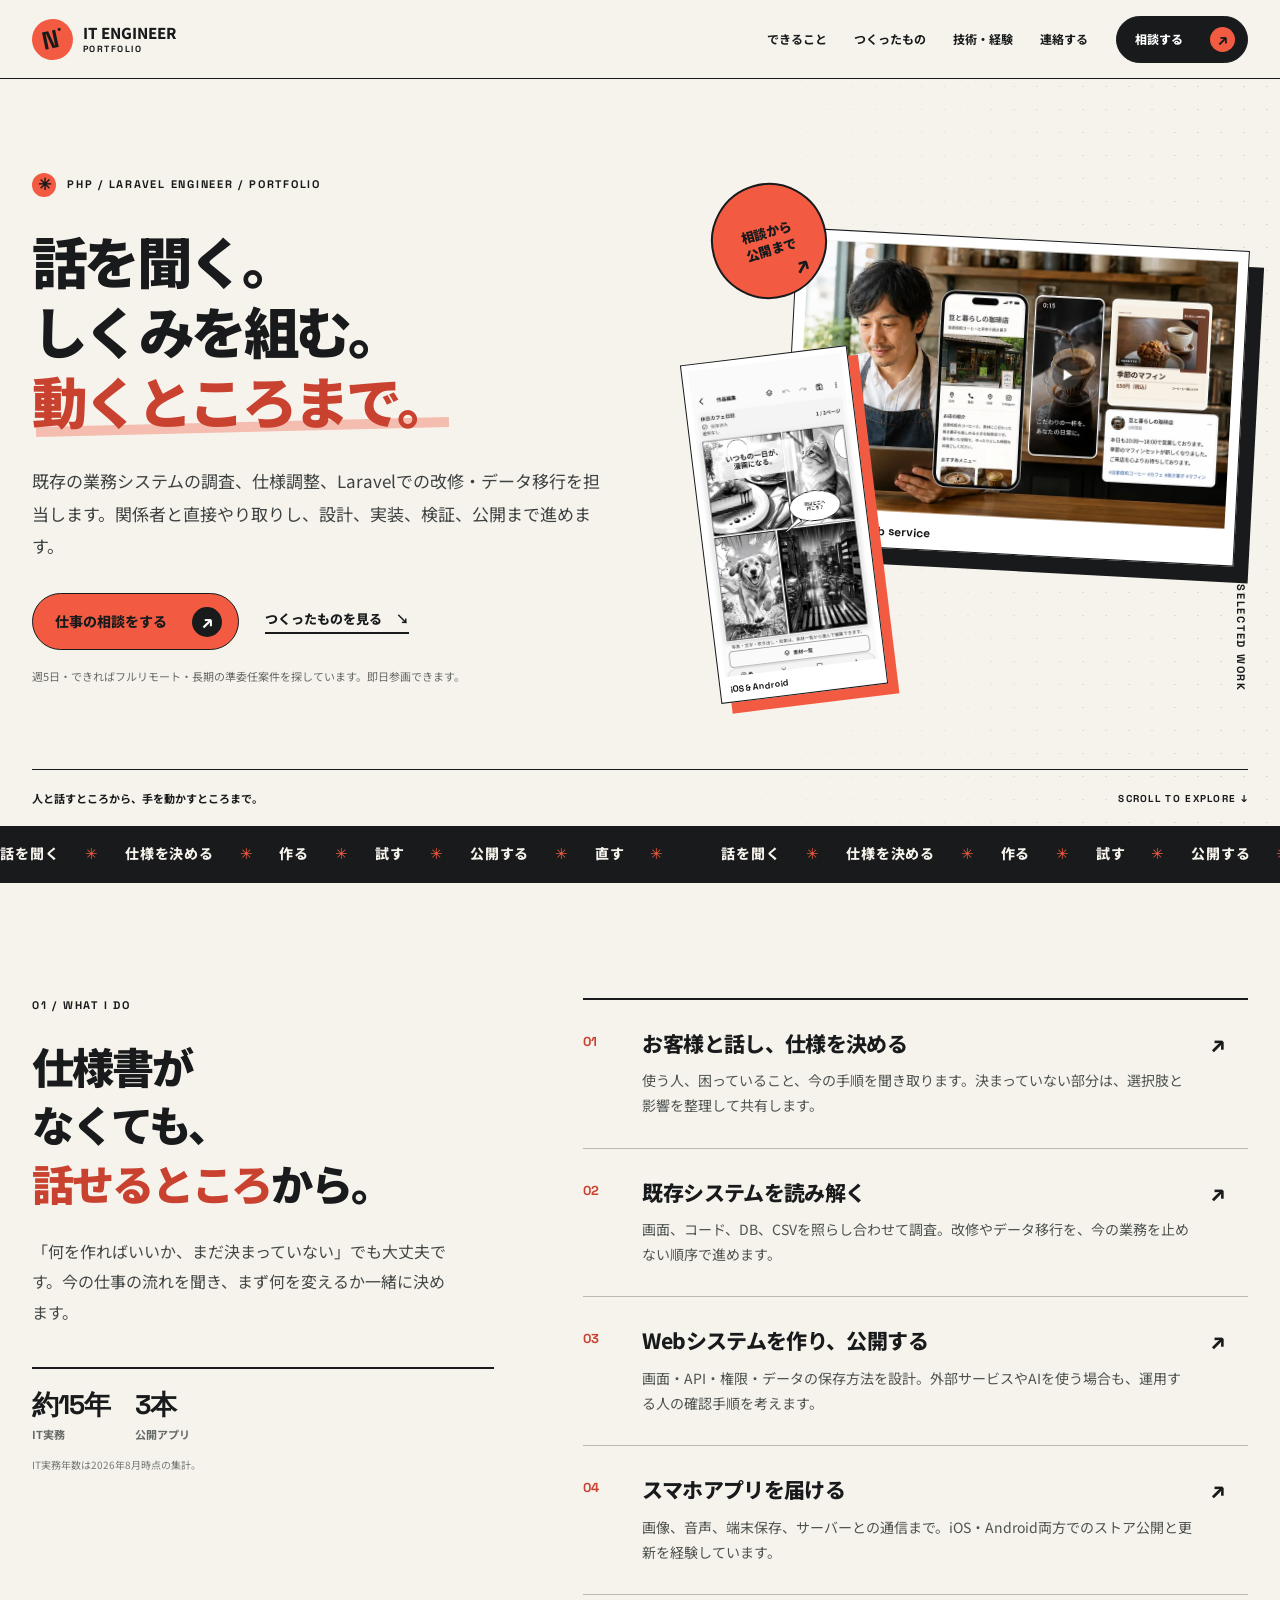
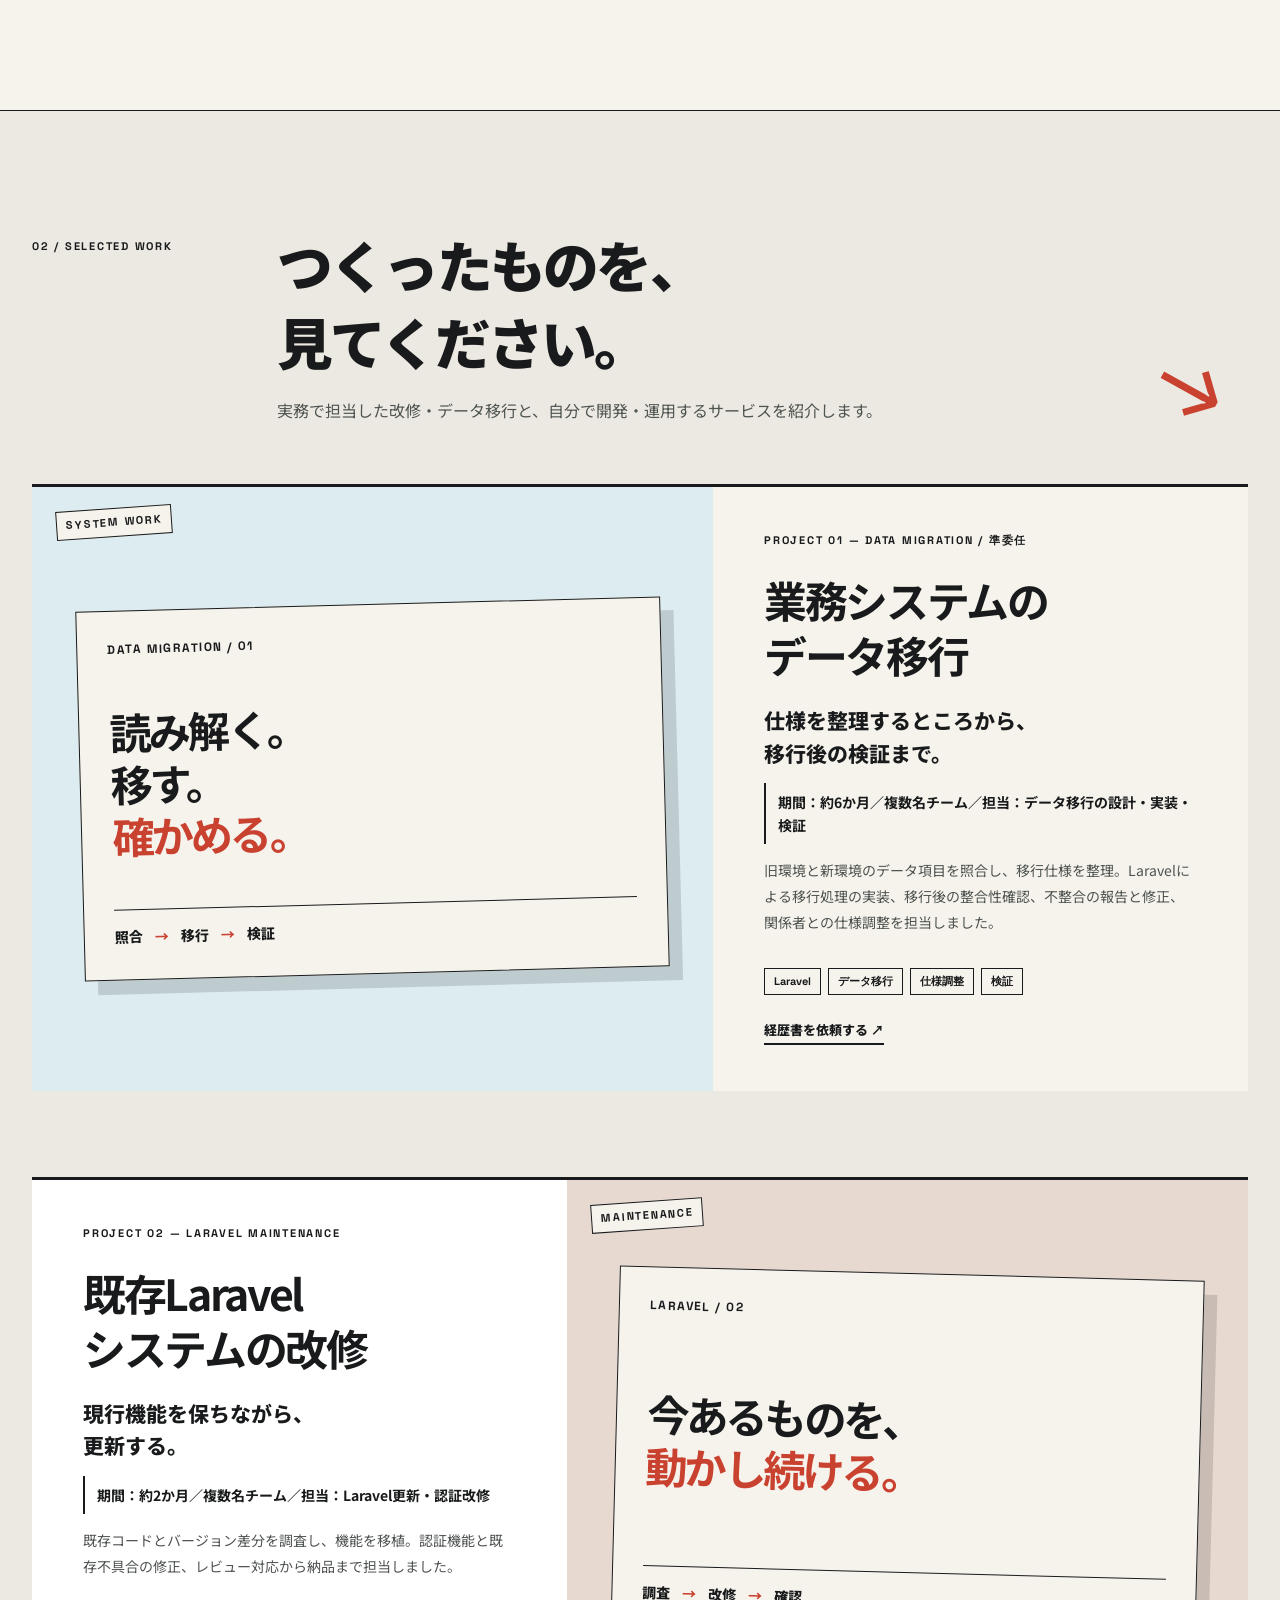
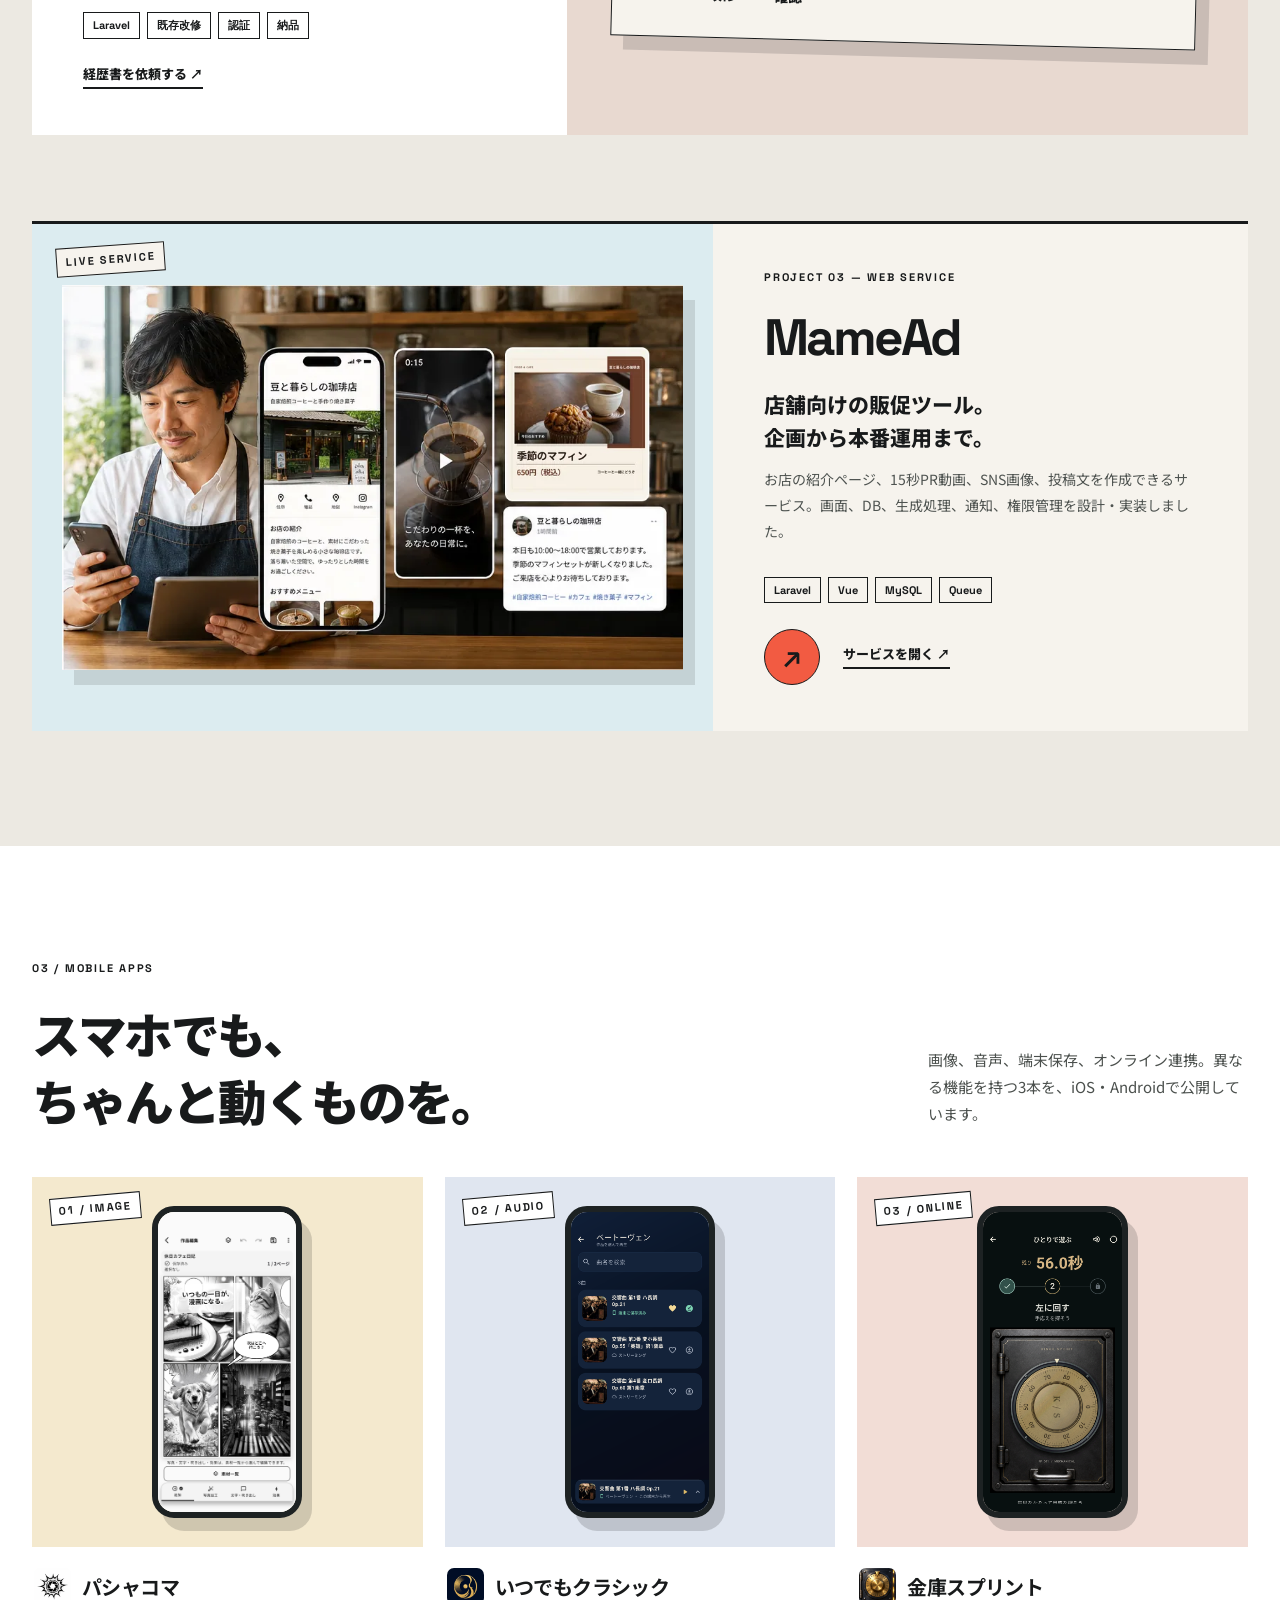
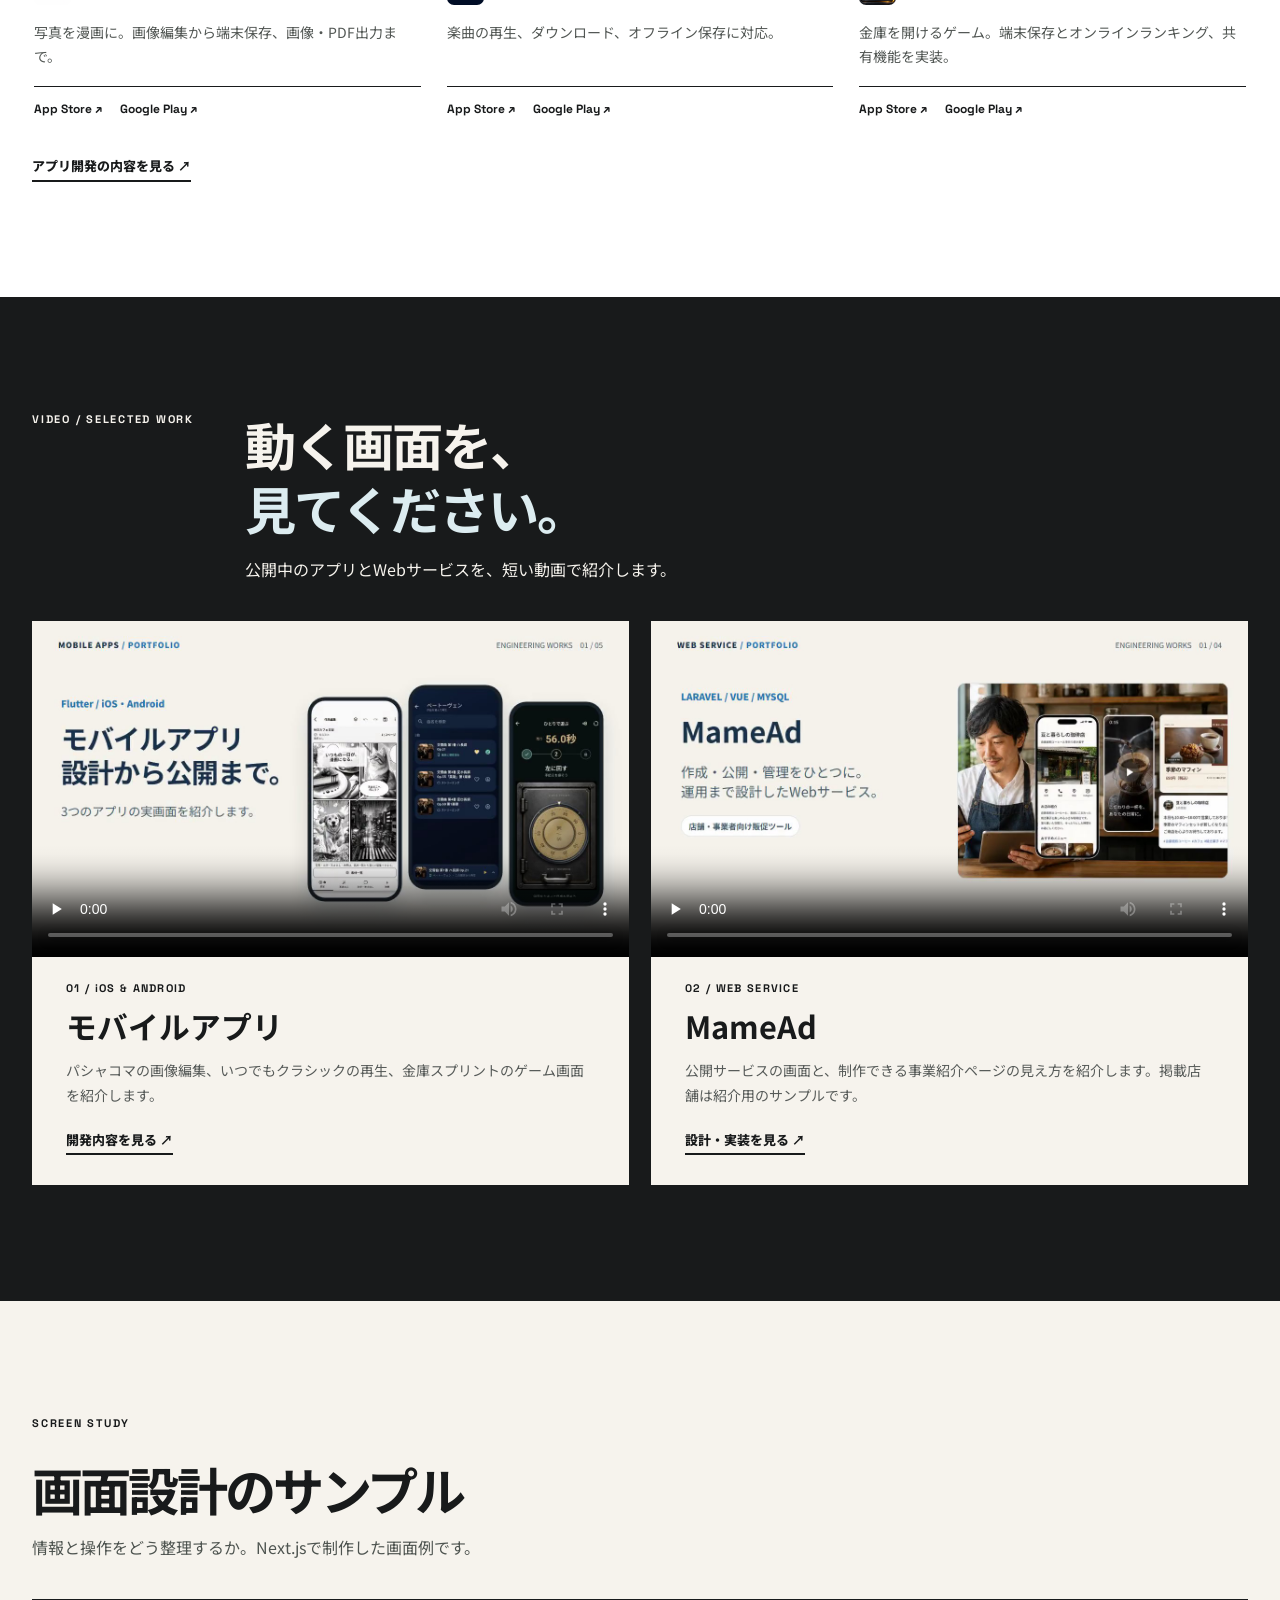
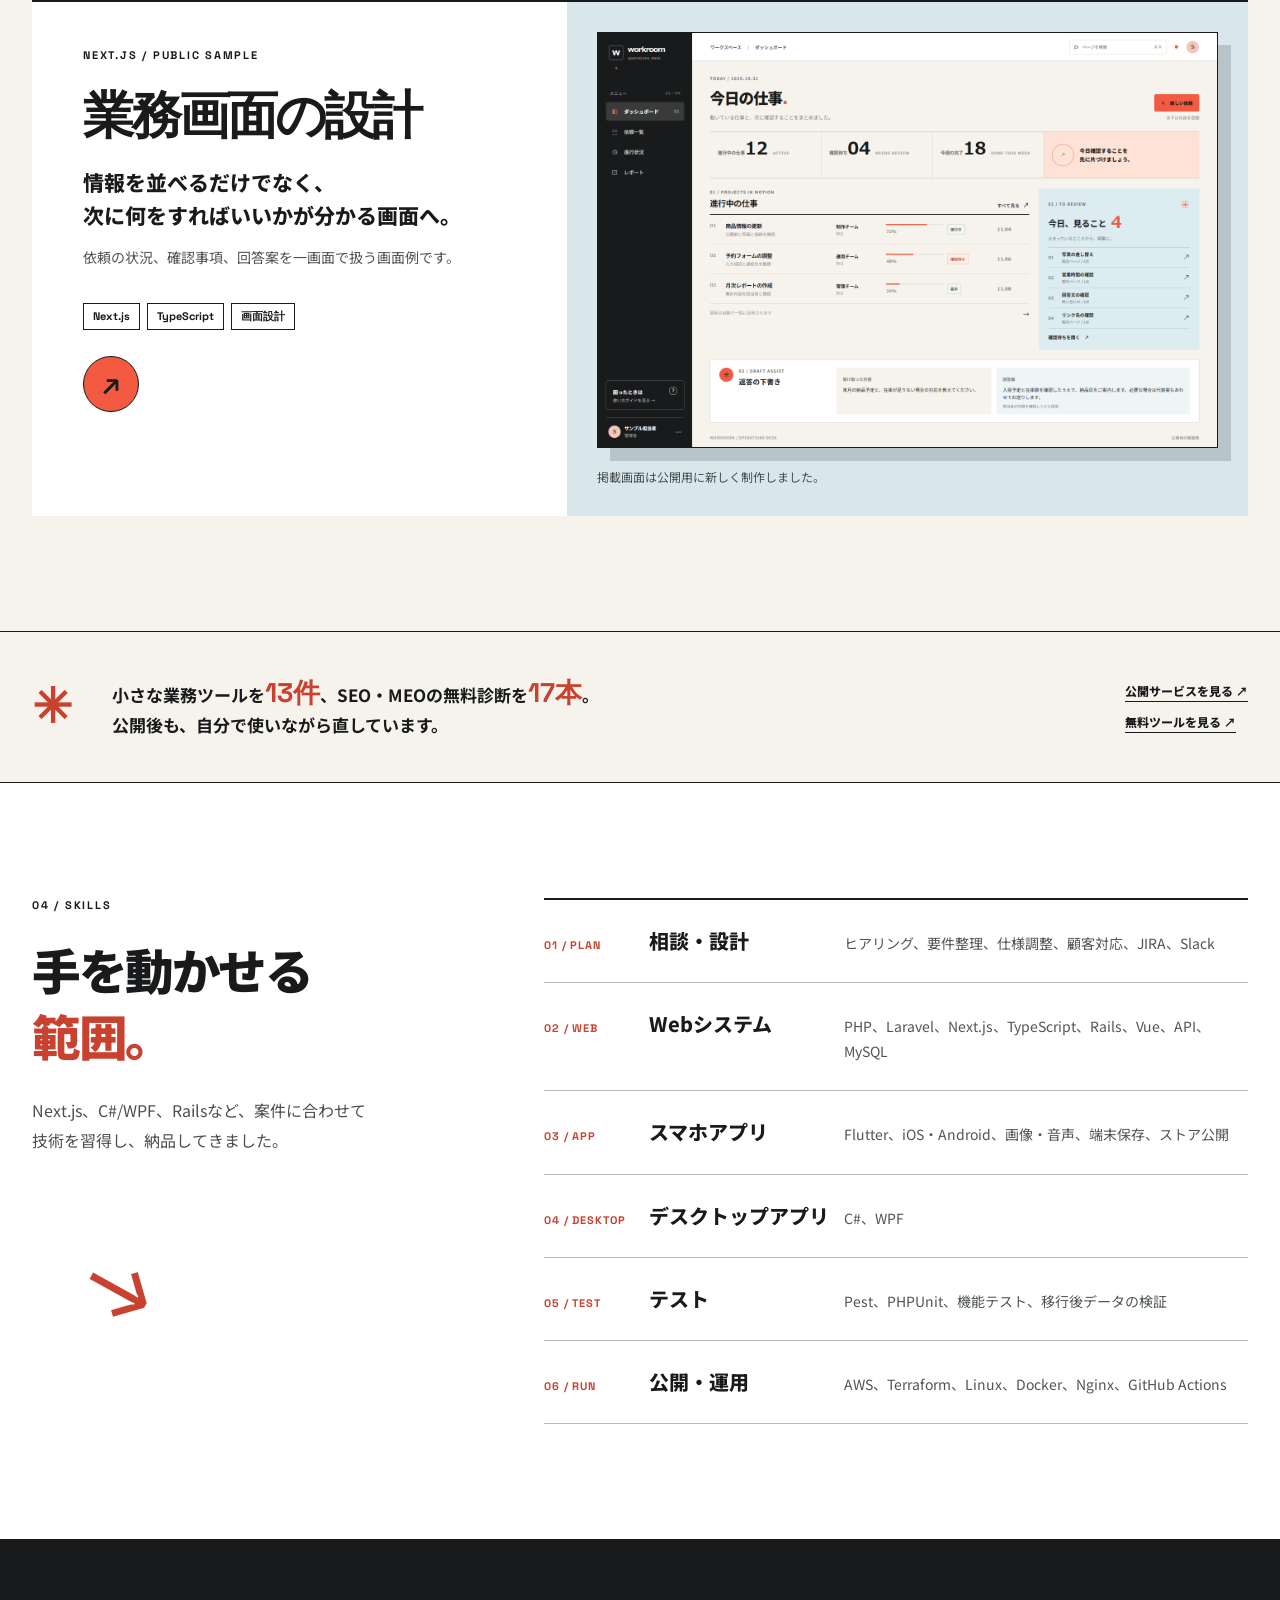
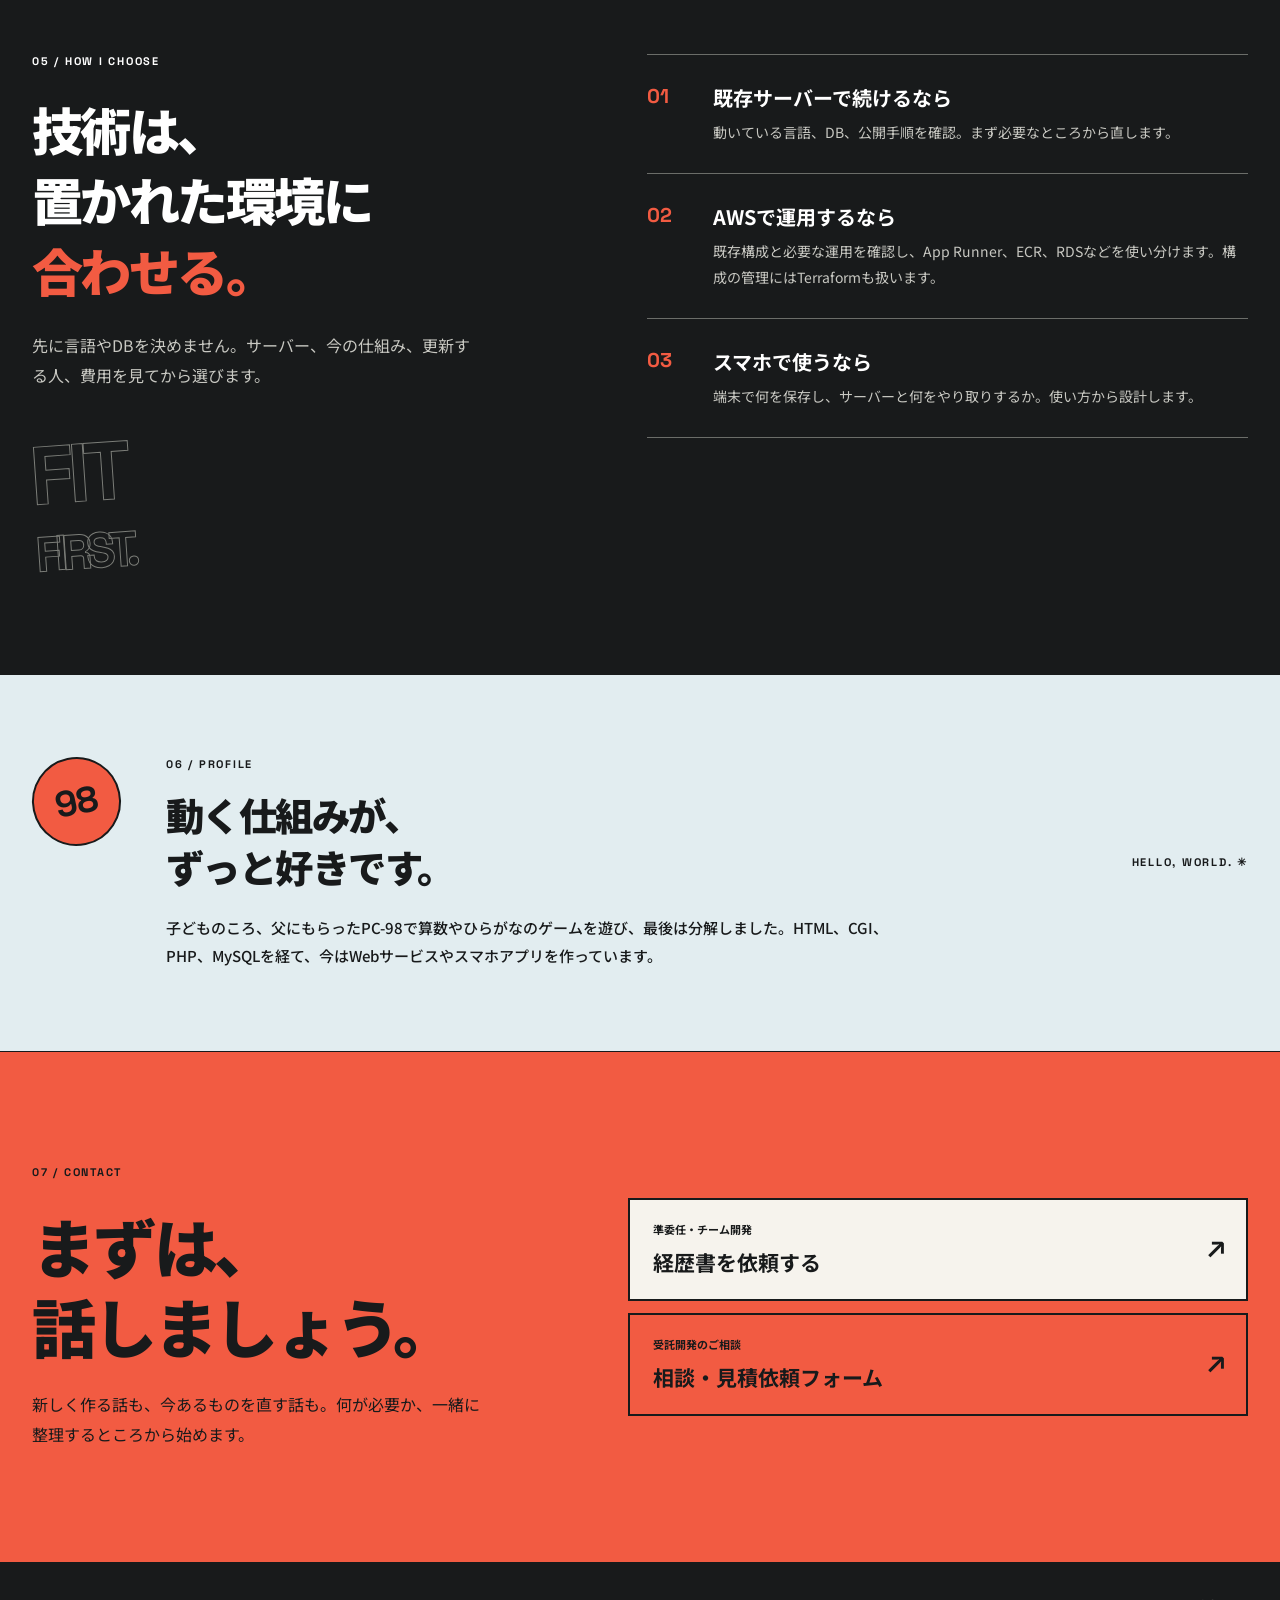
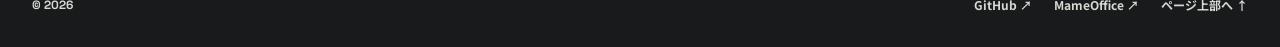
==== commit 8974036b: "参画条件を更新し開発デモ動画を掲載" ====
--- a/index.html
+++ b/index.html
@@ -56,7 +56,7 @@
         <div class="shell hero-layout">
           <div class="hero-copy">
             <p class="hero-overline">
-              <span class="tiny-sun" aria-hidden="true">✳</span> IT ENGINEER / PORTFOLIO
+              <span class="tiny-sun" aria-hidden="true">✳</span> PHP / LARAVEL ENGINEER / PORTFOLIO
             </p>
             <h1 id="hero-title">
               <span>話を聞く。</span><span>しくみを組む。</span
@@ -70,7 +70,7 @@
                 >仕事の相談をする <span aria-hidden="true">↗</span></a
               ><a class="under-link" href="#works">つくったものを見る <span aria-hidden="true">↘</span></a>
             </div>
-            <p class="hero-small">週5日・フルリモート・長期の準委任案件を探しています。11月から参画できます。</p>
+            <p class="hero-small">週5日・できればフルリモート・長期の準委任案件を探しています。即日参画できます。</p>
           </div>
           <div class="hero-art" aria-label="公開中のWebサービスとアプリの制作例">
             <figure class="hero-photo">
@@ -201,6 +201,7 @@
               <p class="project-kicker">PROJECT 01 — DATA MIGRATION / 準委任</p>
               <h3>業務システムの<br />データ移行</h3>
               <p class="project-short">仕様を整理するところから、<br />移行後の検証まで。</p>
+              <p class="project-scope">期間：約6か月／複数名チーム／担当：データ移行の設計・実装・検証</p>
               <p>旧環境と新環境のデータ項目を照合し、移行仕様を整理。Laravelによる移行処理の実装、移行後の整合性確認、不整合の報告と修正、関係者との仕様調整を担当しました。</p>
               <div class="project-meta"><span>Laravel</span><span>データ移行</span><span>仕様調整</span><span>検証</span></div>
               <a class="under-link case-contact-link" href="mailto:info@mameoffice.com?subject=%E6%BA%96%E5%A7%94%E4%BB%BB%E3%83%BB%E9%96%8B%E7%99%BA%E6%A1%88%E4%BB%B6%E3%81%AE%E3%81%94%E7%9B%B8%E8%AB%87">経歴書を依頼する ↗</a>
@@ -211,6 +212,7 @@
               <p class="project-kicker">PROJECT 02 — LARAVEL MAINTENANCE</p>
               <h3>既存Laravel<br />システムの改修</h3>
               <p class="project-short">現行機能を保ちながら、<br />更新する。</p>
+              <p class="project-scope">期間：約2か月／複数名チーム／担当：Laravel更新・認証改修</p>
               <p>既存コードとバージョン差分を調査し、機能を移植。認証機能と既存不具合の修正、レビュー対応から納品まで担当しました。</p>
               <div class="project-meta"><span>Laravel</span><span>既存改修</span><span>認証</span><span>納品</span></div>
               <a class="under-link case-contact-link" href="mailto:info@mameoffice.com?subject=%E6%BA%96%E5%A7%94%E4%BB%BB%E3%83%BB%E9%96%8B%E7%99%BA%E6%A1%88%E4%BB%B6%E3%81%AE%E3%81%94%E7%9B%B8%E8%AB%87">経歴書を依頼する ↗</a>
@@ -367,6 +369,48 @@
         </div>
       </section>
 
+      <section class="section demo-section" id="demos" aria-labelledby="demos-title">
+        <div class="shell">
+          <div class="demo-heading">
+            <p class="section-no">VIDEO / SELECTED WORK</p>
+            <div>
+              <h2 id="demos-title">動く画面を、<br /><em>見てください。</em></h2>
+              <p>公開中のアプリとWebサービスを、短い動画で紹介します。</p>
+            </div>
+          </div>
+          <div class="demo-grid">
+            <article class="demo-card">
+              <div class="demo-frame">
+                <video controls playsinline preload="none" poster="./assets/videos/apps-demo-poster.jpg" aria-label="公開中のiOS・Androidアプリ3本の紹介動画">
+                  <source src="./assets/videos/apps-demo.mp4" type="video/mp4" />
+                  お使いのブラウザでは動画を再生できません。
+                </video>
+              </div>
+              <div class="demo-copy">
+                <p>01 / iOS &amp; ANDROID</p>
+                <h3>モバイルアプリ</h3>
+                <p>パシャコマの画像編集、いつでもクラシックの再生、金庫スプリントのゲーム画面を紹介します。</p>
+                <a class="under-link" href="./projects/flutter.html">開発内容を見る ↗</a>
+              </div>
+            </article>
+            <article class="demo-card">
+              <div class="demo-frame">
+                <video controls playsinline preload="none" poster="./assets/videos/mamead-demo-poster.jpg" aria-label="MameAdのWebサービス画面と紹介ページの動画">
+                  <source src="./assets/videos/mamead-demo.mp4" type="video/mp4" />
+                  お使いのブラウザでは動画を再生できません。
+                </video>
+              </div>
+              <div class="demo-copy">
+                <p>02 / WEB SERVICE</p>
+                <h3>MameAd</h3>
+                <p>公開サービスの画面と、制作できる事業紹介ページの見え方を紹介します。掲載店舗は紹介用のサンプルです。</p>
+                <a class="under-link" href="./projects/mamead.html">設計・実装を見る ↗</a>
+              </div>
+            </article>
+          </div>
+        </div>
+      </section>
+
       <section class="section sample-section" id="sample" aria-labelledby="sample-title">
         <div class="shell">
           <div class="sample-heading">
--- a/home-playful.css
+++ b/home-playful.css
@@ -690,6 +690,15 @@
   font-size: 14px;
   line-height: 1.85;
 }
+.project-copy > p.project-scope {
+  margin: 0 0 14px;
+  padding: 8px 0 8px 12px;
+  border-left: 2px solid var(--ink);
+  color: var(--ink);
+  font-size: 14px;
+  font-weight: 700;
+  line-height: 1.6;
+}
 .project-meta {
   display: flex;
   flex-wrap: wrap;
@@ -1032,6 +1041,80 @@
 .footer-inner a:hover {
   color: var(--coral);
 }
+.demo-section {
+  background: var(--ink);
+  color: var(--paper);
+}
+.demo-heading {
+  display: grid;
+  grid-template-columns: 185px minmax(0, 1fr);
+  gap: 28px;
+  margin-bottom: 38px;
+}
+.demo-heading h2 {
+  margin-bottom: 16px;
+  font-size: clamp(34px, 4vw, 56px);
+  line-height: 1.25;
+  letter-spacing: -0.04em;
+}
+.demo-heading h2 em {
+  color: var(--ice);
+  font-style: normal;
+}
+.demo-heading p:last-child {
+  margin-bottom: 0;
+}
+.demo-grid {
+  display: grid;
+  grid-template-columns: repeat(2, minmax(0, 1fr));
+  gap: 22px;
+}
+.demo-card {
+  min-width: 0;
+  background: var(--paper);
+  color: var(--ink);
+}
+.demo-frame {
+  aspect-ratio: 16 / 9;
+  background: #10171a;
+}
+.demo-frame video {
+  display: block;
+  width: 100%;
+  height: 100%;
+  object-fit: cover;
+}
+.demo-copy {
+  padding: 24px clamp(20px, 3vw, 34px) 30px;
+}
+.demo-copy > p:first-child {
+  margin-bottom: 10px;
+  font: 700 11px var(--latin);
+  letter-spacing: 0.12em;
+}
+.demo-copy h3 {
+  margin-bottom: 12px;
+  font-size: clamp(24px, 2.4vw, 32px);
+  line-height: 1.35;
+}
+.demo-copy > p:not(:first-child) {
+  min-height: 3.5em;
+  margin-bottom: 18px;
+  color: var(--muted);
+  font-size: 14px;
+  line-height: 1.75;
+}
+@media (max-width: 760px) {
+  .demo-heading {
+    display: block;
+  }
+  .demo-grid {
+    grid-template-columns: 1fr;
+  }
+  .demo-copy > p:not(:first-child) {
+    min-height: 0;
+  }
+}
 @media (max-width: 1070px) {
   .header-inner {
     gap: 18px;
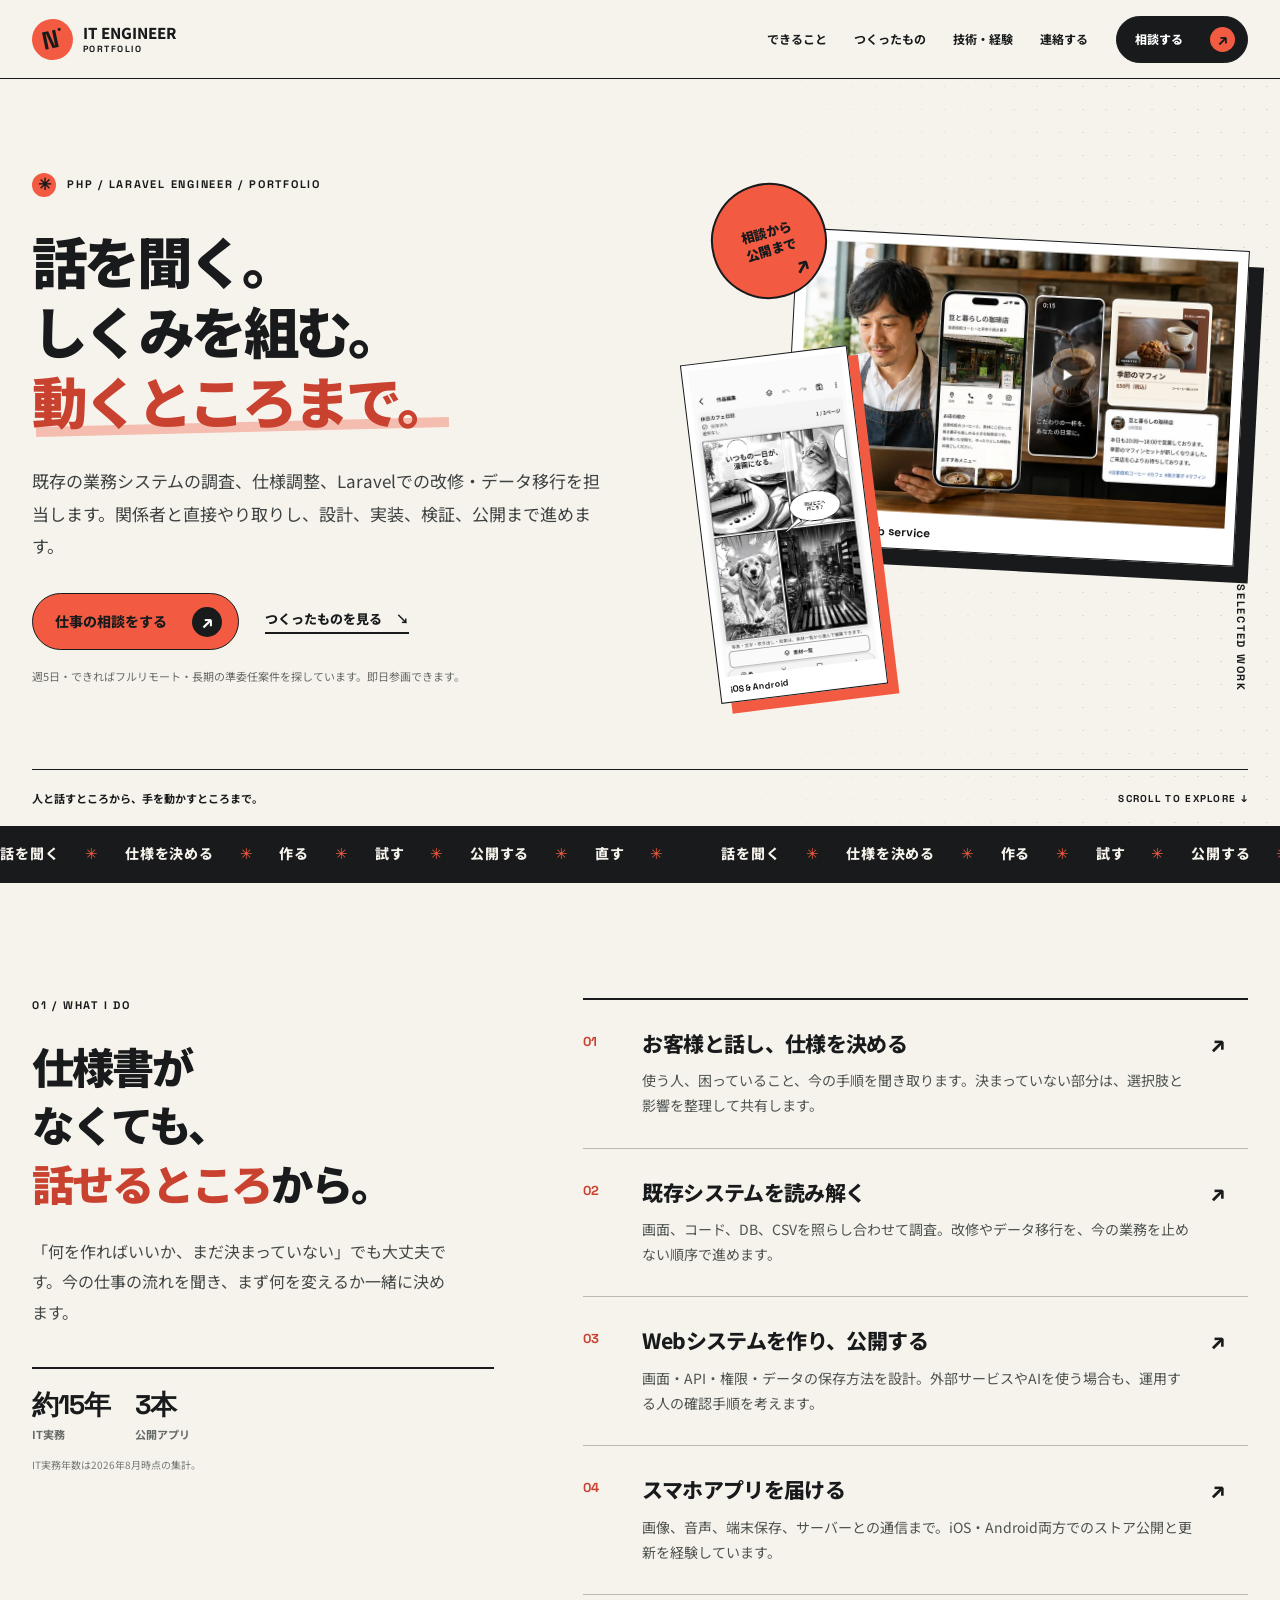
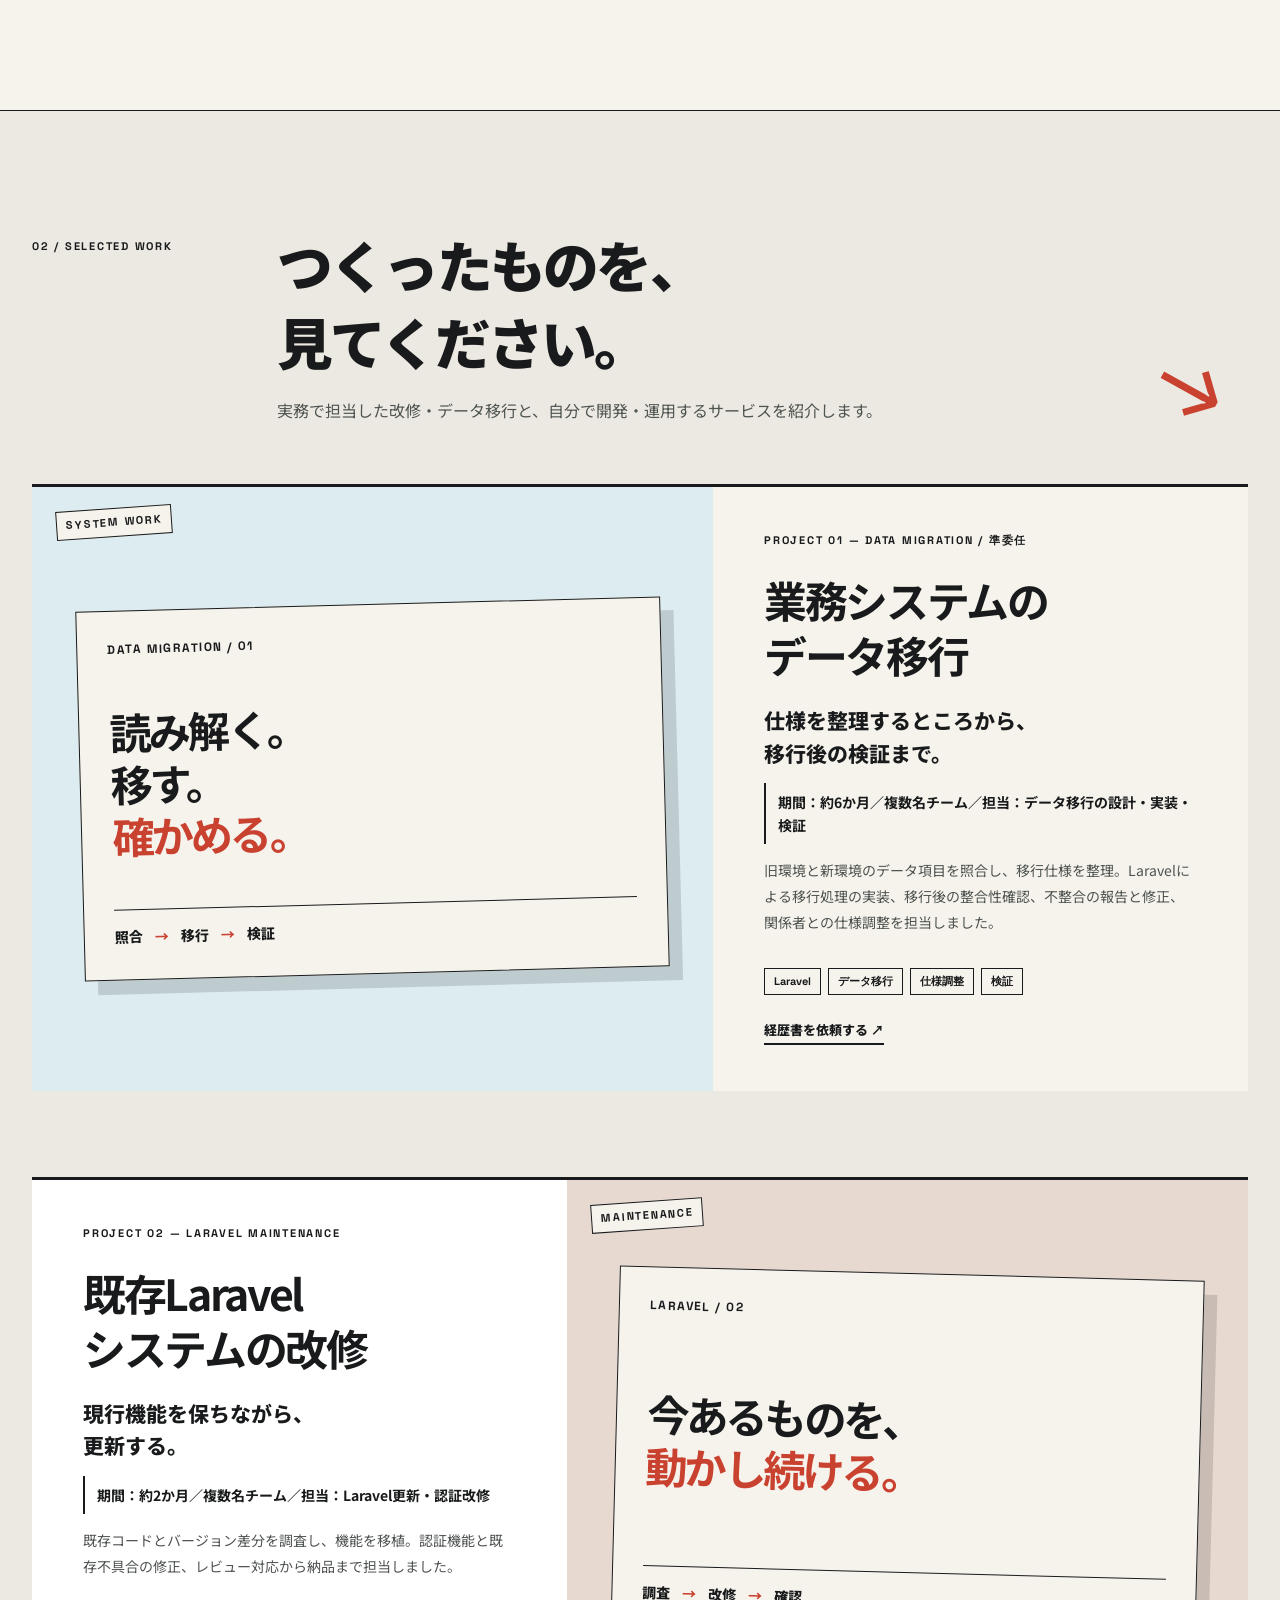
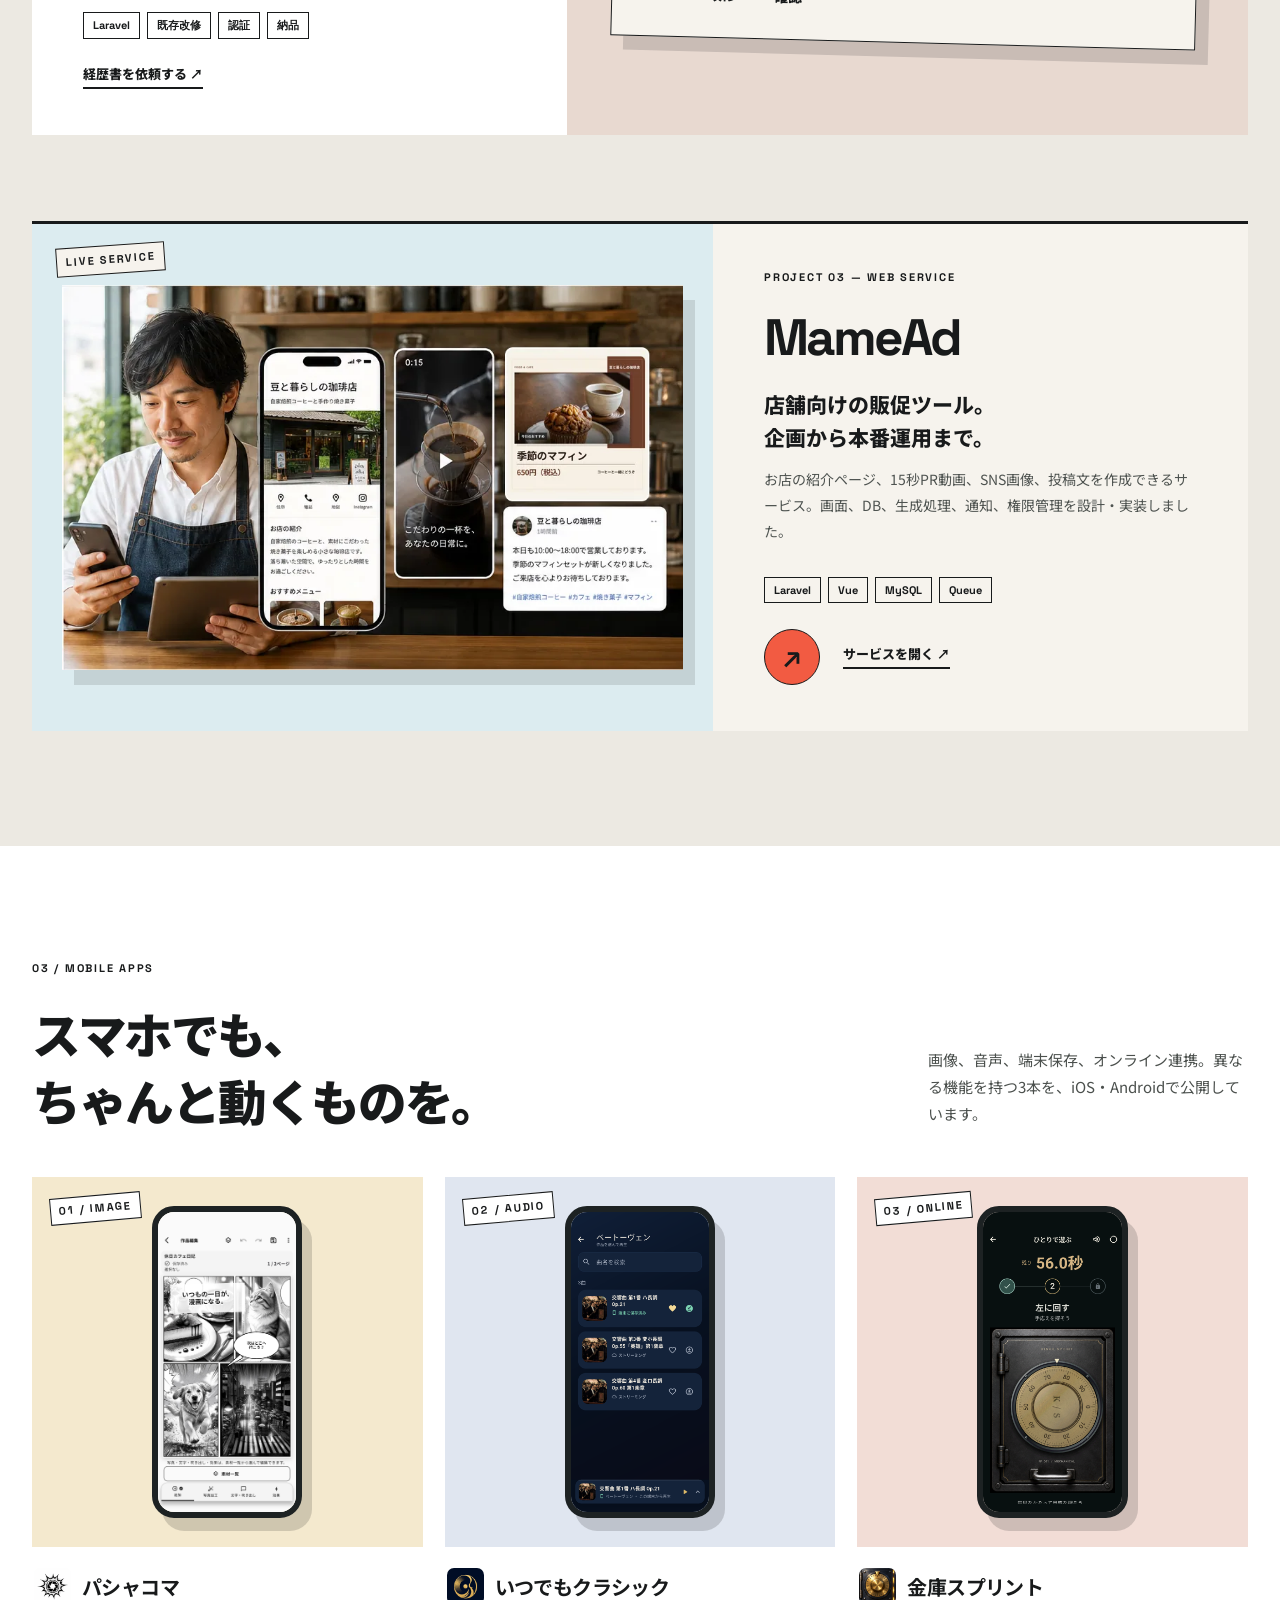
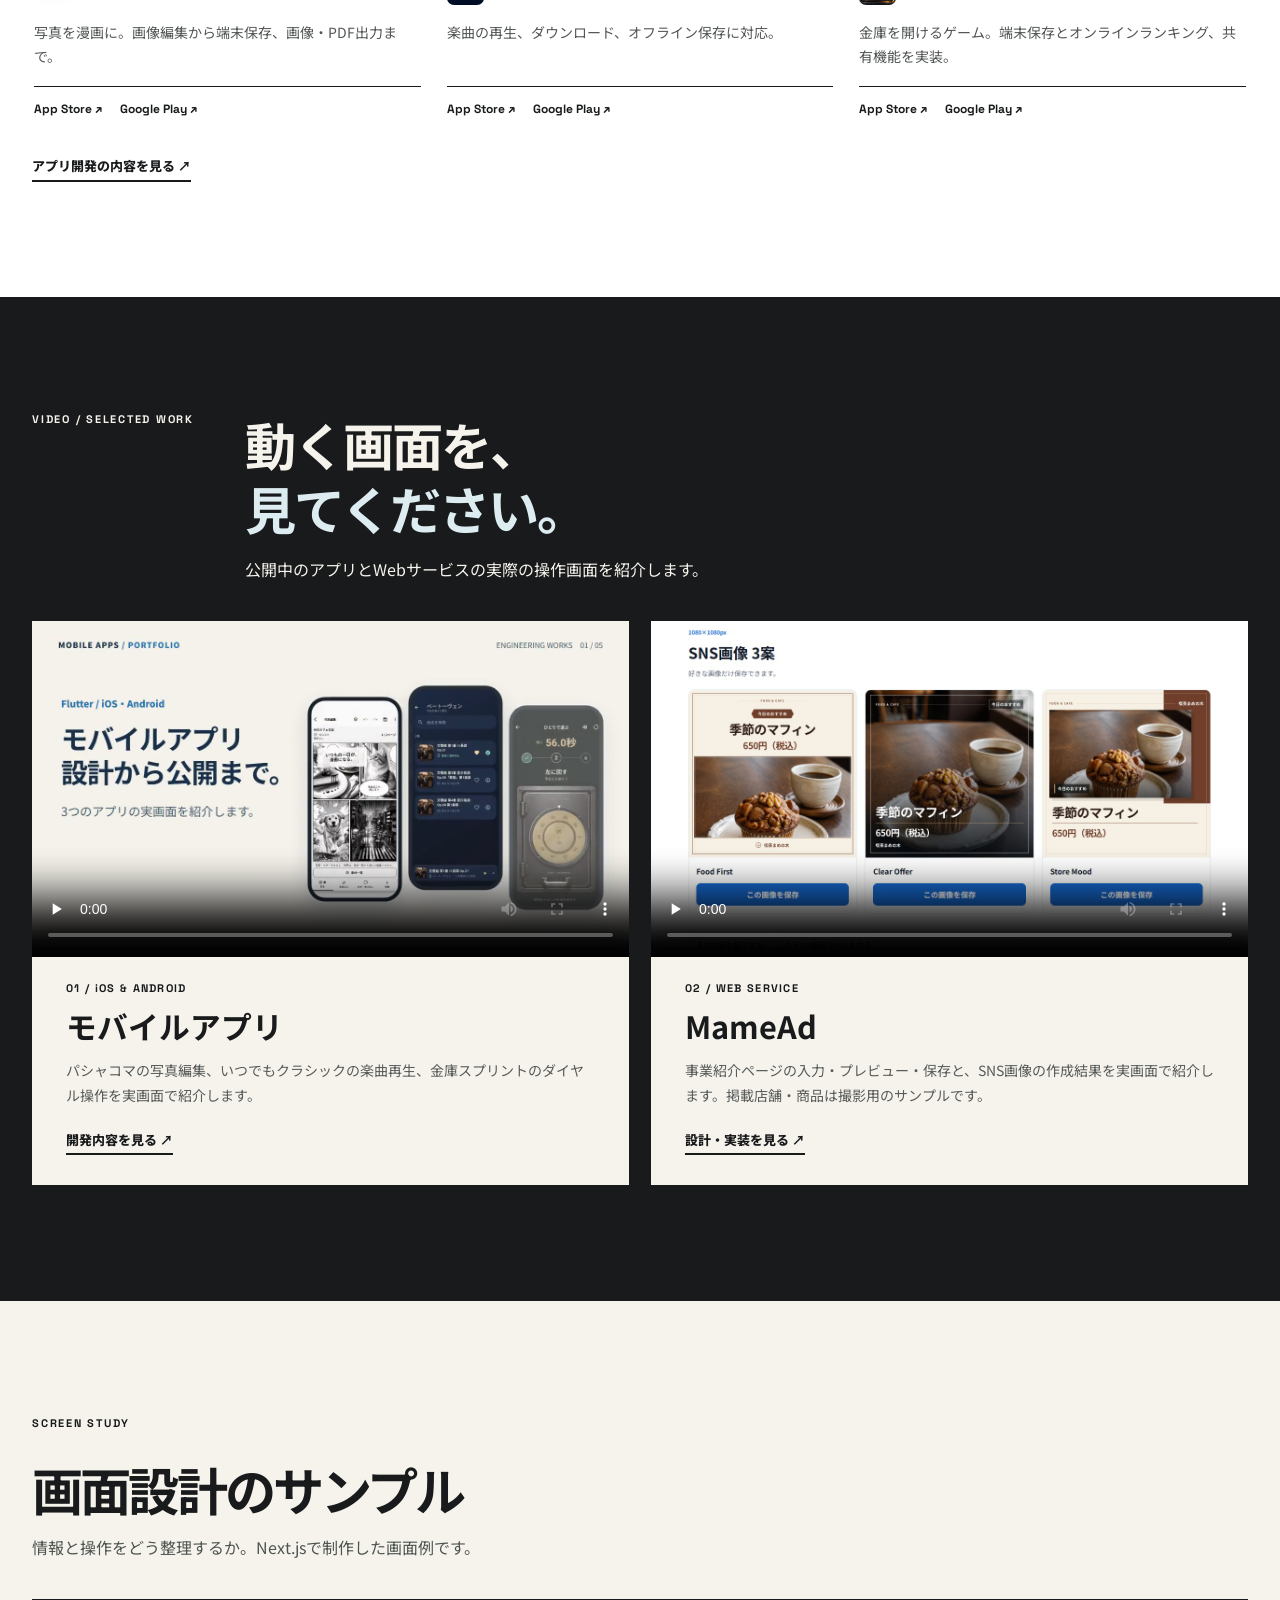
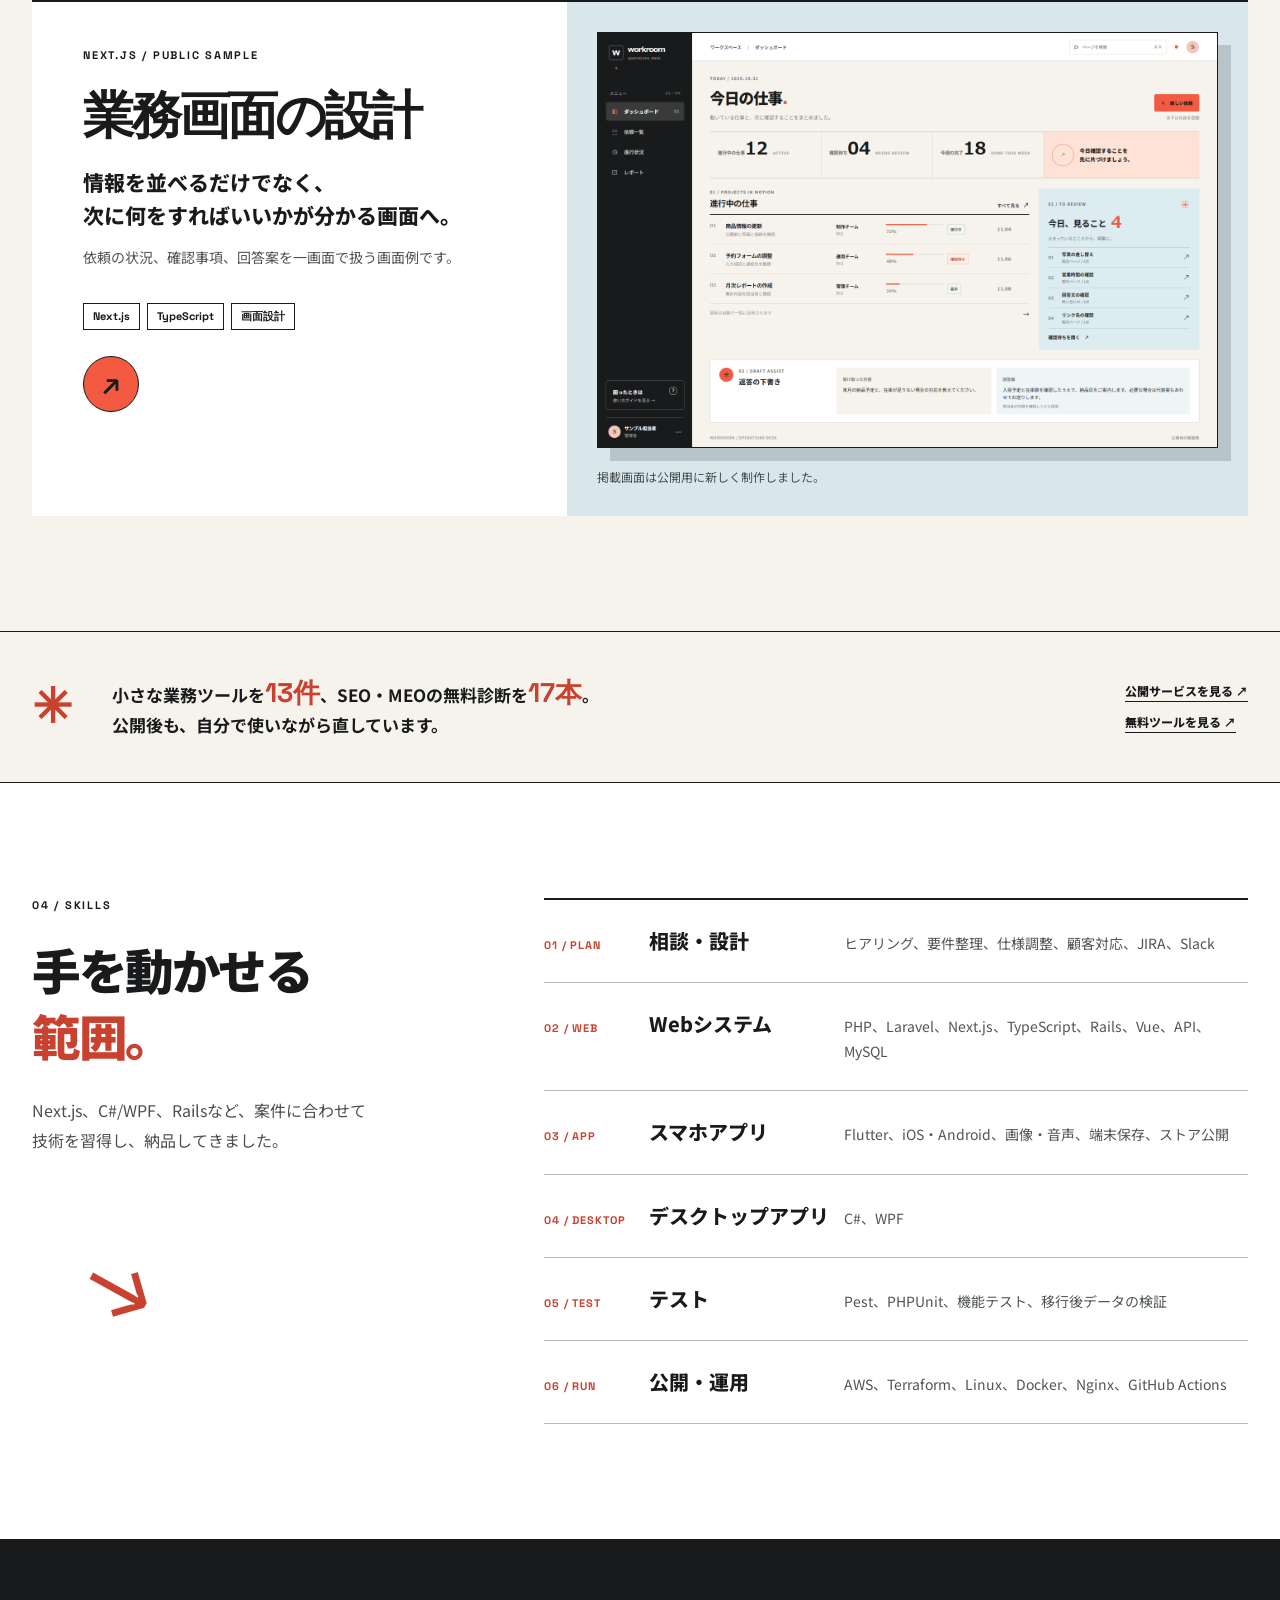
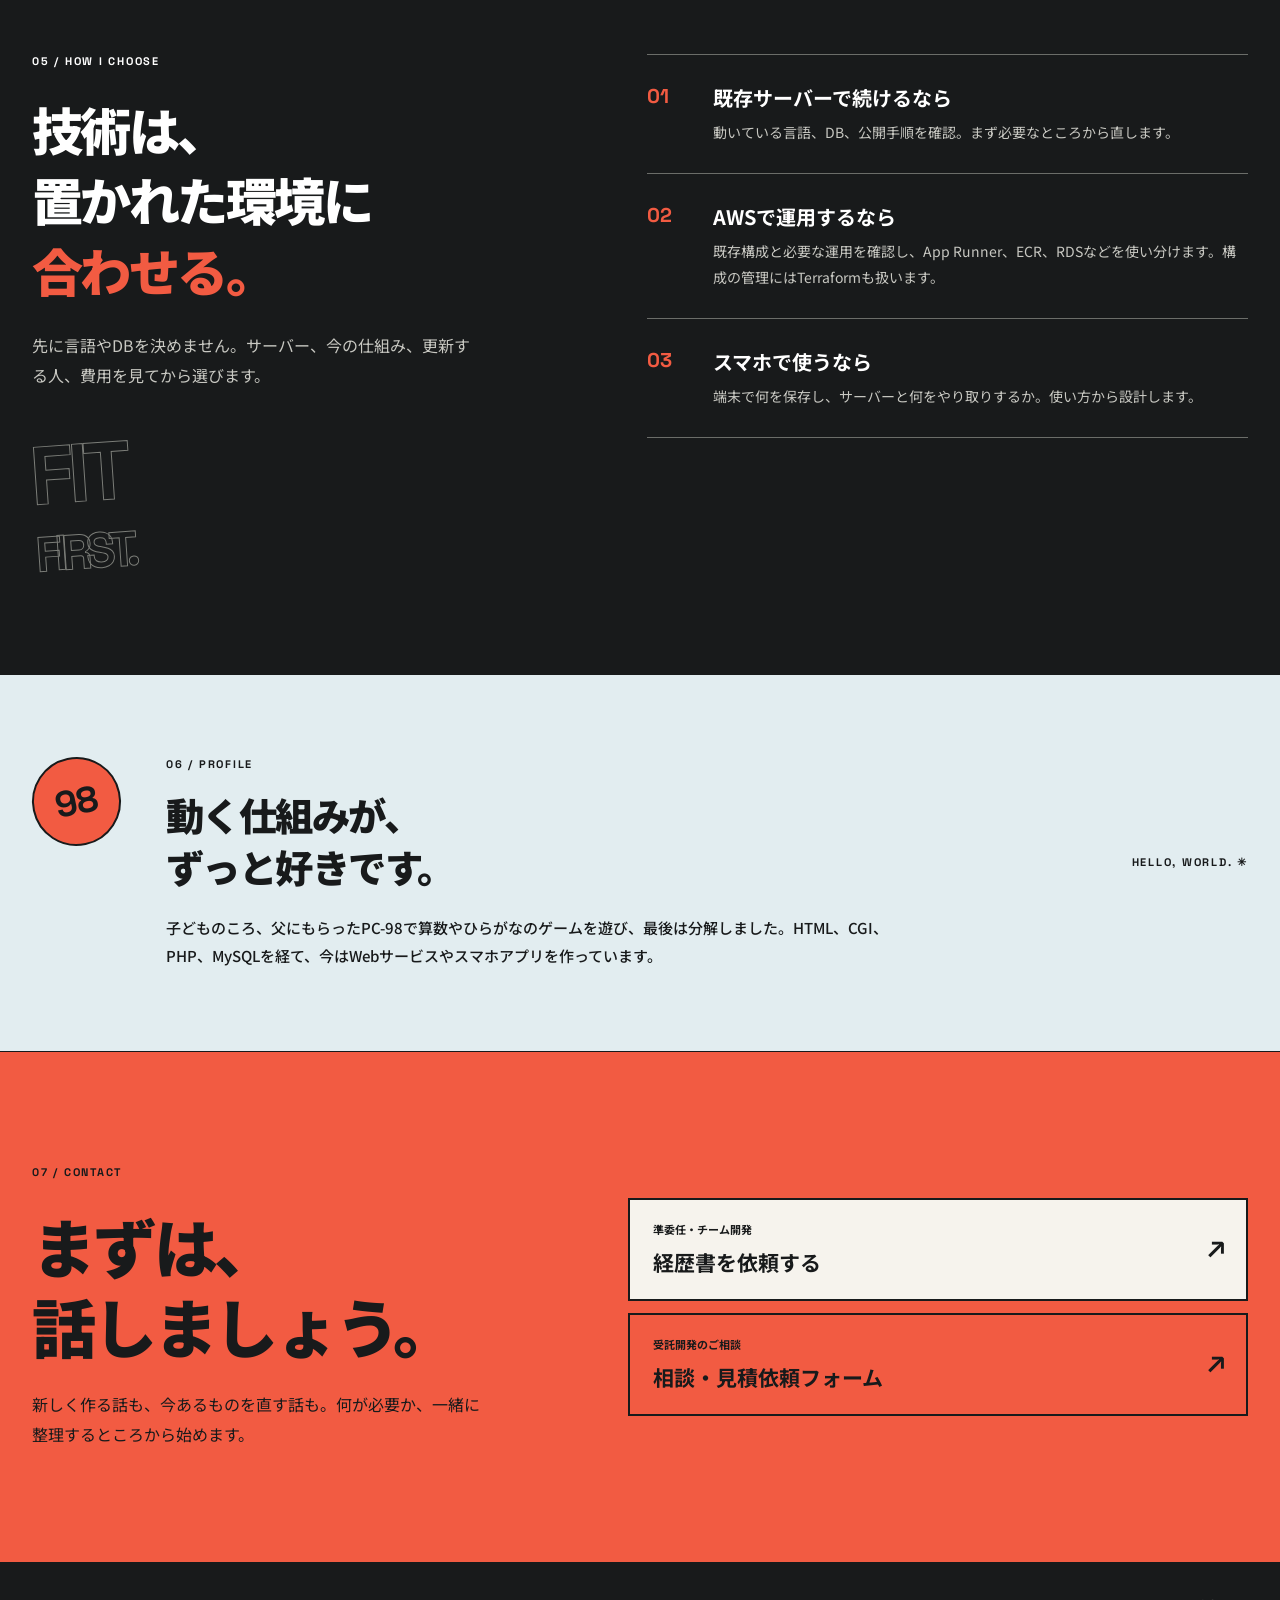
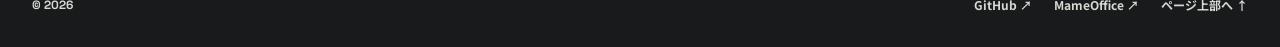
==== commit 70911260: "Replace portfolio demos with real operation footage" ====
--- a/index.html
+++ b/index.html
@@ -375,7 +375,7 @@
             <p class="section-no">VIDEO / SELECTED WORK</p>
             <div>
               <h2 id="demos-title">動く画面を、<br /><em>見てください。</em></h2>
-              <p>公開中のアプリとWebサービスを、短い動画で紹介します。</p>
+              <p>公開中のアプリとWebサービスの実際の操作画面を紹介します。</p>
             </div>
           </div>
           <div class="demo-grid">
@@ -389,13 +389,13 @@
               <div class="demo-copy">
                 <p>01 / iOS &amp; ANDROID</p>
                 <h3>モバイルアプリ</h3>
-                <p>パシャコマの画像編集、いつでもクラシックの再生、金庫スプリントのゲーム画面を紹介します。</p>
+                <p>パシャコマの写真編集、いつでもクラシックの楽曲再生、金庫スプリントのダイヤル操作を実画面で紹介します。</p>
                 <a class="under-link" href="./projects/flutter.html">開発内容を見る ↗</a>
               </div>
             </article>
             <article class="demo-card">
               <div class="demo-frame">
-                <video controls playsinline preload="none" poster="./assets/videos/mamead-demo-poster.jpg" aria-label="MameAdのWebサービス画面と紹介ページの動画">
+                <video controls playsinline preload="none" poster="./assets/videos/mamead-demo-poster.jpg" aria-label="MameAdのページ編集とSNS画像作成の実操作動画">
                   <source src="./assets/videos/mamead-demo.mp4" type="video/mp4" />
                   お使いのブラウザでは動画を再生できません。
                 </video>
@@ -403,7 +403,7 @@
               <div class="demo-copy">
                 <p>02 / WEB SERVICE</p>
                 <h3>MameAd</h3>
-                <p>公開サービスの画面と、制作できる事業紹介ページの見え方を紹介します。掲載店舗は紹介用のサンプルです。</p>
+                <p>事業紹介ページの入力・プレビュー・保存と、SNS画像の作成結果を実画面で紹介します。掲載店舗・商品は撮影用のサンプルです。</p>
                 <a class="under-link" href="./projects/mamead.html">設計・実装を見る ↗</a>
               </div>
             </article>
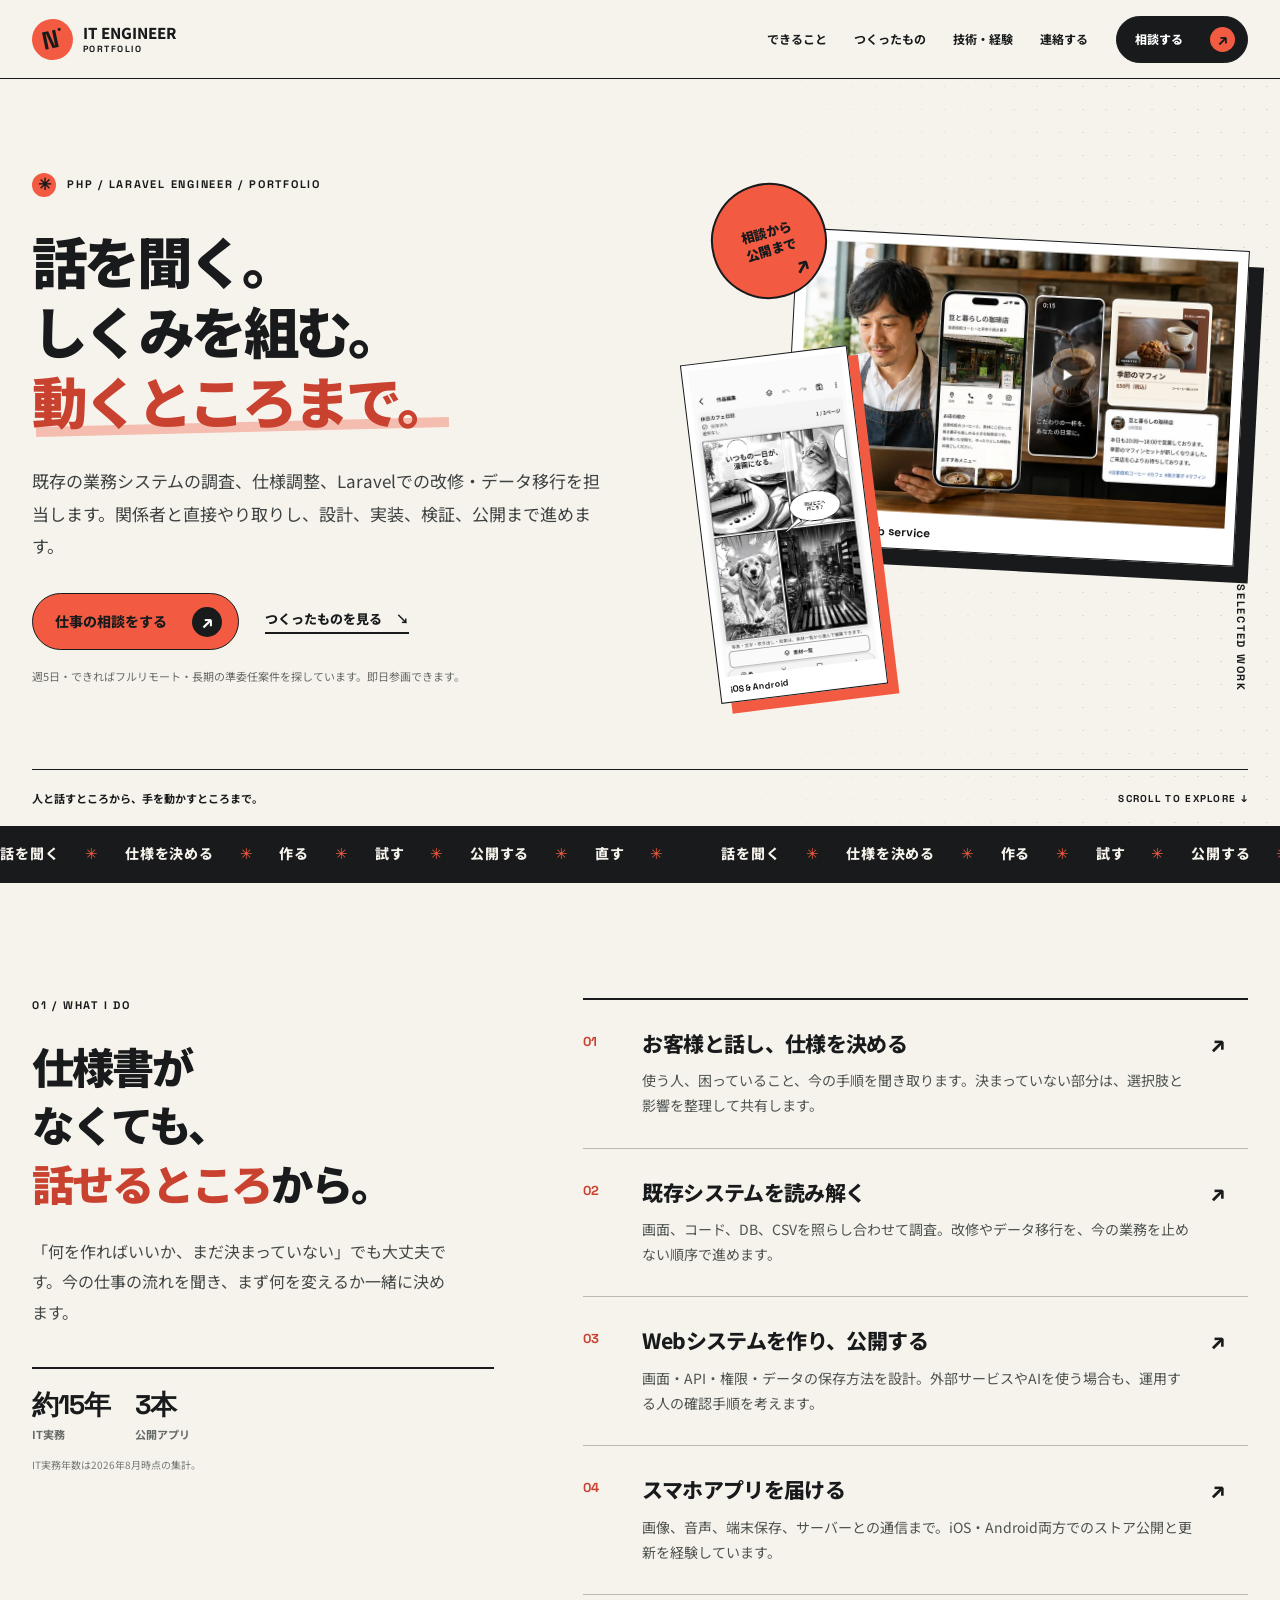
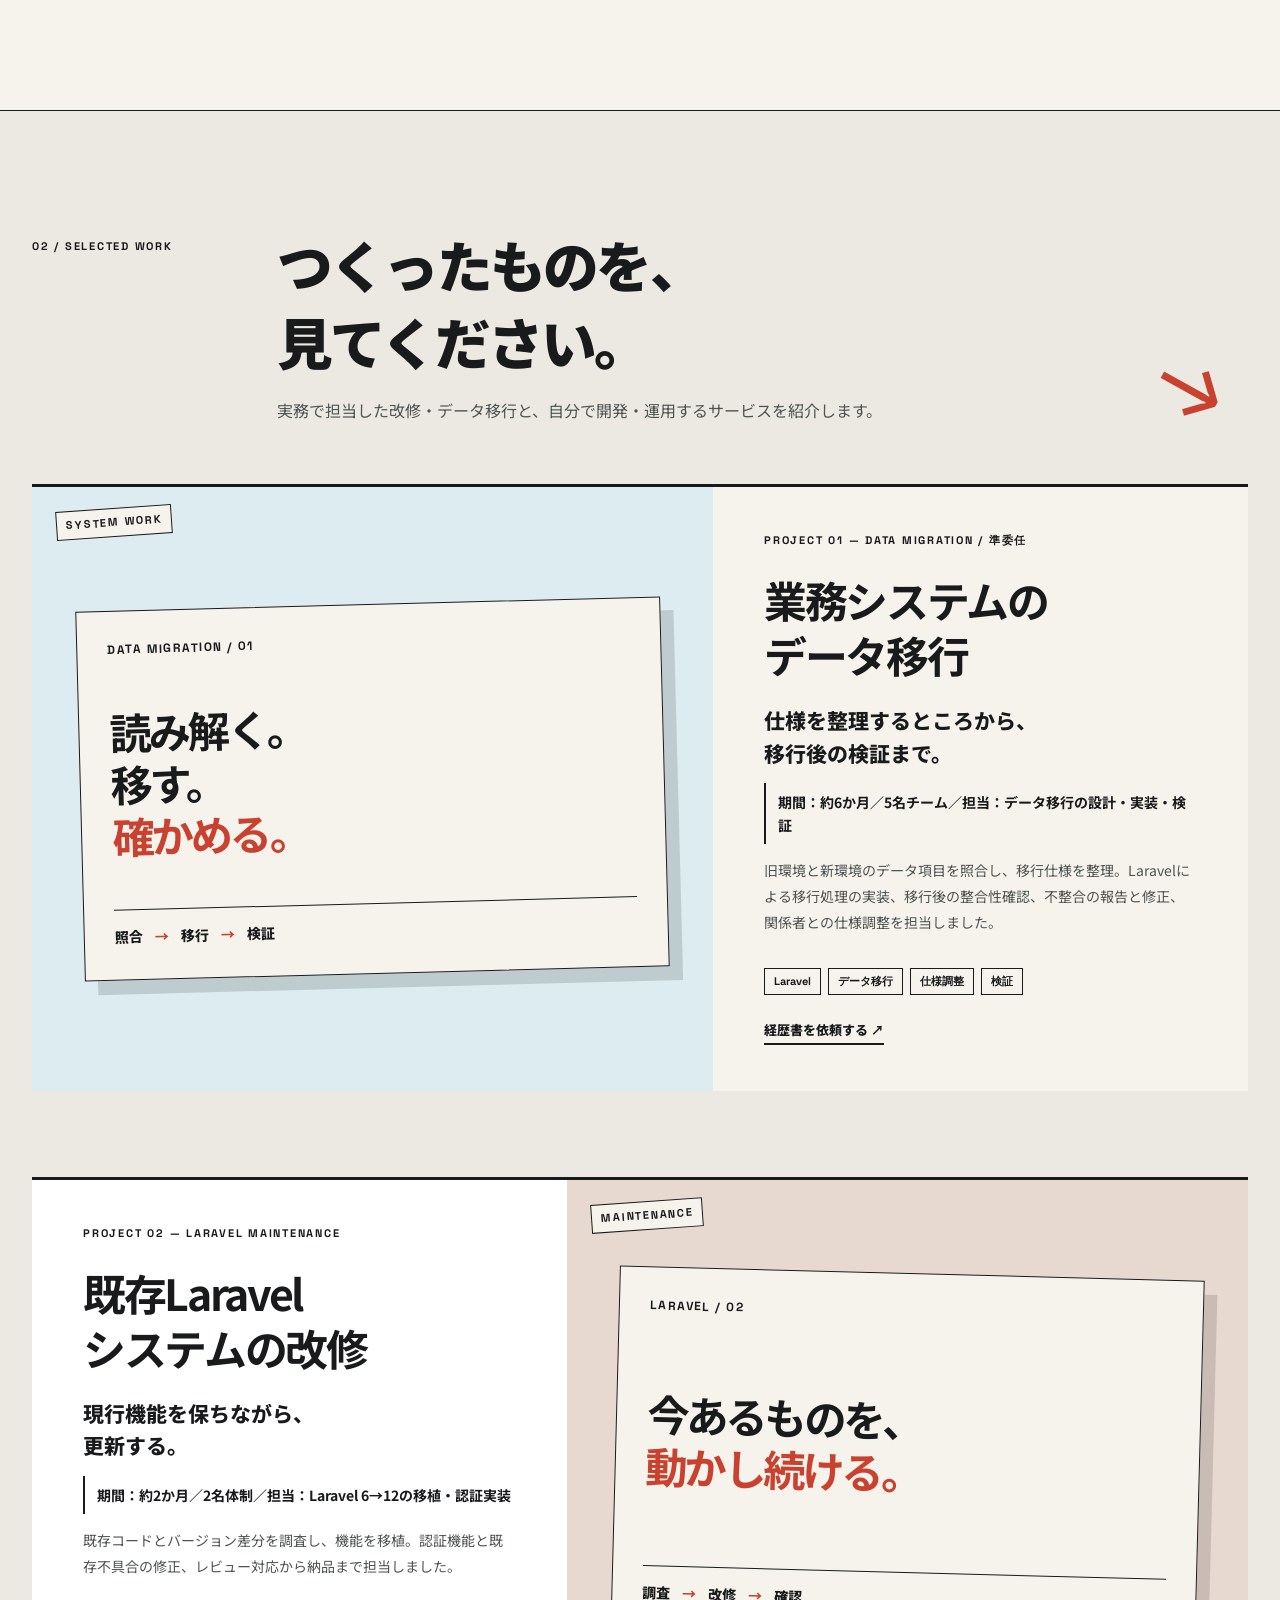
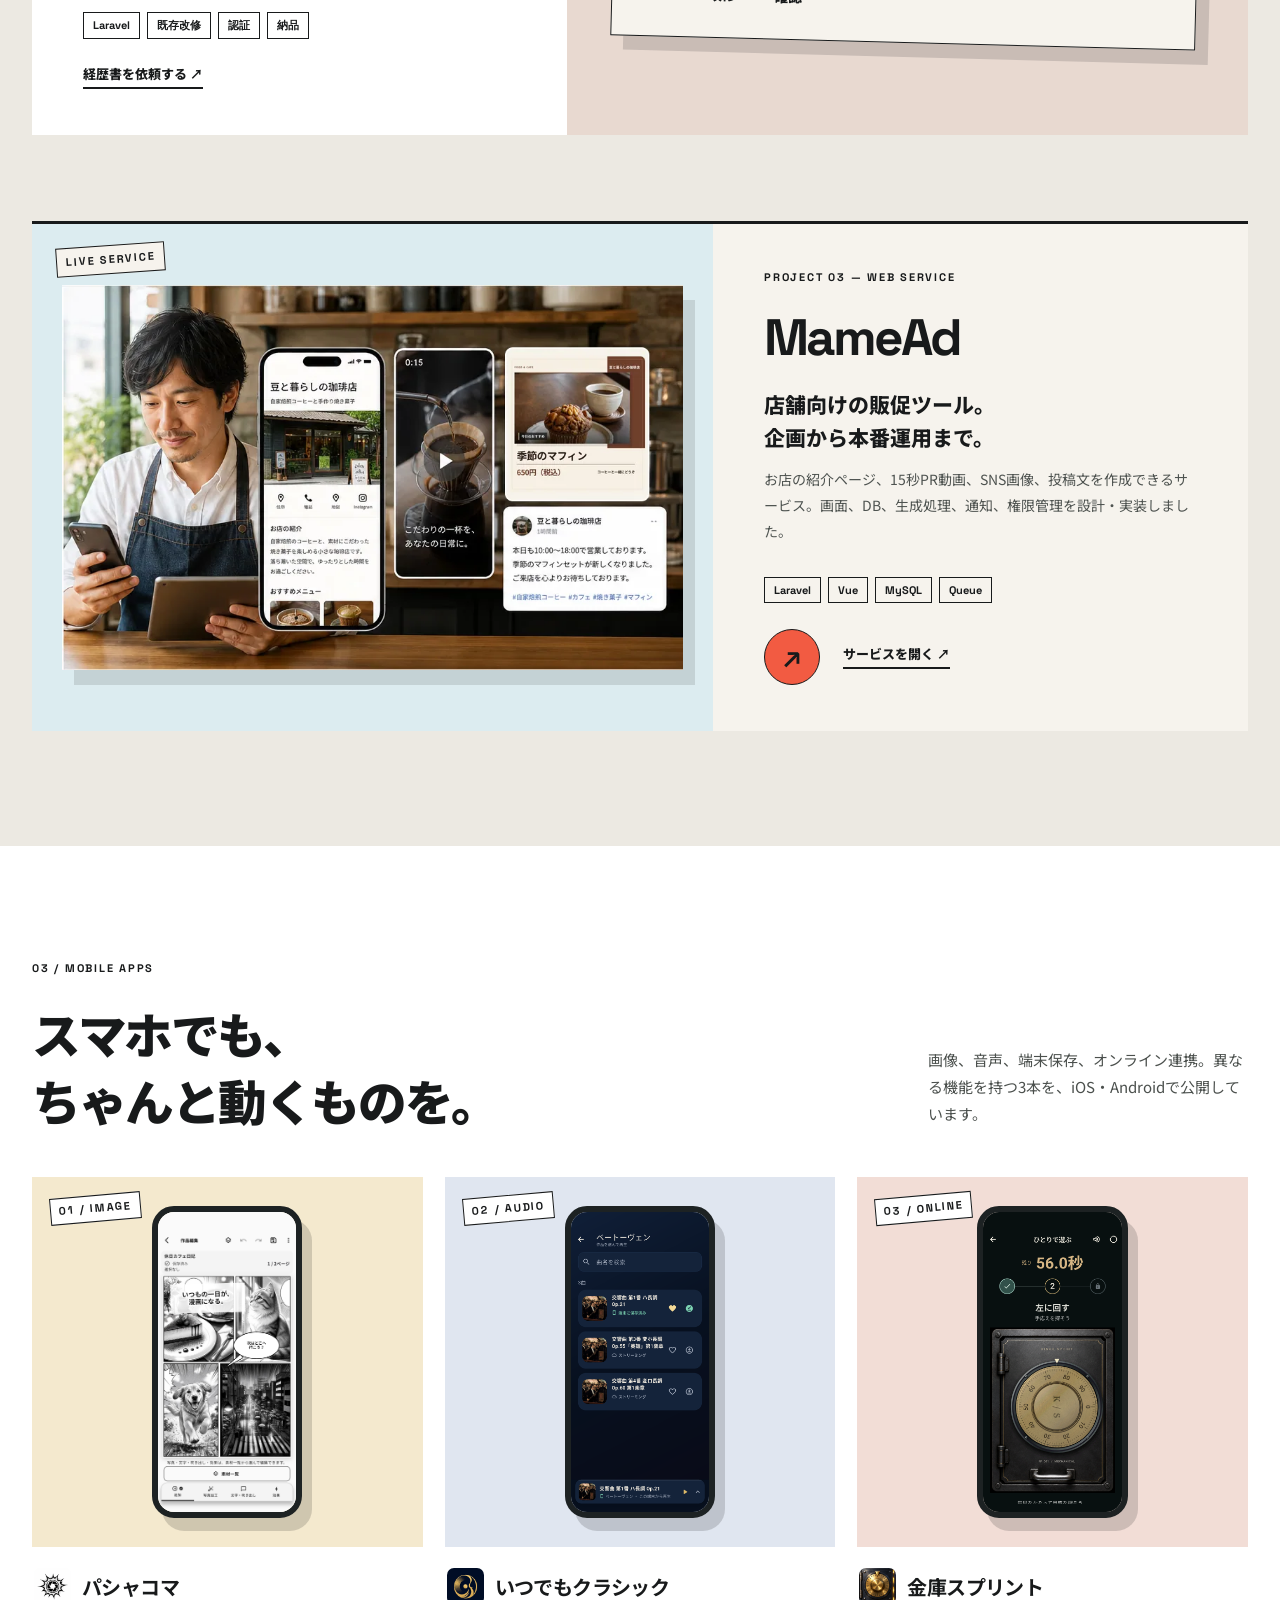
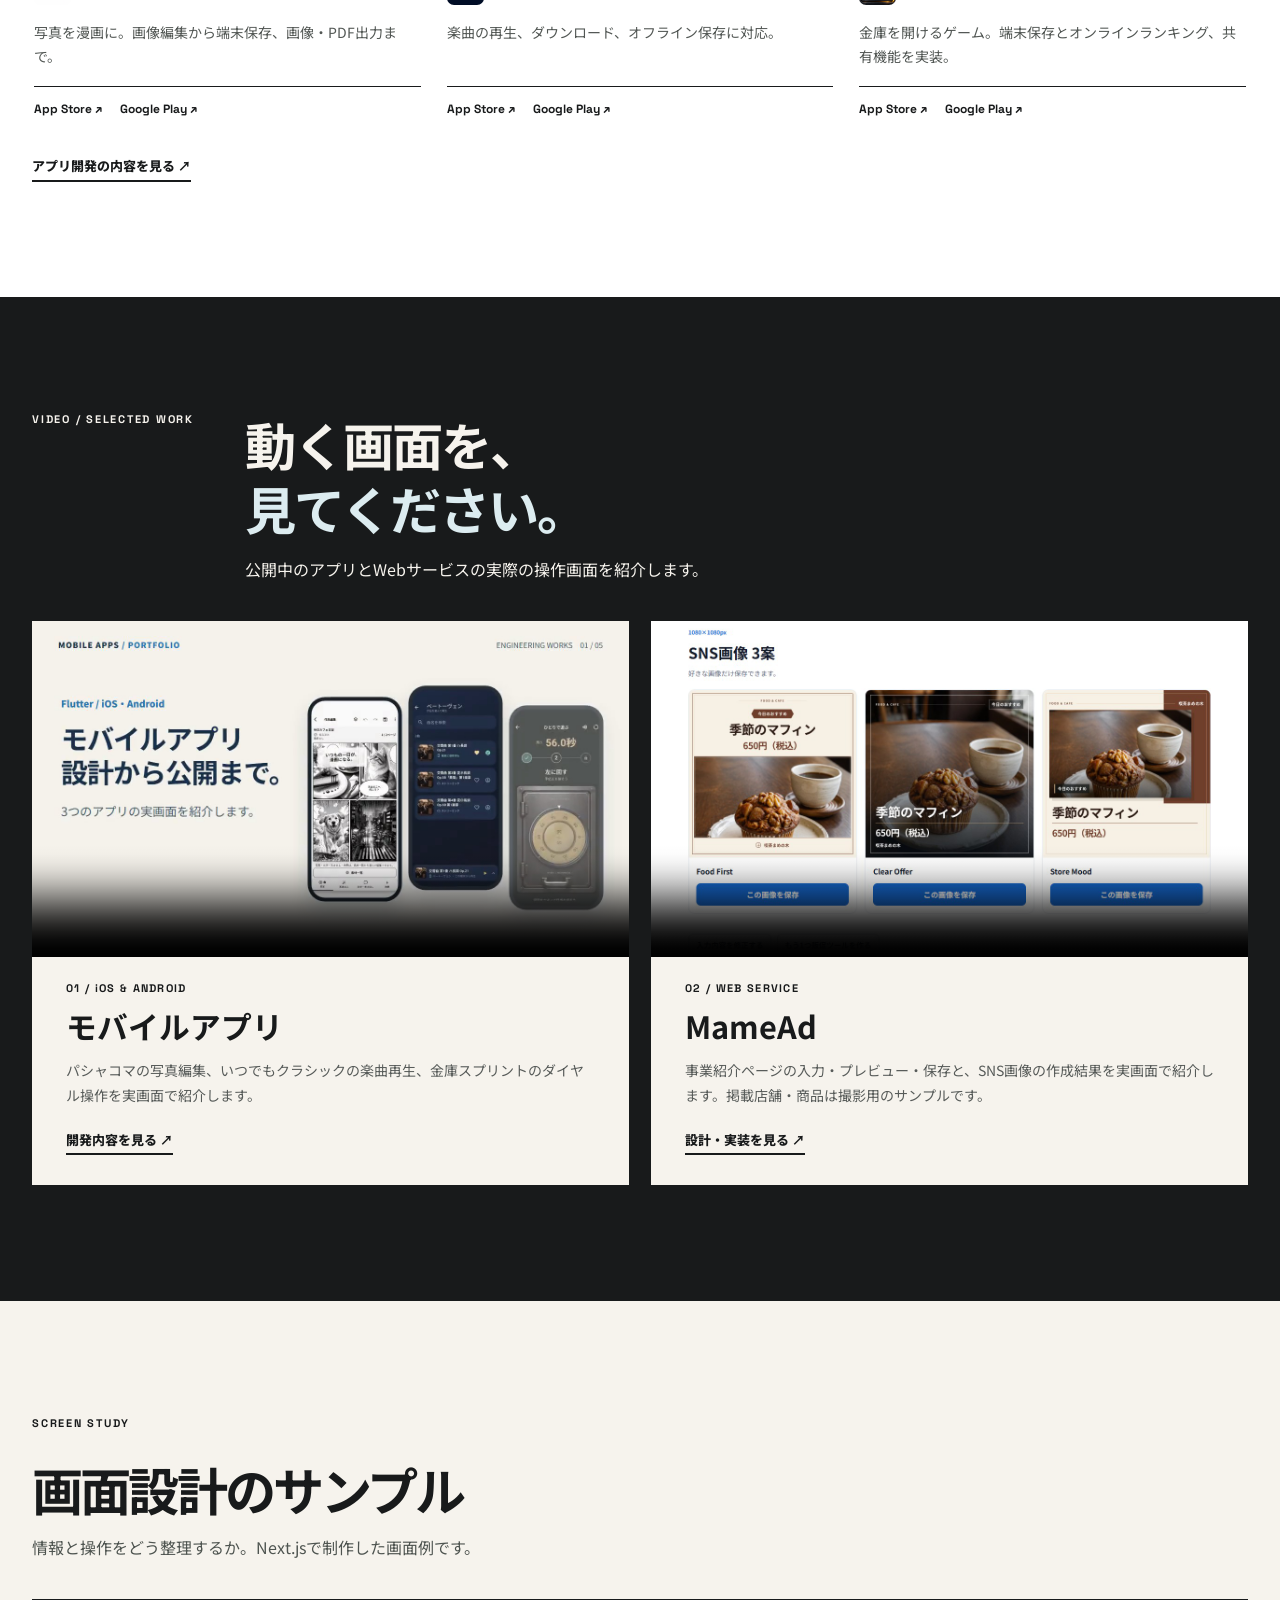
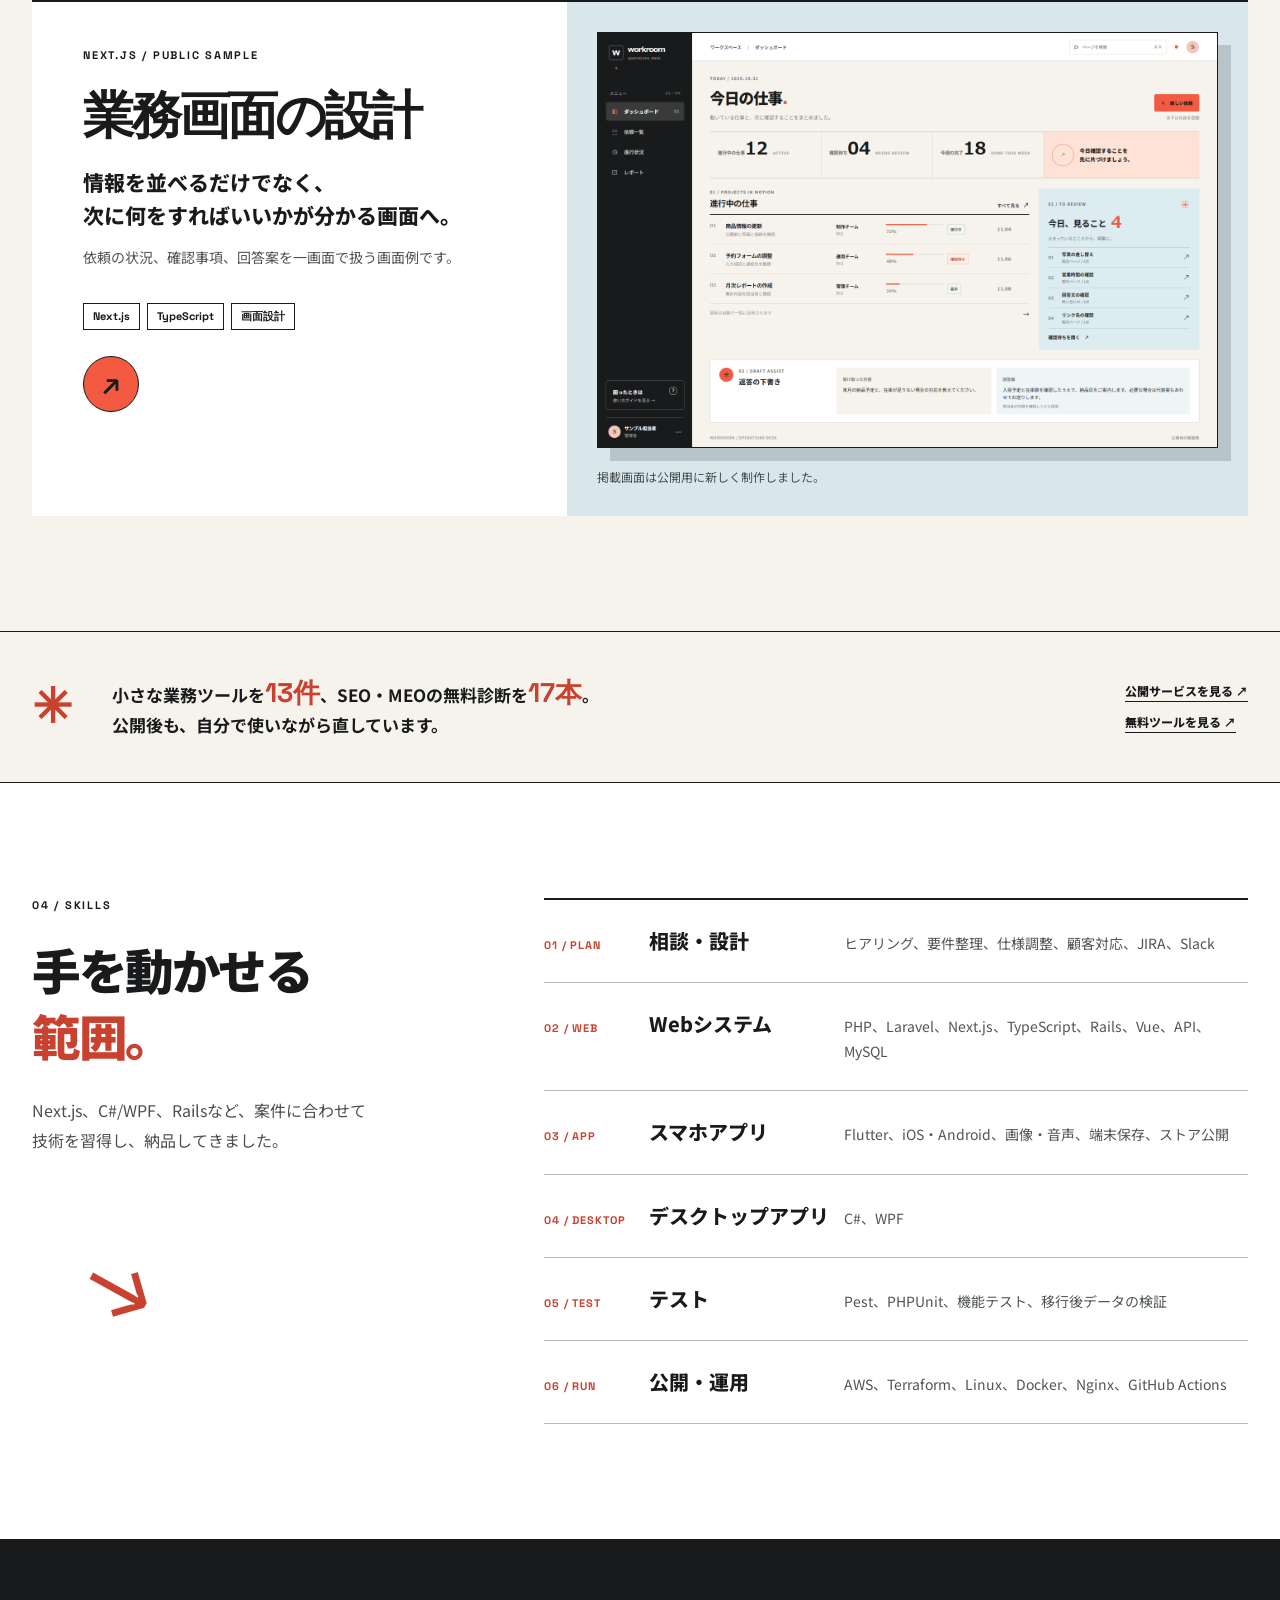
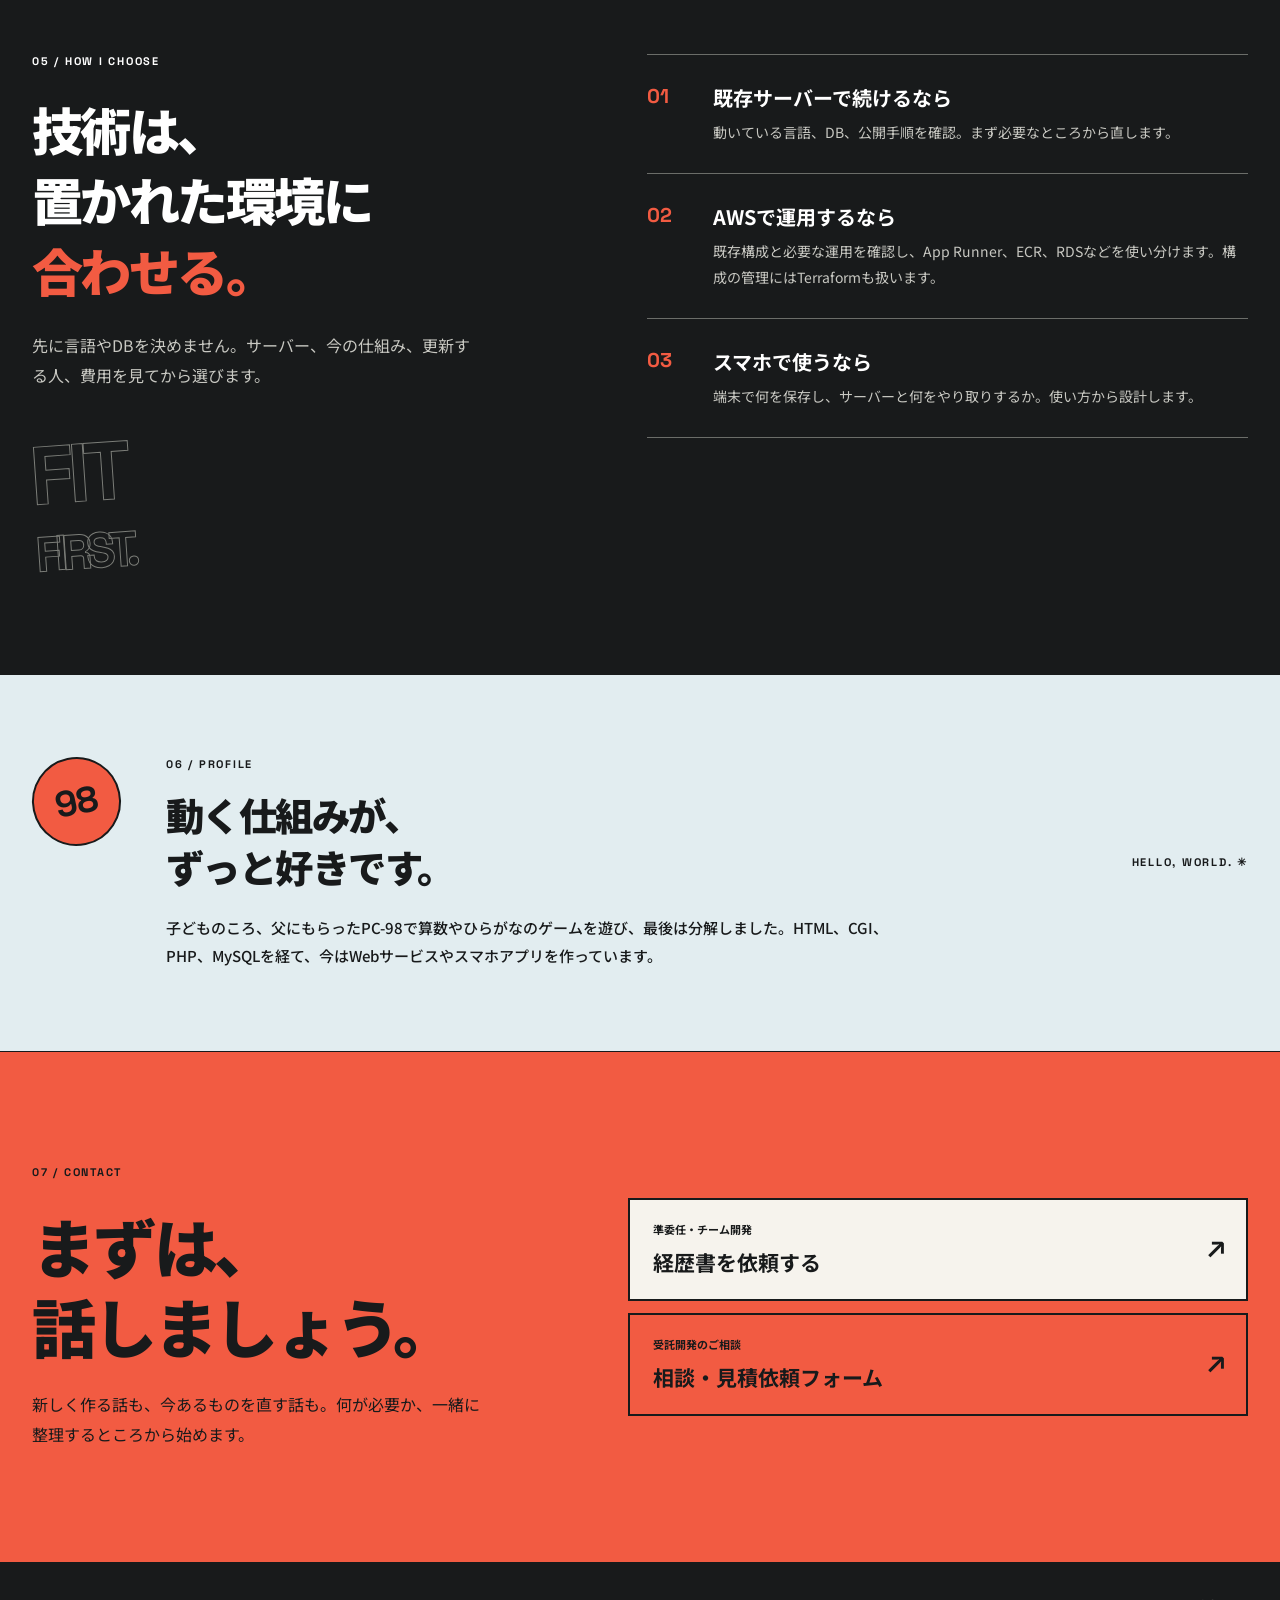
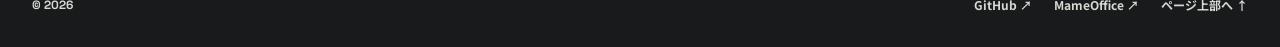
==== commit a50290c0: "Match portfolio project scopes to career history" ====
--- a/index.html
+++ b/index.html
@@ -201,7 +201,7 @@
               <p class="project-kicker">PROJECT 01 — DATA MIGRATION / 準委任</p>
               <h3>業務システムの<br />データ移行</h3>
               <p class="project-short">仕様を整理するところから、<br />移行後の検証まで。</p>
-              <p class="project-scope">期間：約6か月／複数名チーム／担当：データ移行の設計・実装・検証</p>
+              <p class="project-scope">期間：約6か月／5名チーム／担当：データ移行の設計・実装・検証</p>
               <p>旧環境と新環境のデータ項目を照合し、移行仕様を整理。Laravelによる移行処理の実装、移行後の整合性確認、不整合の報告と修正、関係者との仕様調整を担当しました。</p>
               <div class="project-meta"><span>Laravel</span><span>データ移行</span><span>仕様調整</span><span>検証</span></div>
               <a class="under-link case-contact-link" href="mailto:info@mameoffice.com?subject=%E6%BA%96%E5%A7%94%E4%BB%BB%E3%83%BB%E9%96%8B%E7%99%BA%E6%A1%88%E4%BB%B6%E3%81%AE%E3%81%94%E7%9B%B8%E8%AB%87">経歴書を依頼する ↗</a>
@@ -212,7 +212,7 @@
               <p class="project-kicker">PROJECT 02 — LARAVEL MAINTENANCE</p>
               <h3>既存Laravel<br />システムの改修</h3>
               <p class="project-short">現行機能を保ちながら、<br />更新する。</p>
-              <p class="project-scope">期間：約2か月／複数名チーム／担当：Laravel更新・認証改修</p>
+              <p class="project-scope">期間：約2か月／2名体制／担当：Laravel 6→12の移植・認証実装</p>
               <p>既存コードとバージョン差分を調査し、機能を移植。認証機能と既存不具合の修正、レビュー対応から納品まで担当しました。</p>
               <div class="project-meta"><span>Laravel</span><span>既存改修</span><span>認証</span><span>納品</span></div>
               <a class="under-link case-contact-link" href="mailto:info@mameoffice.com?subject=%E6%BA%96%E5%A7%94%E4%BB%BB%E3%83%BB%E9%96%8B%E7%99%BA%E6%A1%88%E4%BB%B6%E3%81%AE%E3%81%94%E7%9B%B8%E8%AB%87">経歴書を依頼する ↗</a>
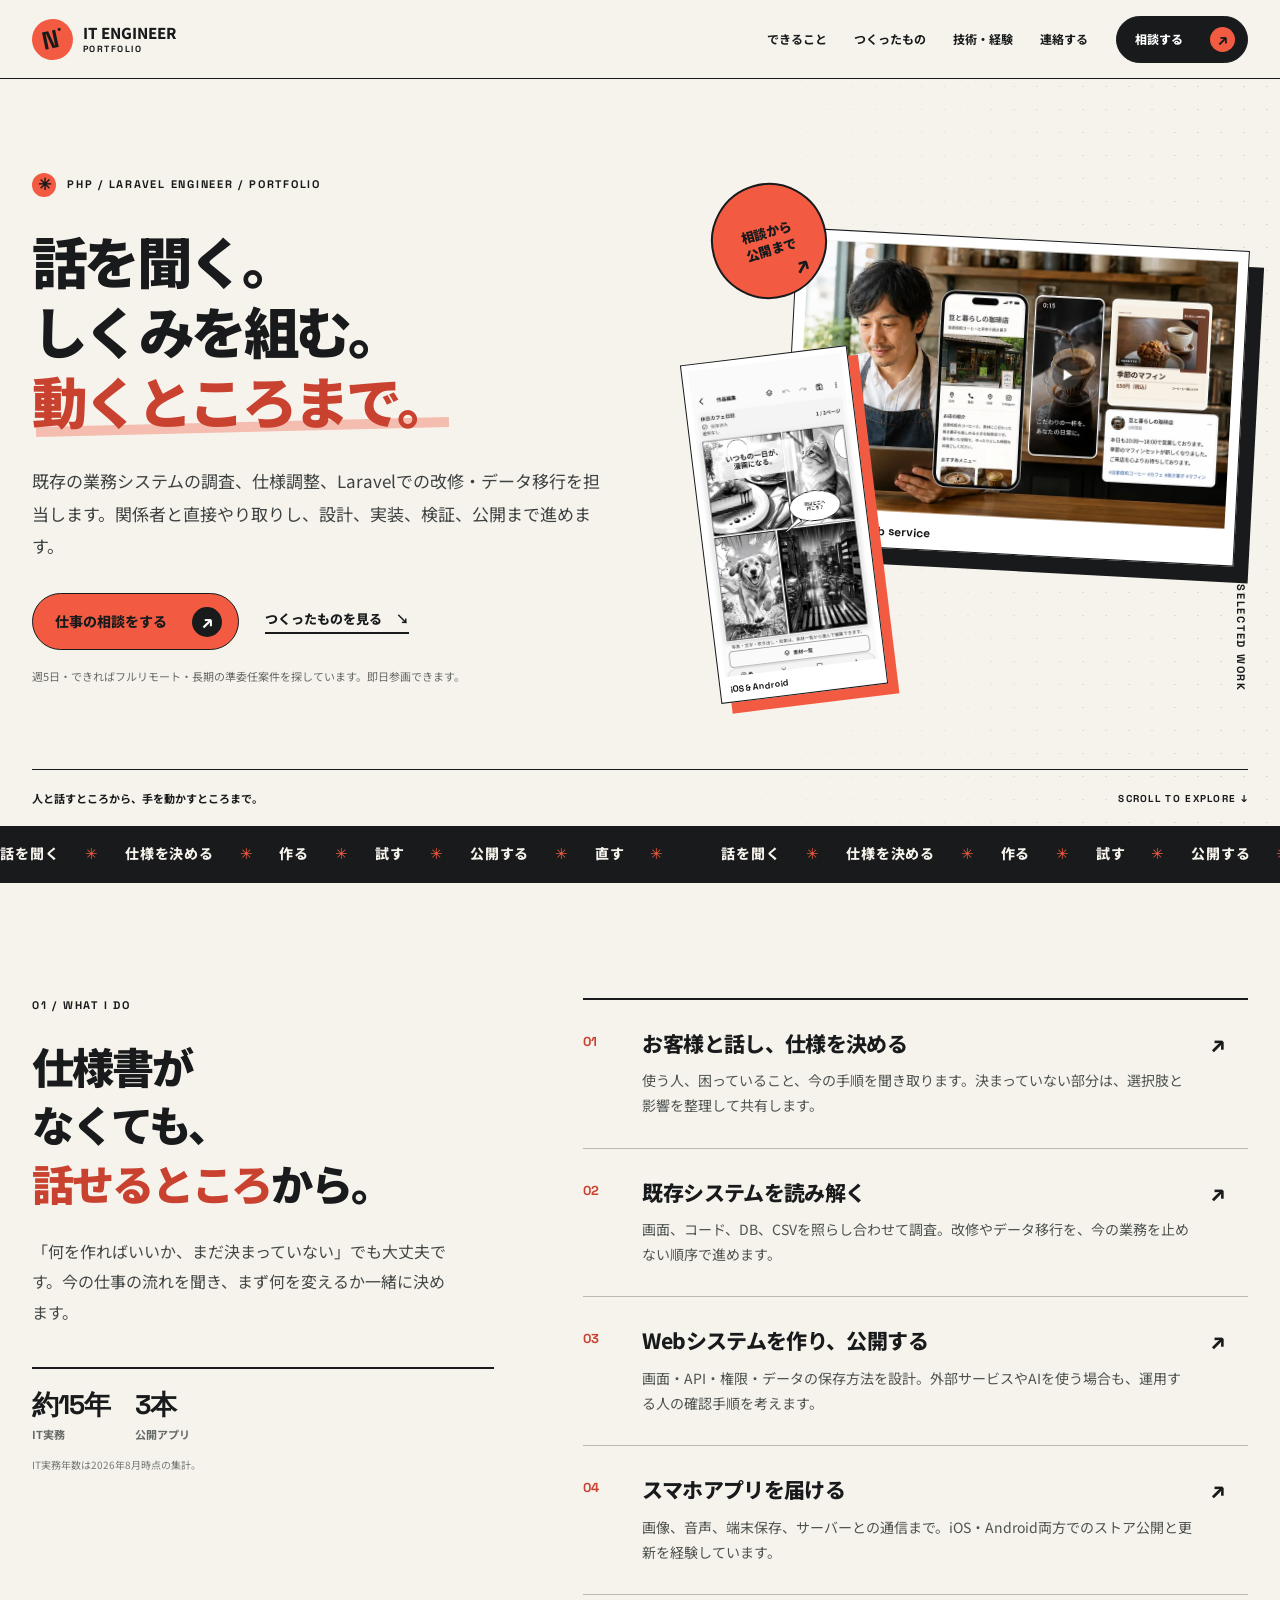
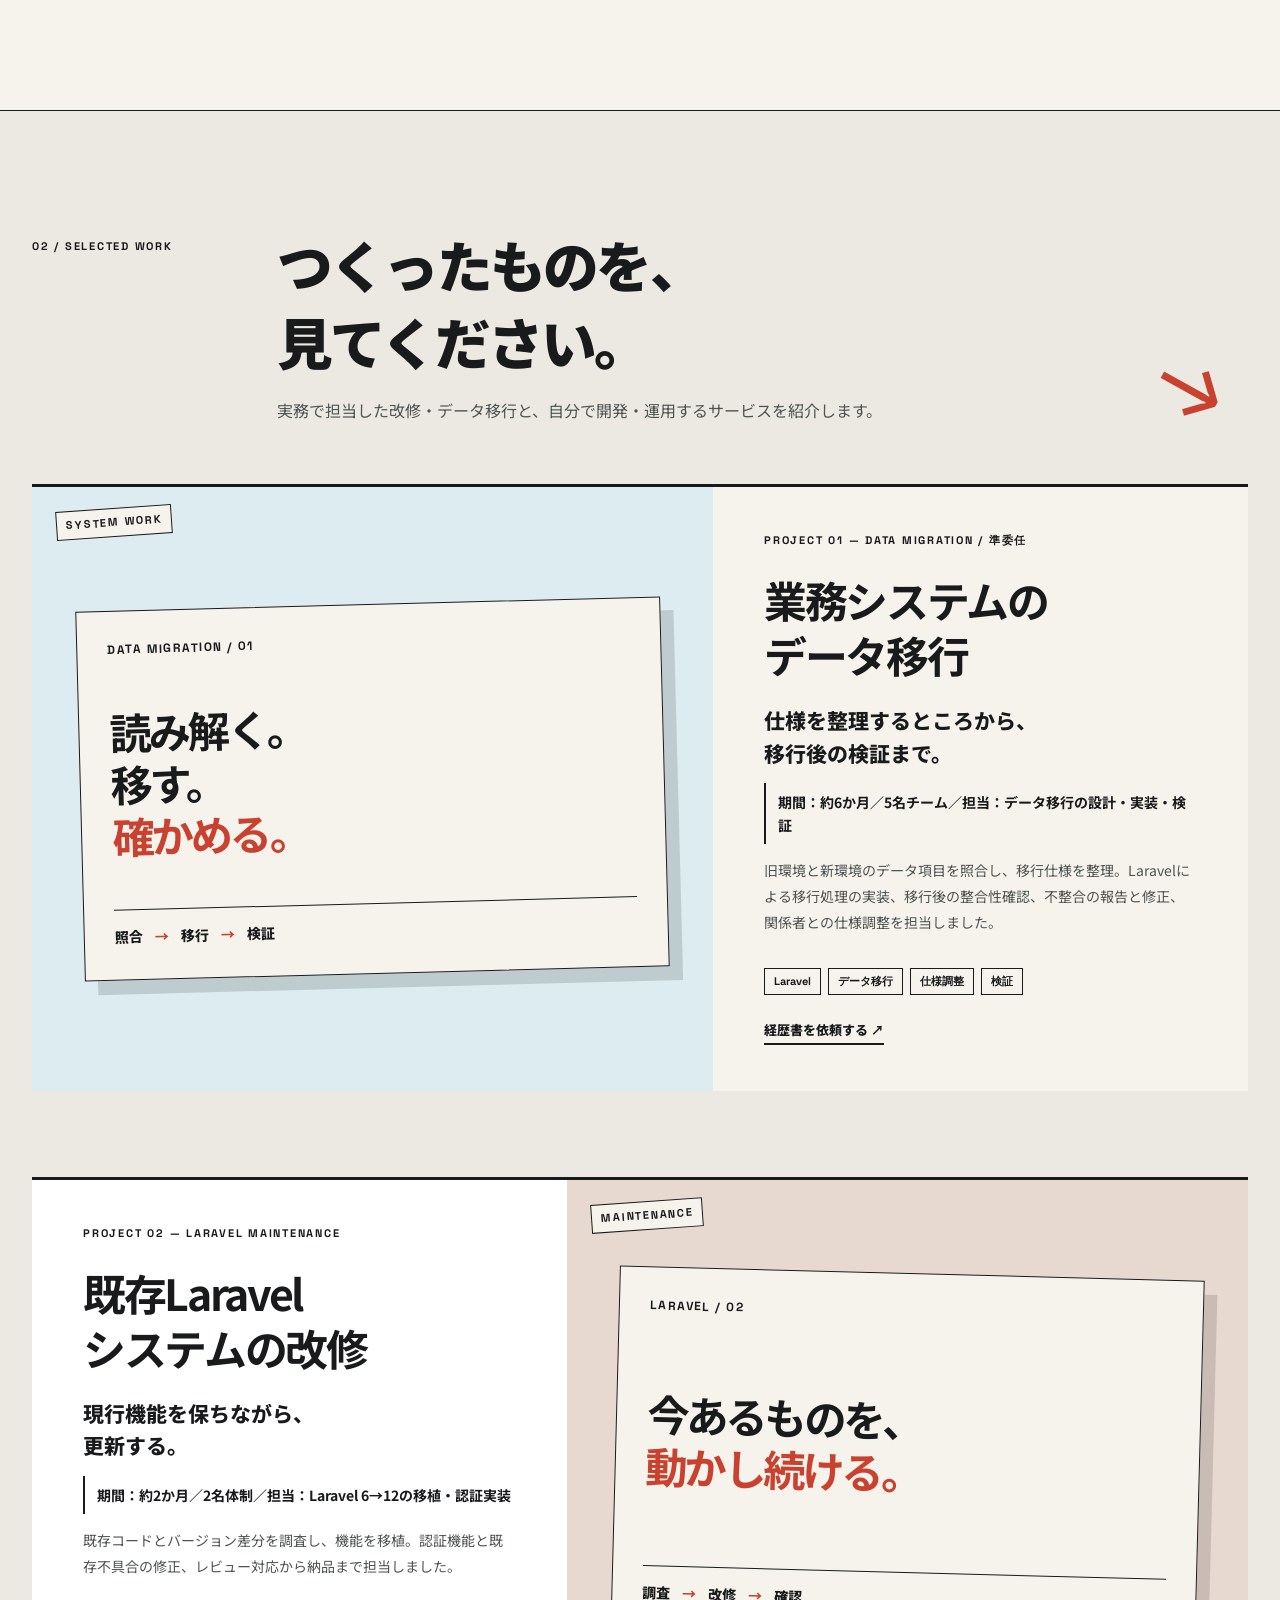
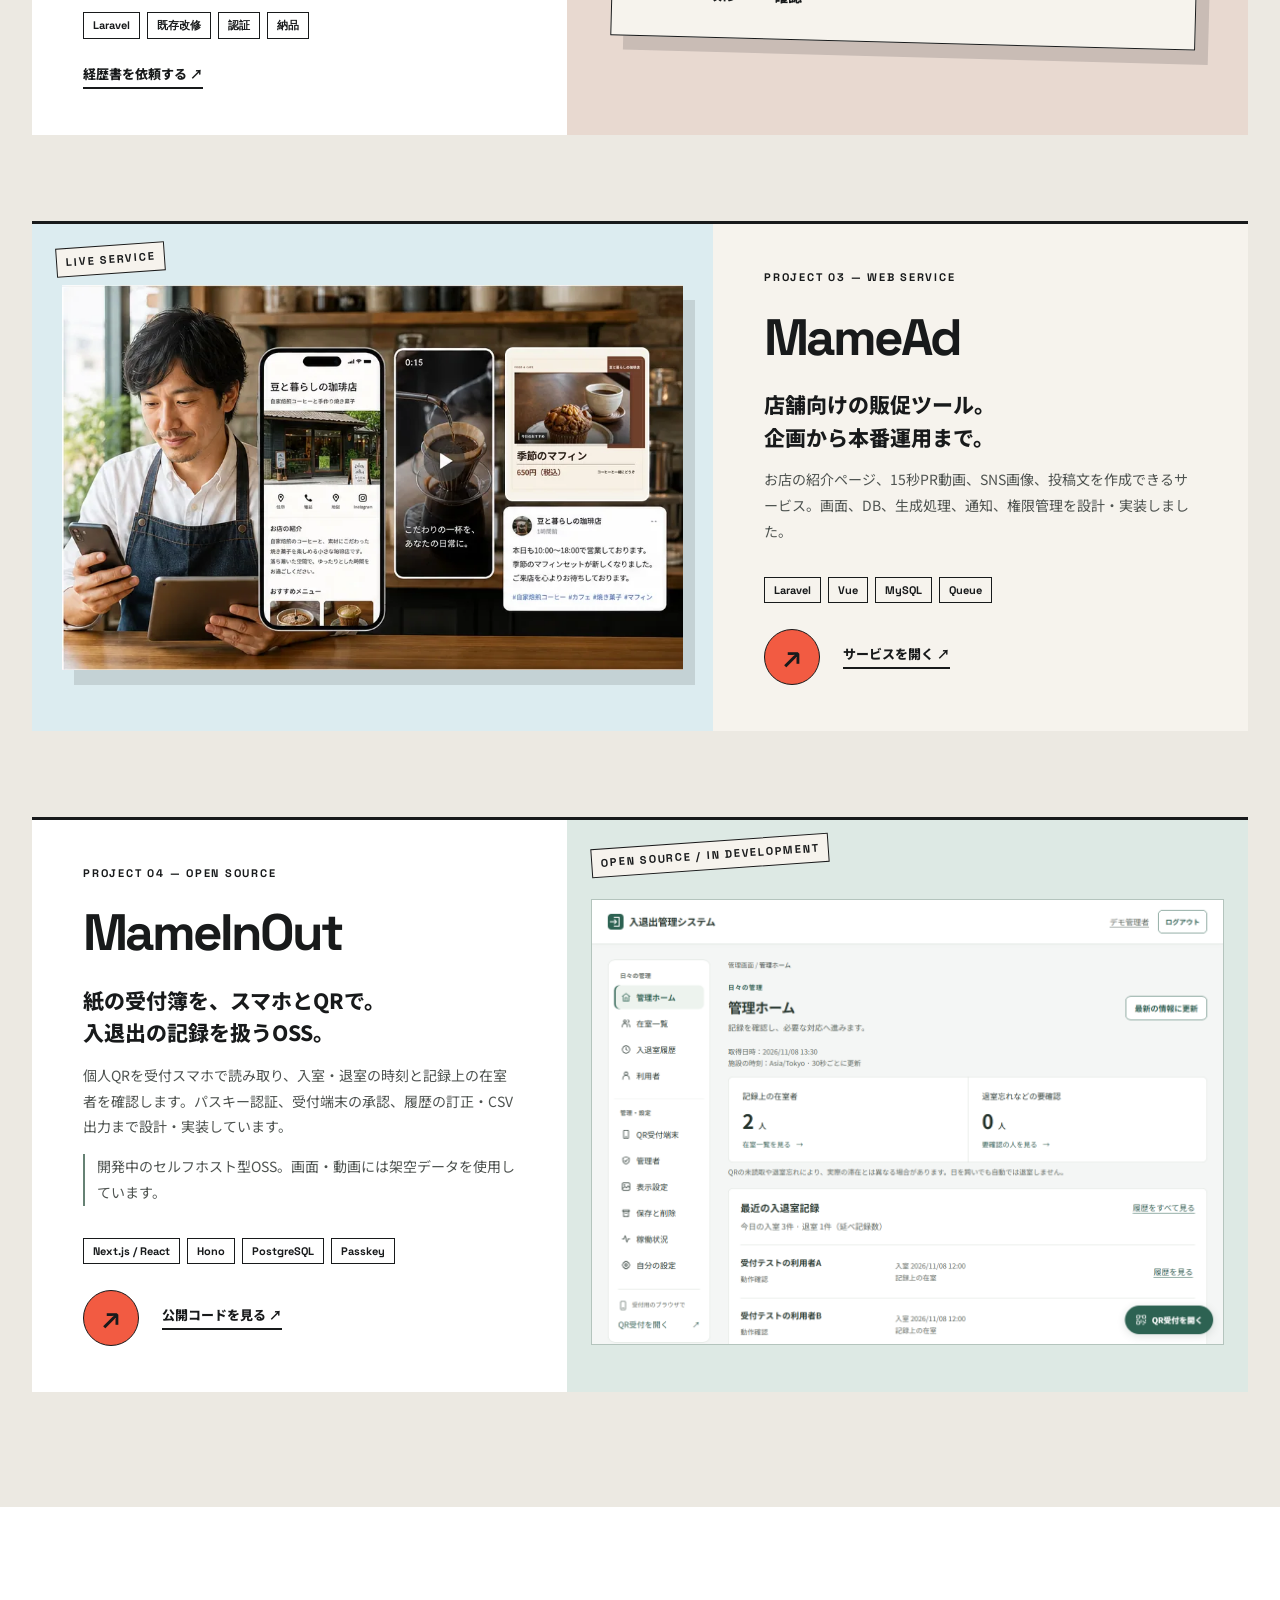
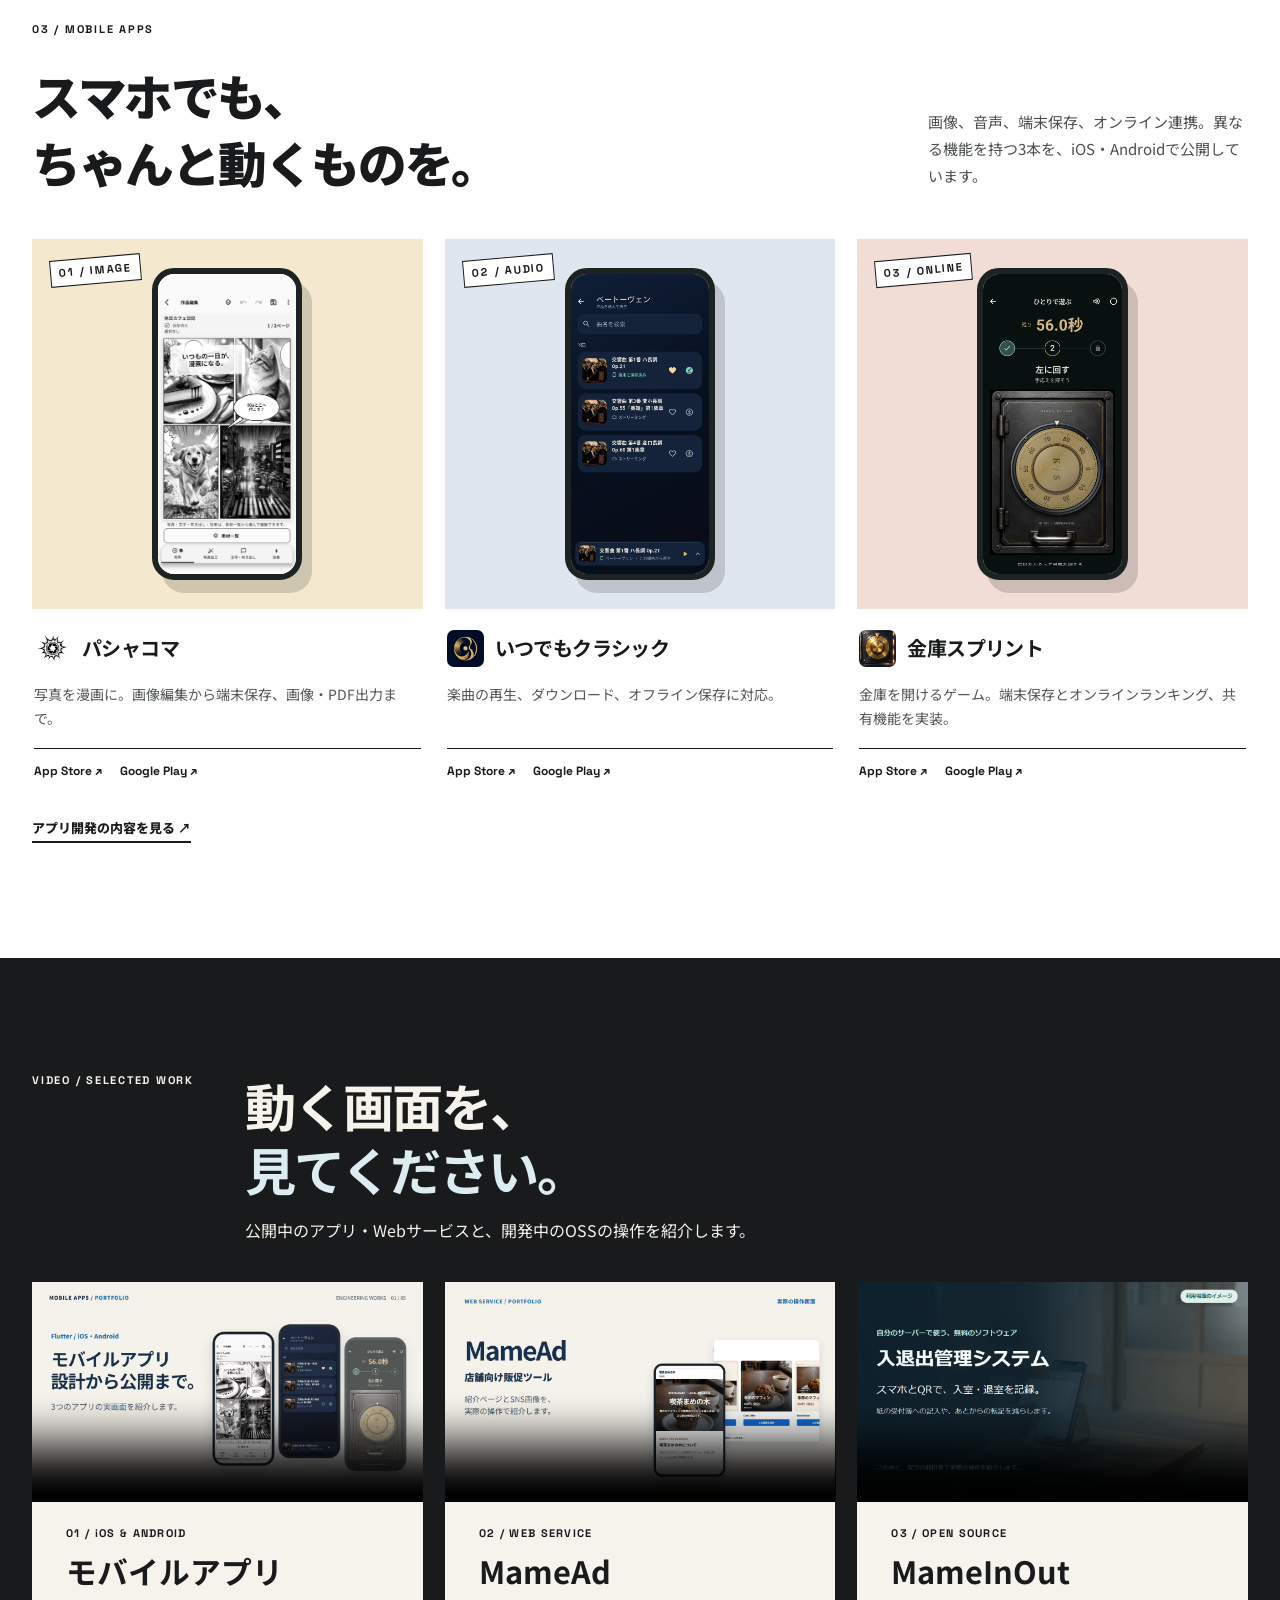
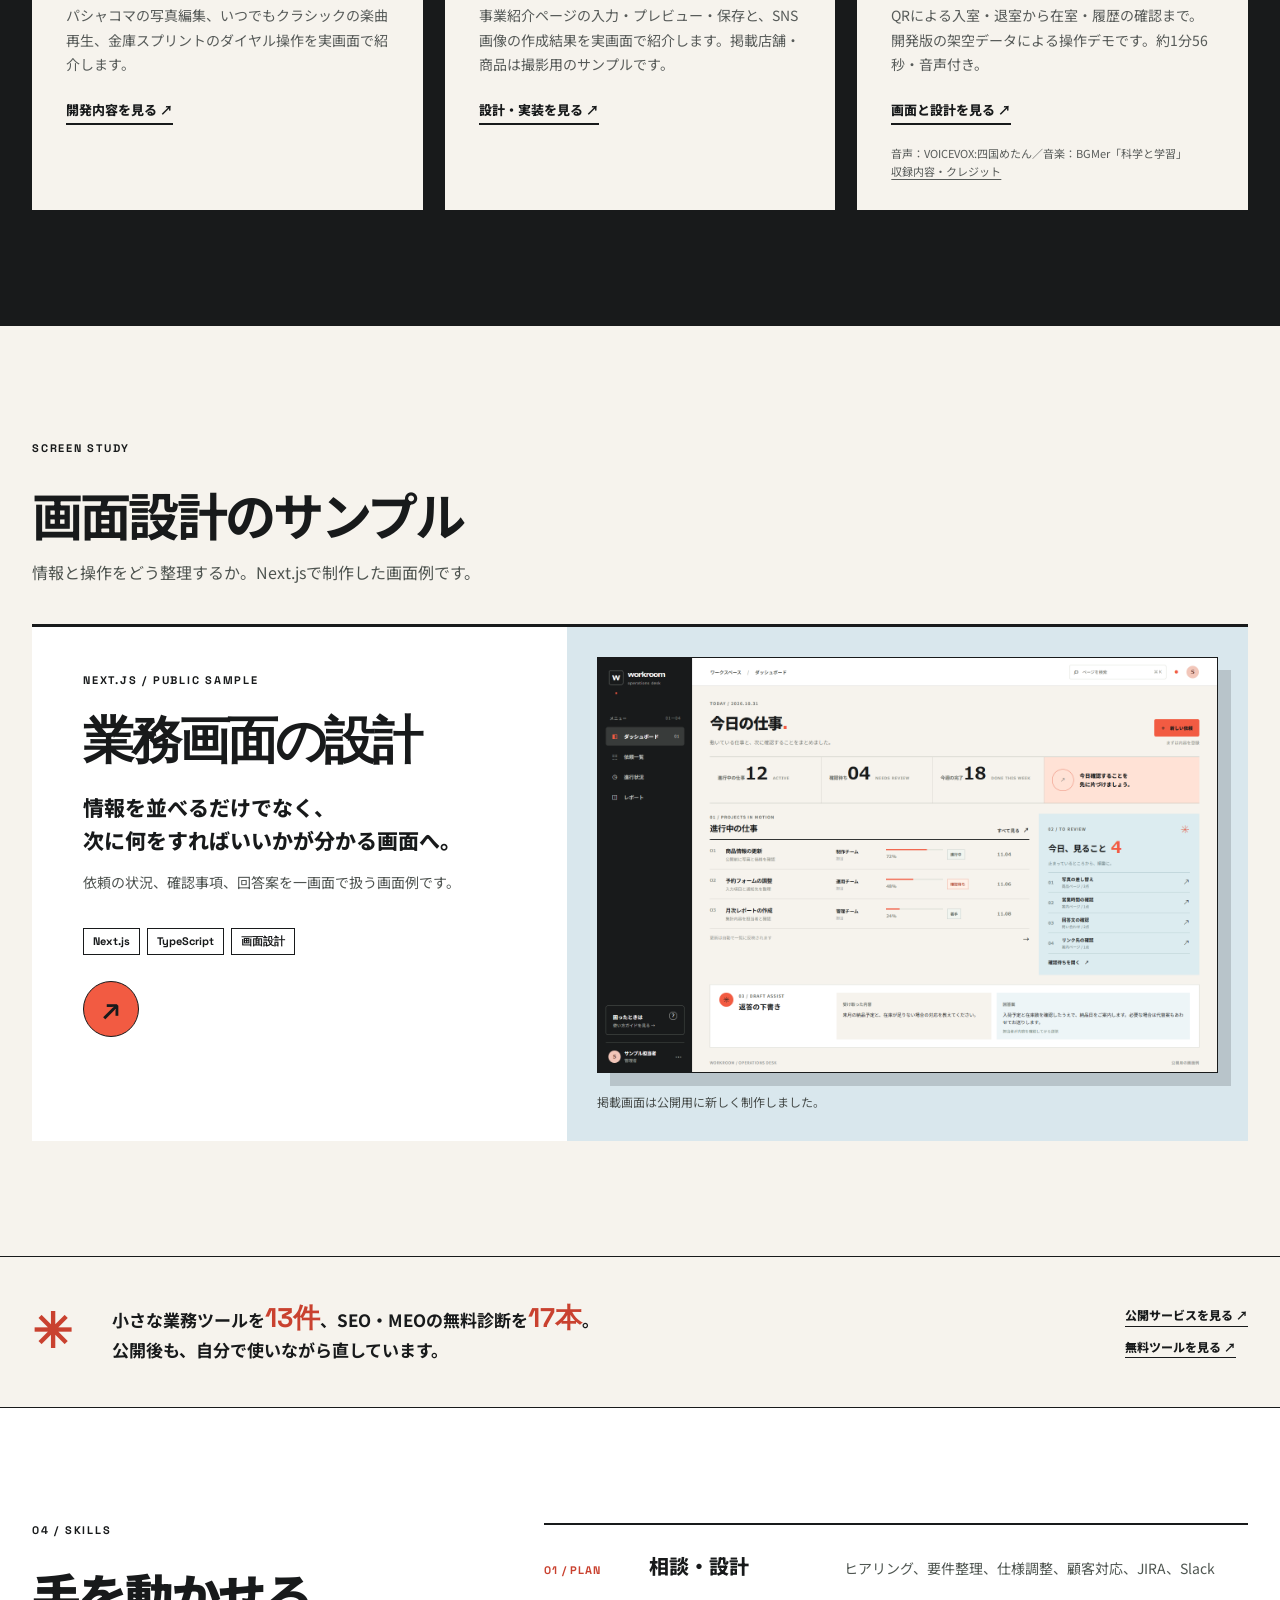
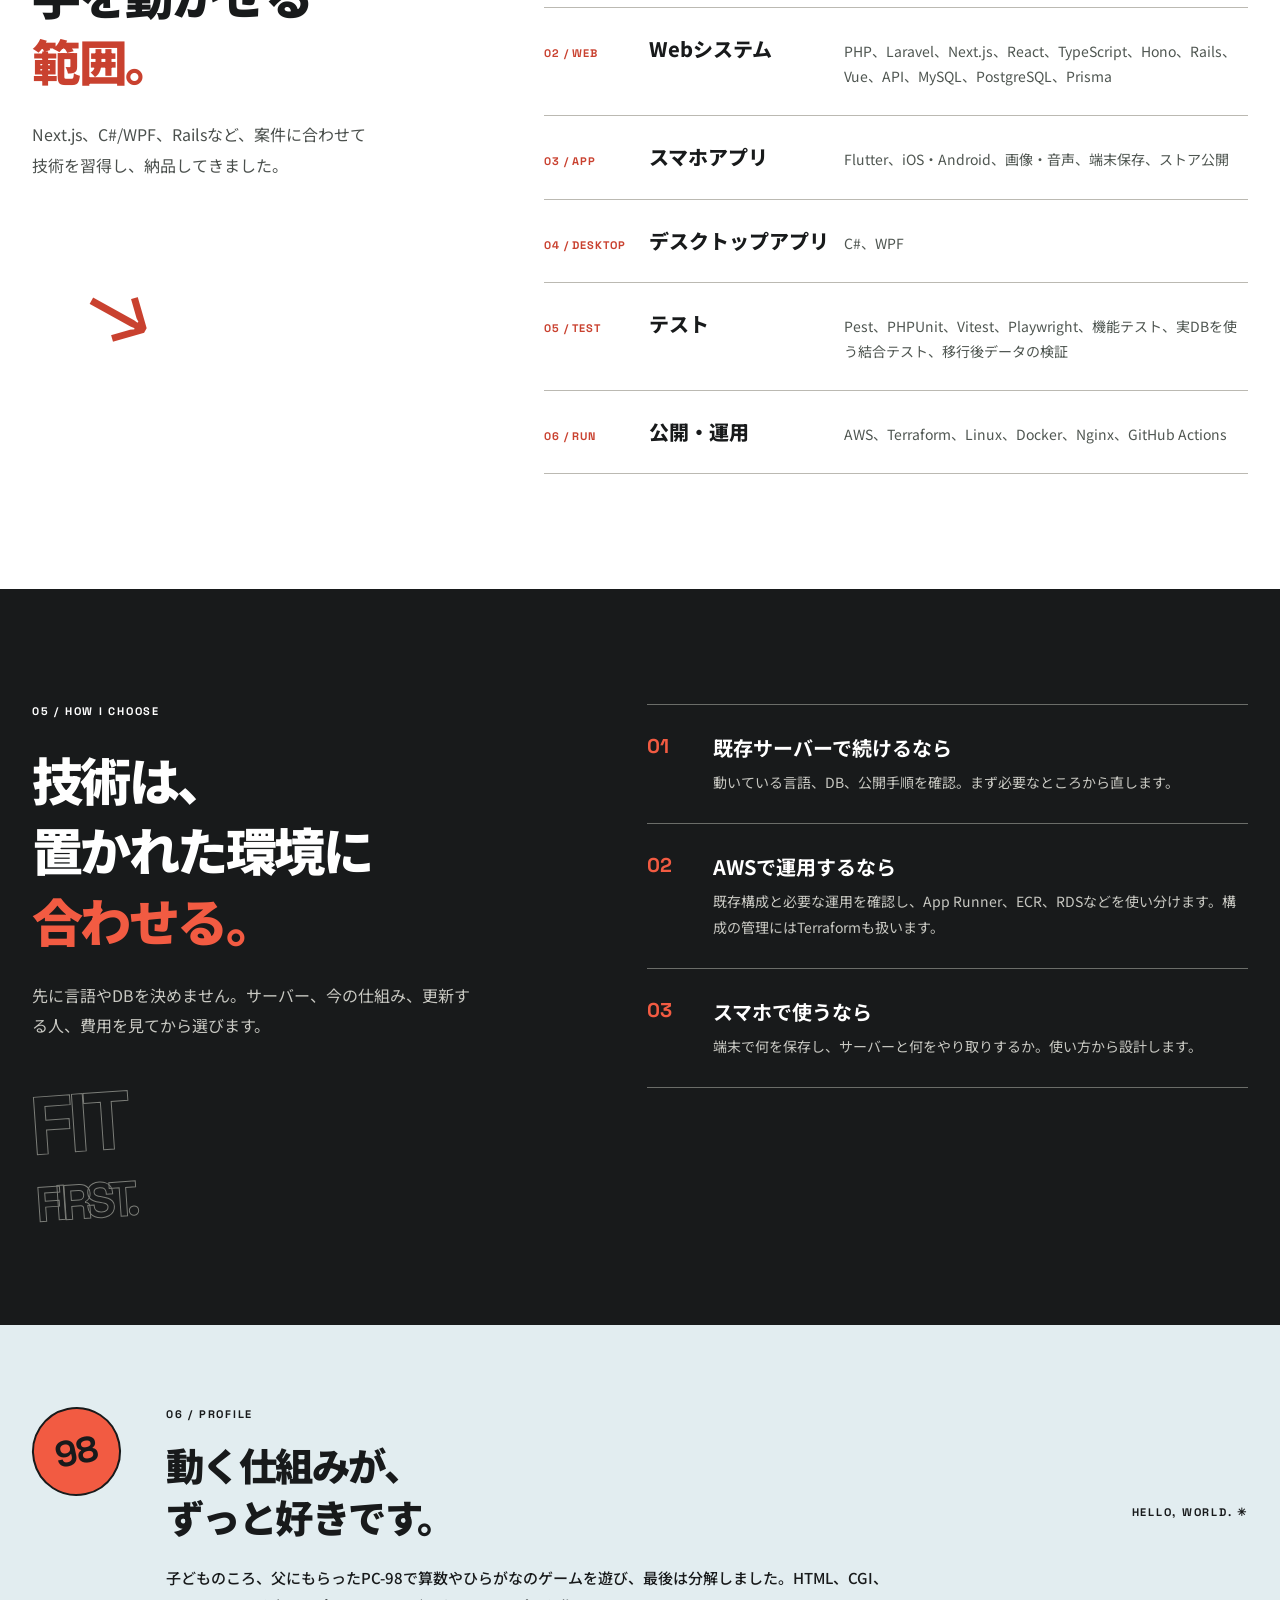
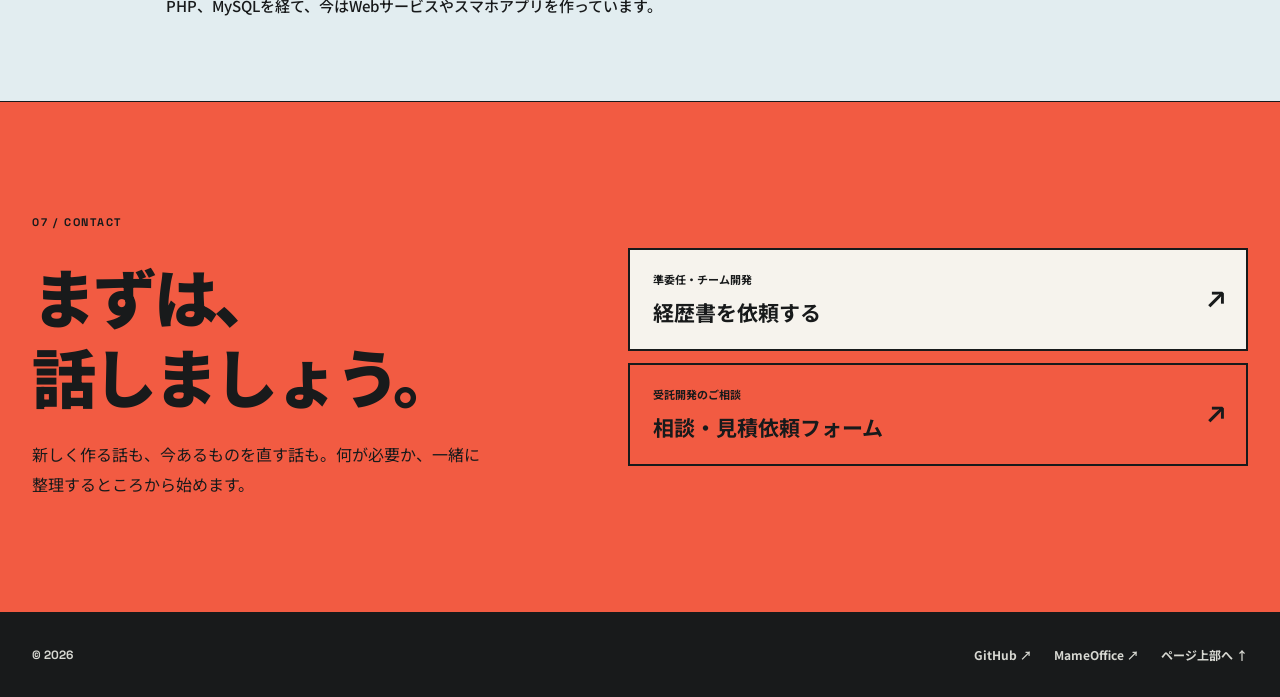
==== commit 162a762c: "feat: MameInOutの開発事例と操作動画を追加" ====
--- a/index.html
+++ b/index.html
@@ -258,6 +258,24 @@
               </div>
             </div>
           </article>
+          <article class="project project-inout" id="mameinout">
+            <div class="project-copy">
+              <p class="project-kicker">PROJECT 04 — OPEN SOURCE</p>
+              <h3>MameInOut</h3>
+              <p class="project-short">紙の受付簿を、スマホとQRで。<br />入退出の記録を扱うOSS。</p>
+              <p>個人QRを受付スマホで読み取り、入室・退室の時刻と記録上の在室者を確認します。パスキー認証、受付端末の承認、履歴の訂正・CSV出力まで設計・実装しています。</p>
+              <p class="project-stage">開発中のセルフホスト型OSS。画面・動画には架空データを使用しています。</p>
+              <div class="project-meta"><span>Next.js / React</span><span>Hono</span><span>PostgreSQL</span><span>Passkey</span></div>
+              <div class="project-links">
+                <a class="circle-link" href="./projects/mameinout.html" aria-label="MameInOutの開発事例を見る">↗</a>
+                <a class="under-link" href="https://github.com/mameoffice/mame-inout" target="_blank" rel="noopener noreferrer">公開コードを見る ↗</a>
+              </div>
+            </div>
+            <figure class="project-media inout-media">
+              <span class="media-label">OPEN SOURCE / IN DEVELOPMENT</span>
+              <img src="./assets/mameinout/admin-home.png" alt="MameInOutの管理ホーム。記録上の在室者と最近の入退室を架空データで表示" width="1280" height="900" loading="lazy" />
+            </figure>
+          </article>
         </div>
       </section>
 
@@ -375,10 +393,10 @@
             <p class="section-no">VIDEO / SELECTED WORK</p>
             <div>
               <h2 id="demos-title">動く画面を、<br /><em>見てください。</em></h2>
-              <p>公開中のアプリとWebサービスの実際の操作画面を紹介します。</p>
-            </div>
-          </div>
-          <div class="demo-grid">
+              <p>公開中のアプリ・Webサービスと、開発中のOSSの操作を紹介します。</p>
+            </div>
+          </div>
+          <div class="demo-grid demo-grid-three">
             <article class="demo-card">
               <div class="demo-frame">
                 <video controls playsinline preload="none" poster="./assets/videos/apps-demo-poster.jpg" aria-label="公開中のiOS・Androidアプリ3本の紹介動画">
@@ -405,6 +423,22 @@
                 <h3>MameAd</h3>
                 <p>事業紹介ページの入力・プレビュー・保存と、SNS画像の作成結果を実画面で紹介します。掲載店舗・商品は撮影用のサンプルです。</p>
                 <a class="under-link" href="./projects/mamead.html">設計・実装を見る ↗</a>
+              </div>
+            </article>
+            <article class="demo-card demo-inout">
+              <div class="demo-frame">
+                <video controls playsinline preload="none" poster="./assets/mameinout/demo-overview.png" aria-label="MameInOutの利用者登録、QR入退室、在室・履歴確認の操作デモ">
+                  <source src="./assets/mameinout/overview.mp4" type="video/mp4" />
+                  <track kind="captions" src="./assets/mameinout/overview.ja.vtt" srclang="ja" label="日本語" />
+                  お使いのブラウザでは動画を再生できません。<a href="./assets/mameinout/overview.mp4">動画を開く</a>
+                </video>
+              </div>
+              <div class="demo-copy">
+                <p>03 / OPEN SOURCE</p>
+                <h3>MameInOut</h3>
+                <p>QRによる入室・退室から在室・履歴の確認まで。開発版の架空データによる操作デモです。約1分56秒・音声付き。</p>
+                <a class="under-link" href="./projects/mameinout.html">画面と設計を見る ↗</a>
+                <small class="demo-credit">音声：VOICEVOX:四国めたん／音楽：BGMer「科学と学習」<br /><a href="https://github.com/mameoffice/mame-inout/blob/main/docs/videos/README.md" target="_blank" rel="noopener noreferrer">収録内容・クレジット</a></small>
               </div>
             </article>
           </div>
@@ -468,7 +502,7 @@
             <div class="skill-row">
               <span>02 / WEB</span>
               <h3>Webシステム</h3>
-              <p>PHP、Laravel、Next.js、TypeScript、Rails、Vue、API、MySQL</p>
+              <p>PHP、Laravel、Next.js、React、TypeScript、Hono、Rails、Vue、API、MySQL、PostgreSQL、Prisma</p>
             </div>
             <div class="skill-row">
               <span>03 / APP</span>
@@ -483,7 +517,7 @@
             <div class="skill-row">
               <span>05 / TEST</span>
               <h3>テスト</h3>
-              <p>Pest、PHPUnit、機能テスト、移行後データの検証</p>
+              <p>Pest、PHPUnit、Vitest、Playwright、機能テスト、実DBを使う結合テスト、移行後データの検証</p>
             </div>
             <div class="skill-row">
               <span>06 / RUN</span>
--- a/home-playful.css
+++ b/home-playful.css
@@ -1069,6 +1069,48 @@
   grid-template-columns: repeat(2, minmax(0, 1fr));
   gap: 22px;
 }
+.demo-grid-three {
+  grid-template-columns: repeat(3, minmax(0, 1fr));
+}
+.demo-inout .demo-frame video {
+  object-fit: contain;
+}
+.demo-credit {
+  display: block;
+  margin-top: 20px;
+  color: var(--muted);
+  font-size: 11px;
+  line-height: 1.6;
+}
+.demo-credit a {
+  text-decoration: underline;
+  text-underline-offset: 3px;
+}
+.project-inout {
+  grid-template-columns: minmax(0, 0.88fr) minmax(0, 1.12fr);
+}
+.project-inout .project-copy {
+  background: #fff;
+}
+.project-inout .inout-media {
+  padding: 60px 24px 28px;
+  background: #dde9e4;
+}
+.project-inout .inout-media img {
+  max-height: none;
+  border: 1px solid #b4c4bd;
+  filter: none;
+}
+.project-copy > .project-stage {
+  padding-left: 12px;
+  border-left: 2px solid #668274;
+  font-size: 12px;
+}
+@media (max-width: 1070px) {
+  .demo-grid-three {
+    grid-template-columns: repeat(2, minmax(0, 1fr));
+  }
+}
 .demo-card {
   min-width: 0;
   background: var(--paper);
@@ -1110,6 +1152,13 @@
   }
   .demo-grid {
     grid-template-columns: 1fr;
+  }
+  .project-inout {
+    grid-template-columns: 1fr;
+  }
+  .project-inout .project-media {
+    min-height: 0;
+    aspect-ratio: auto;
   }
   .demo-copy > p:not(:first-child) {
     min-height: 0;
